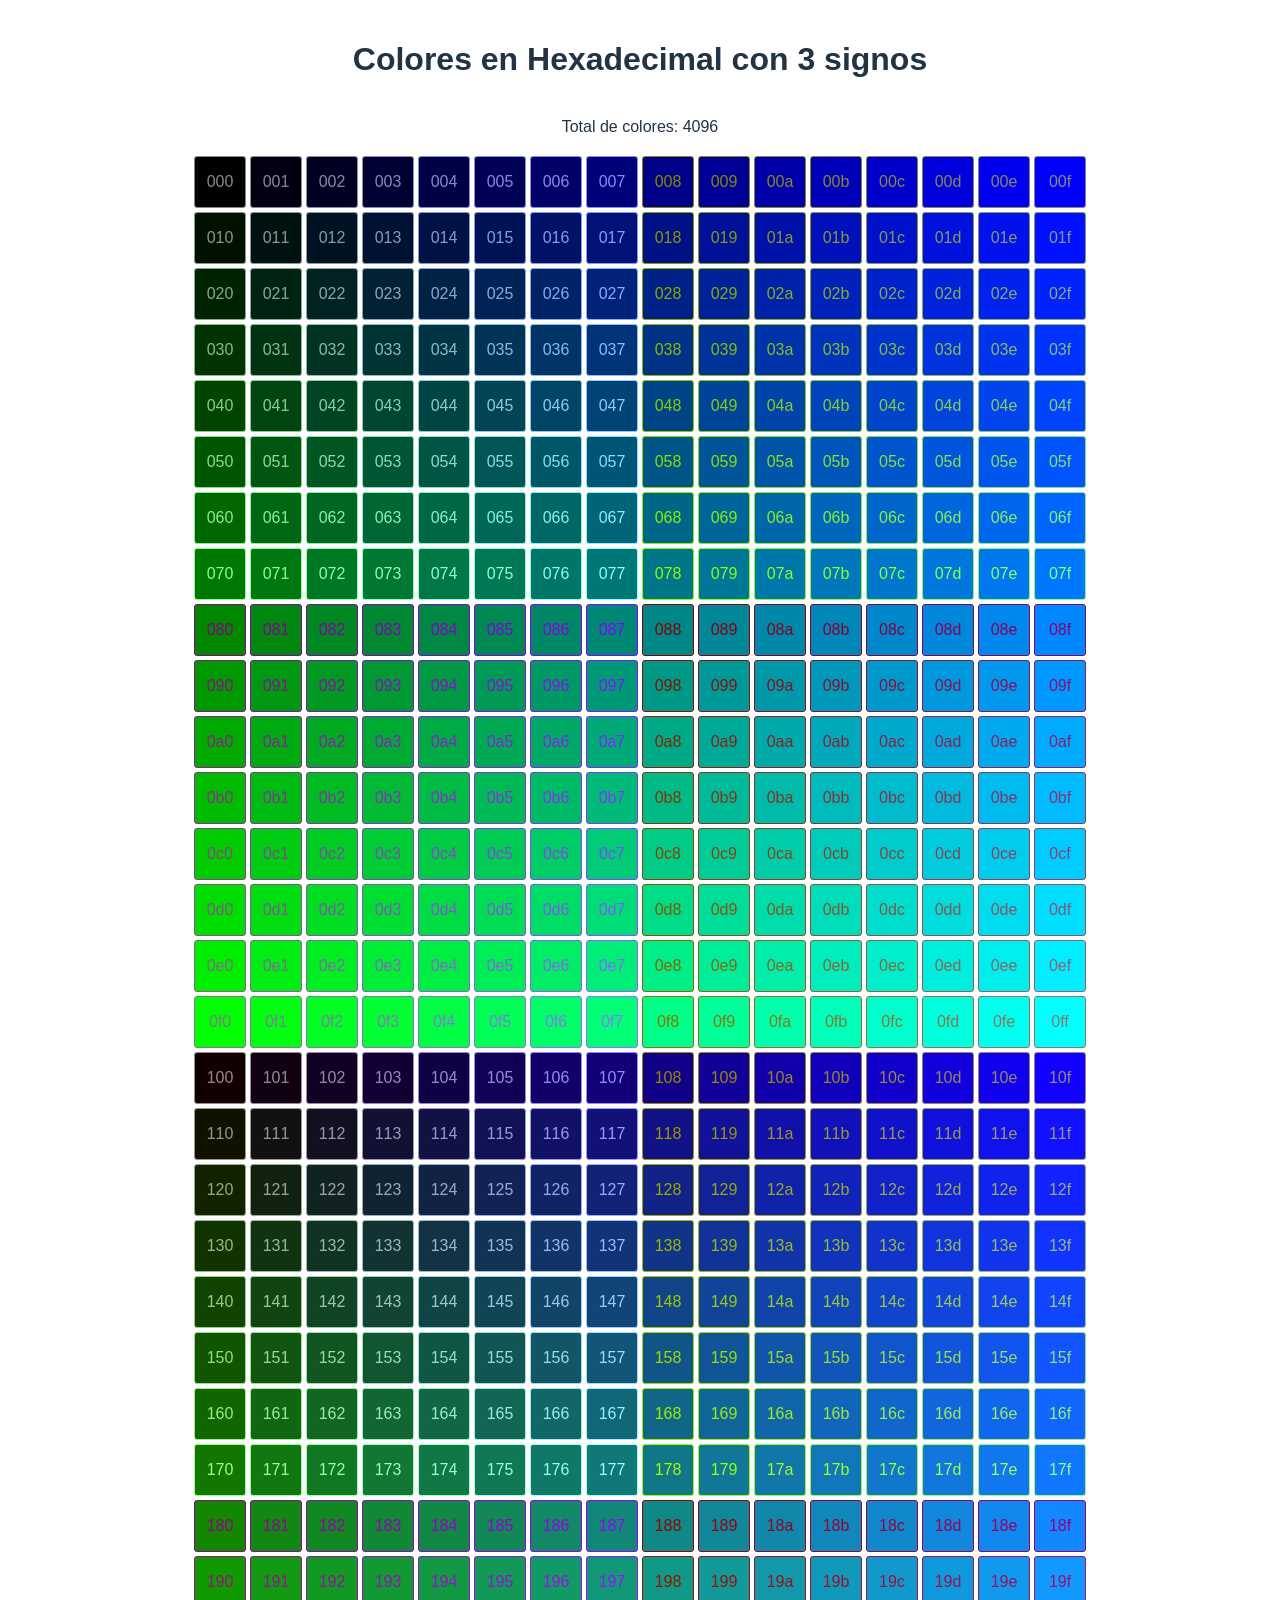
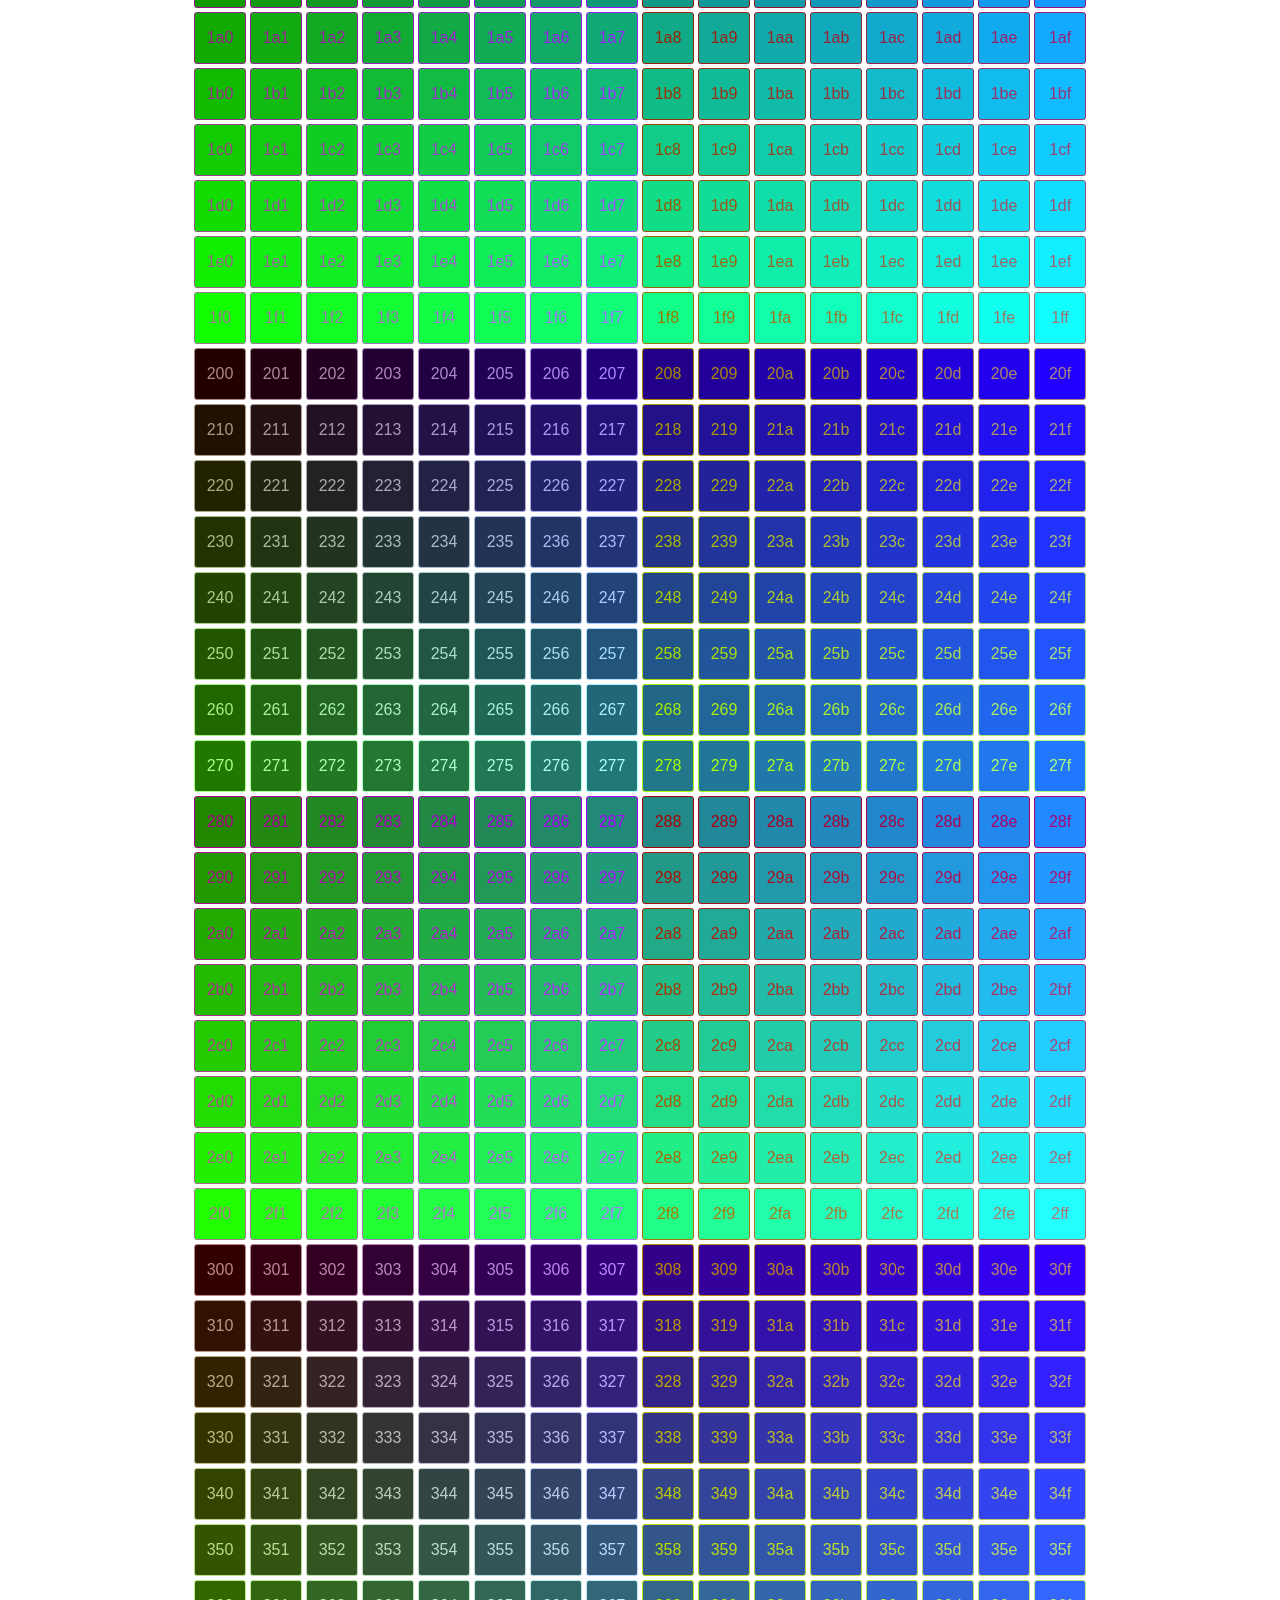
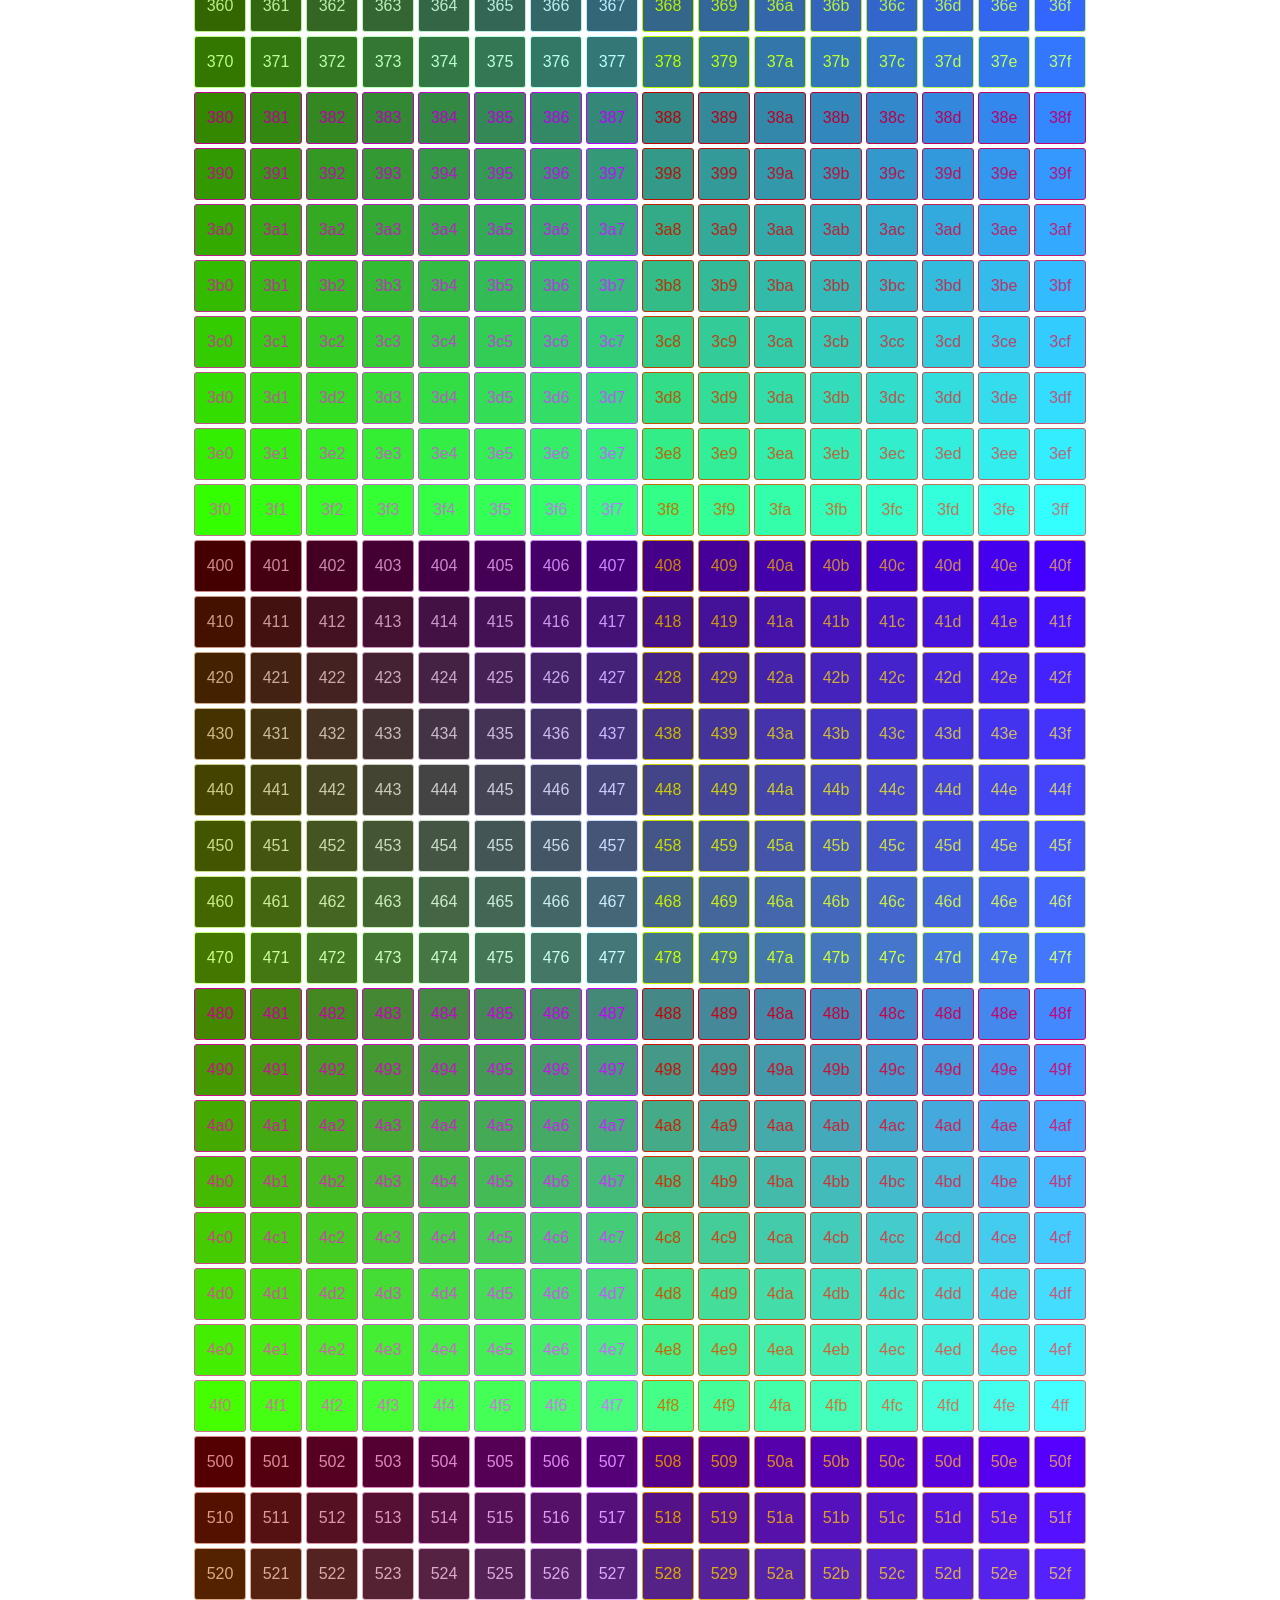
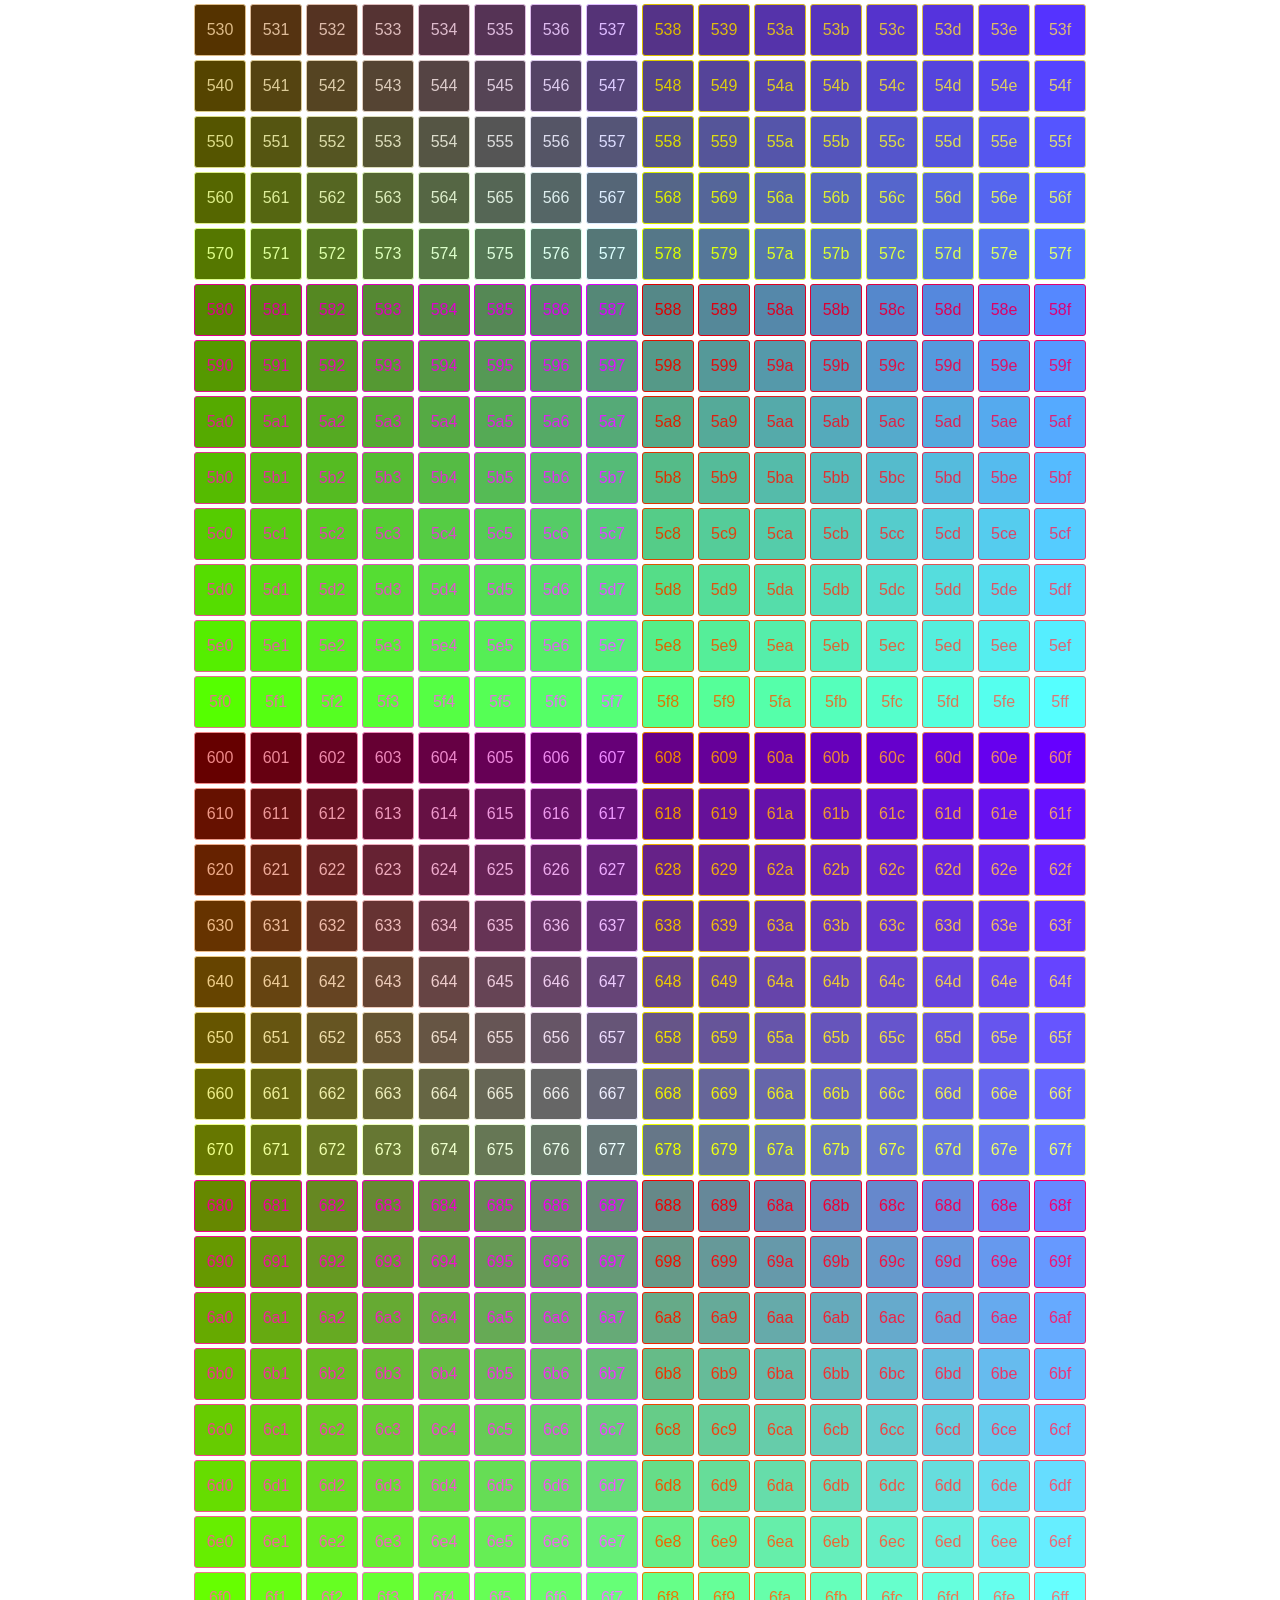
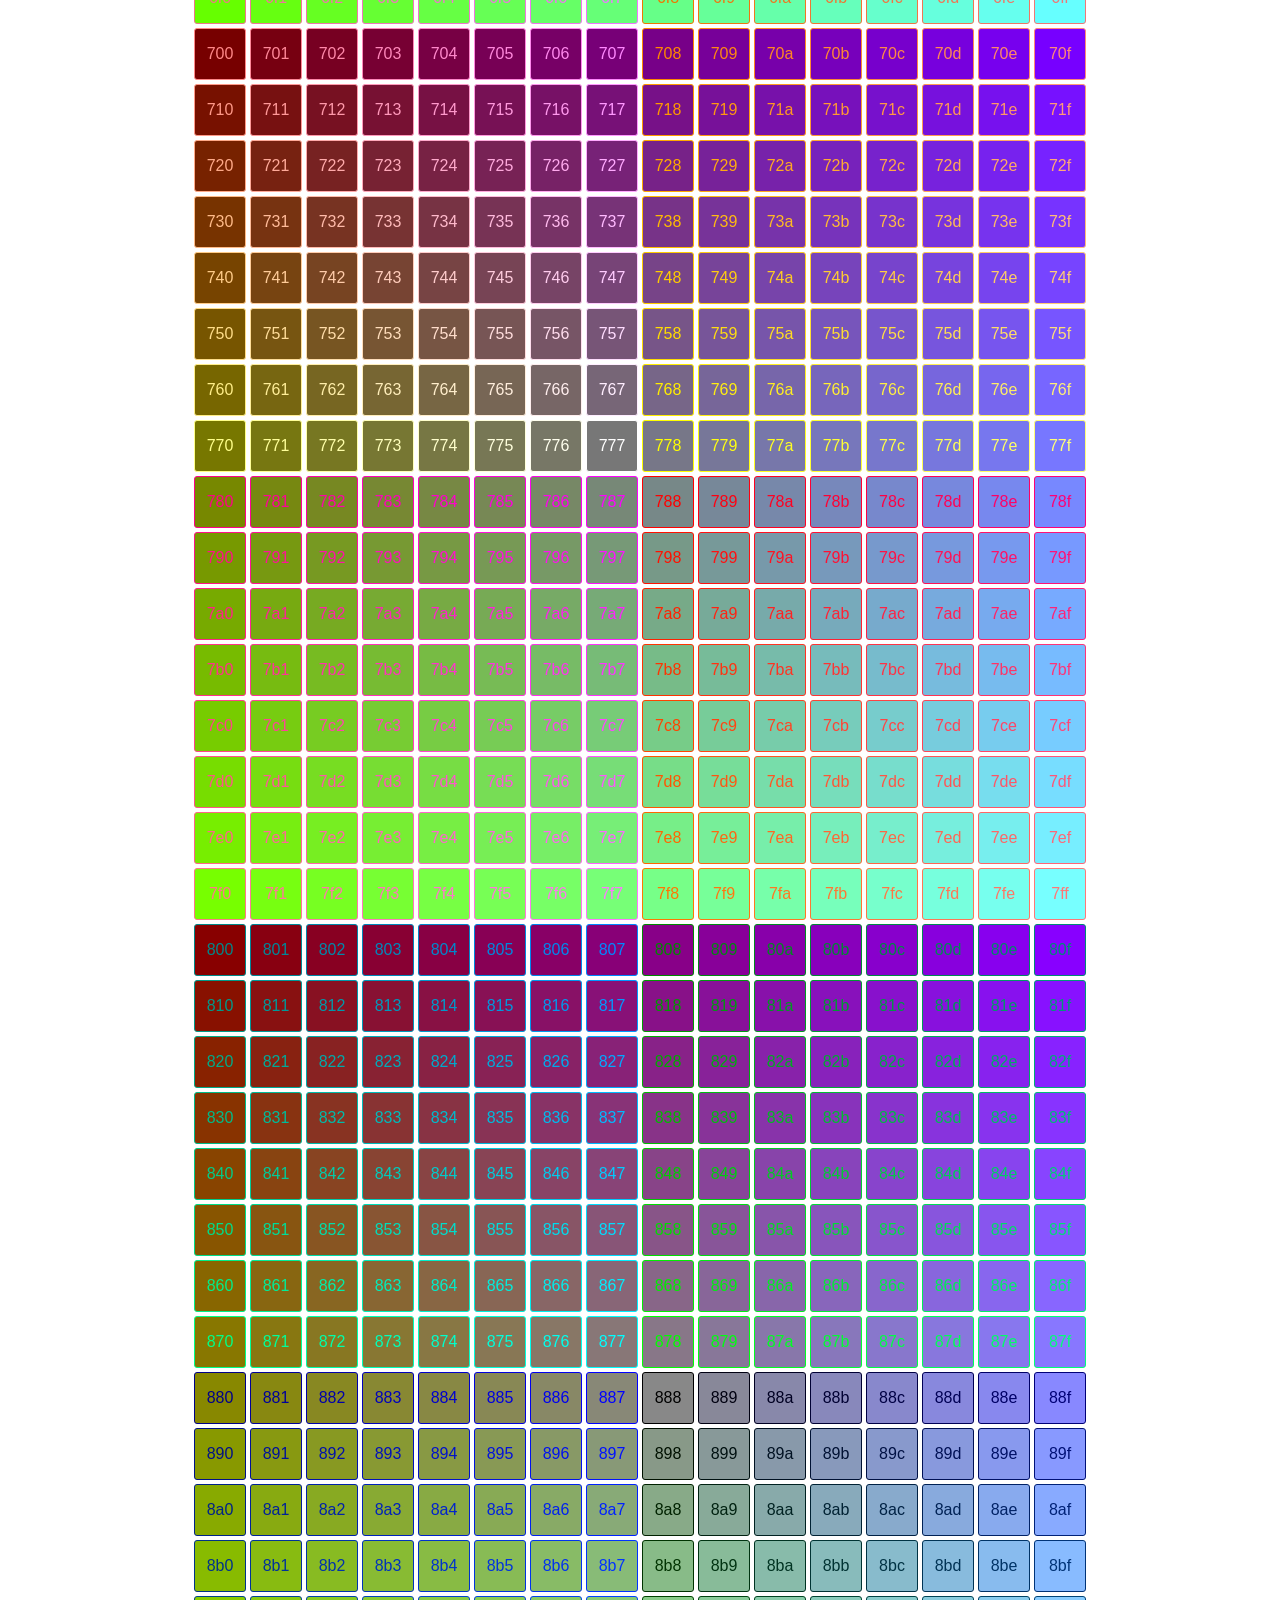
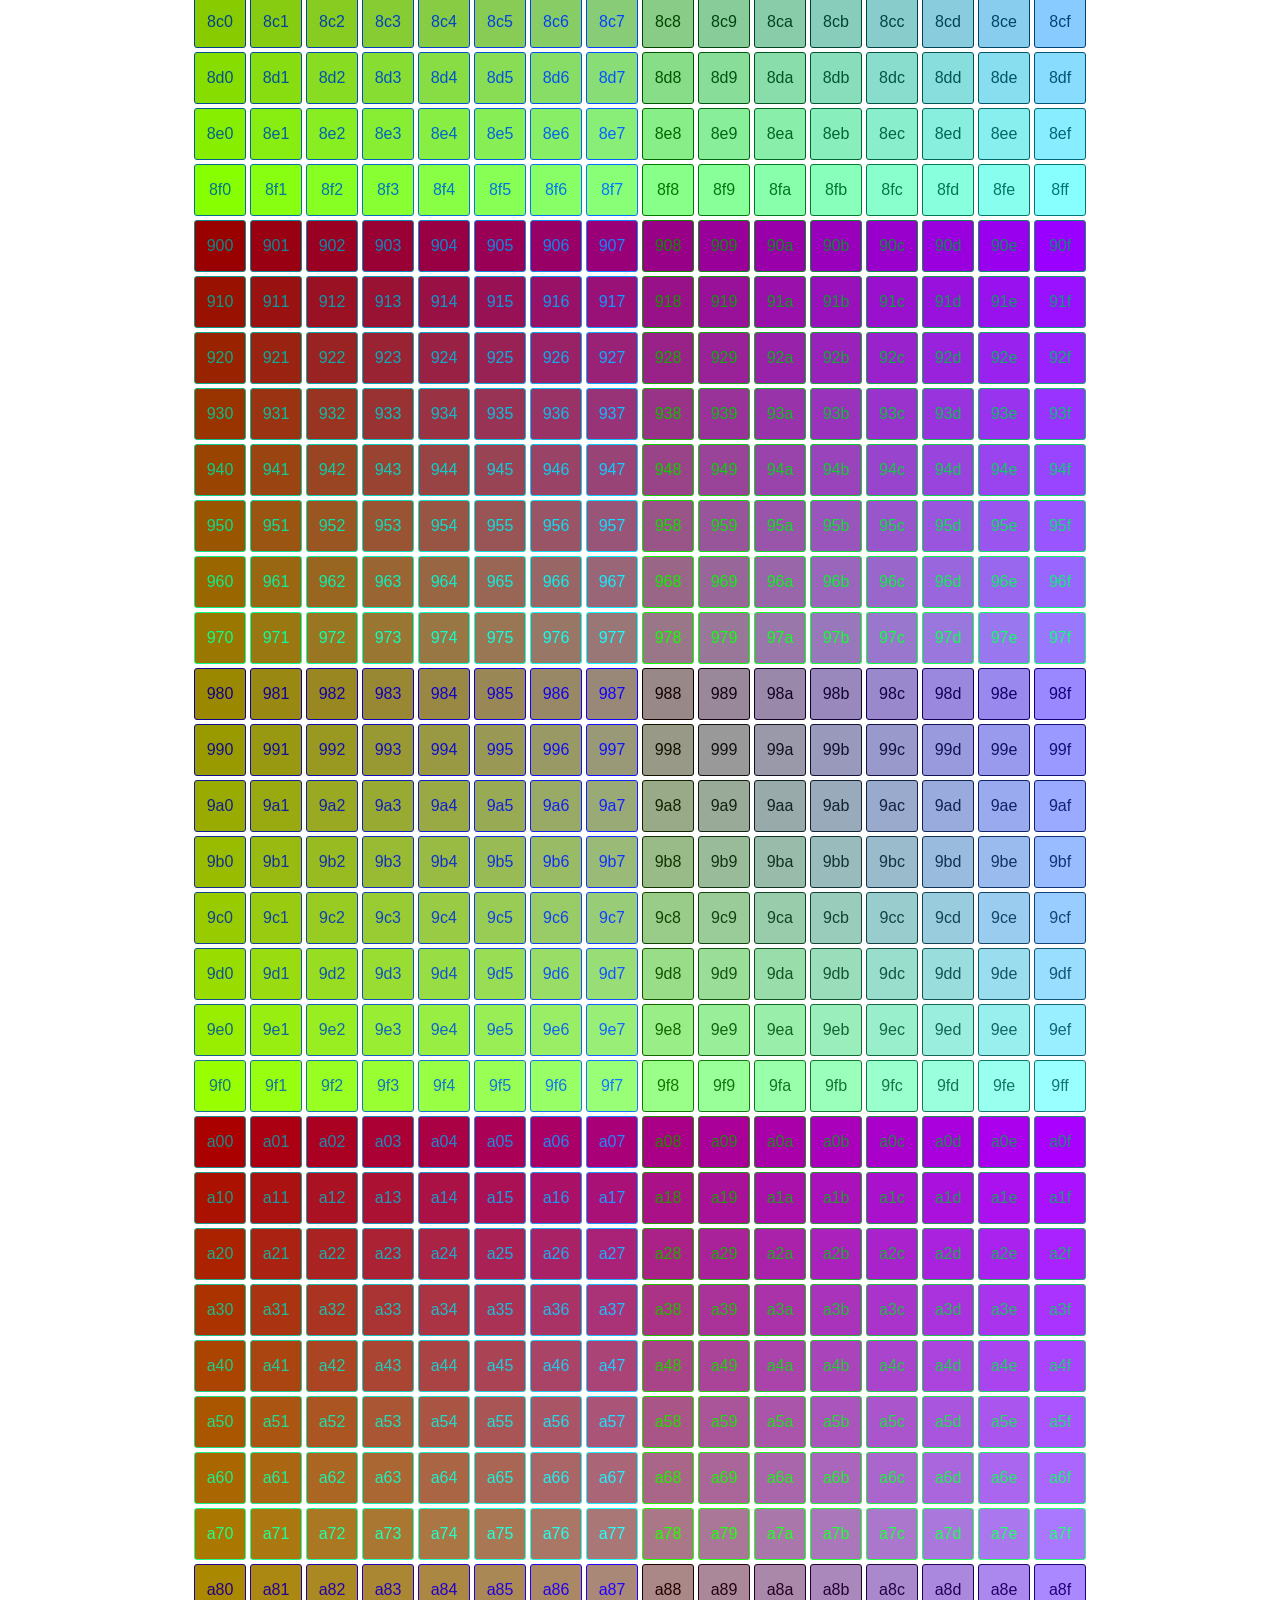
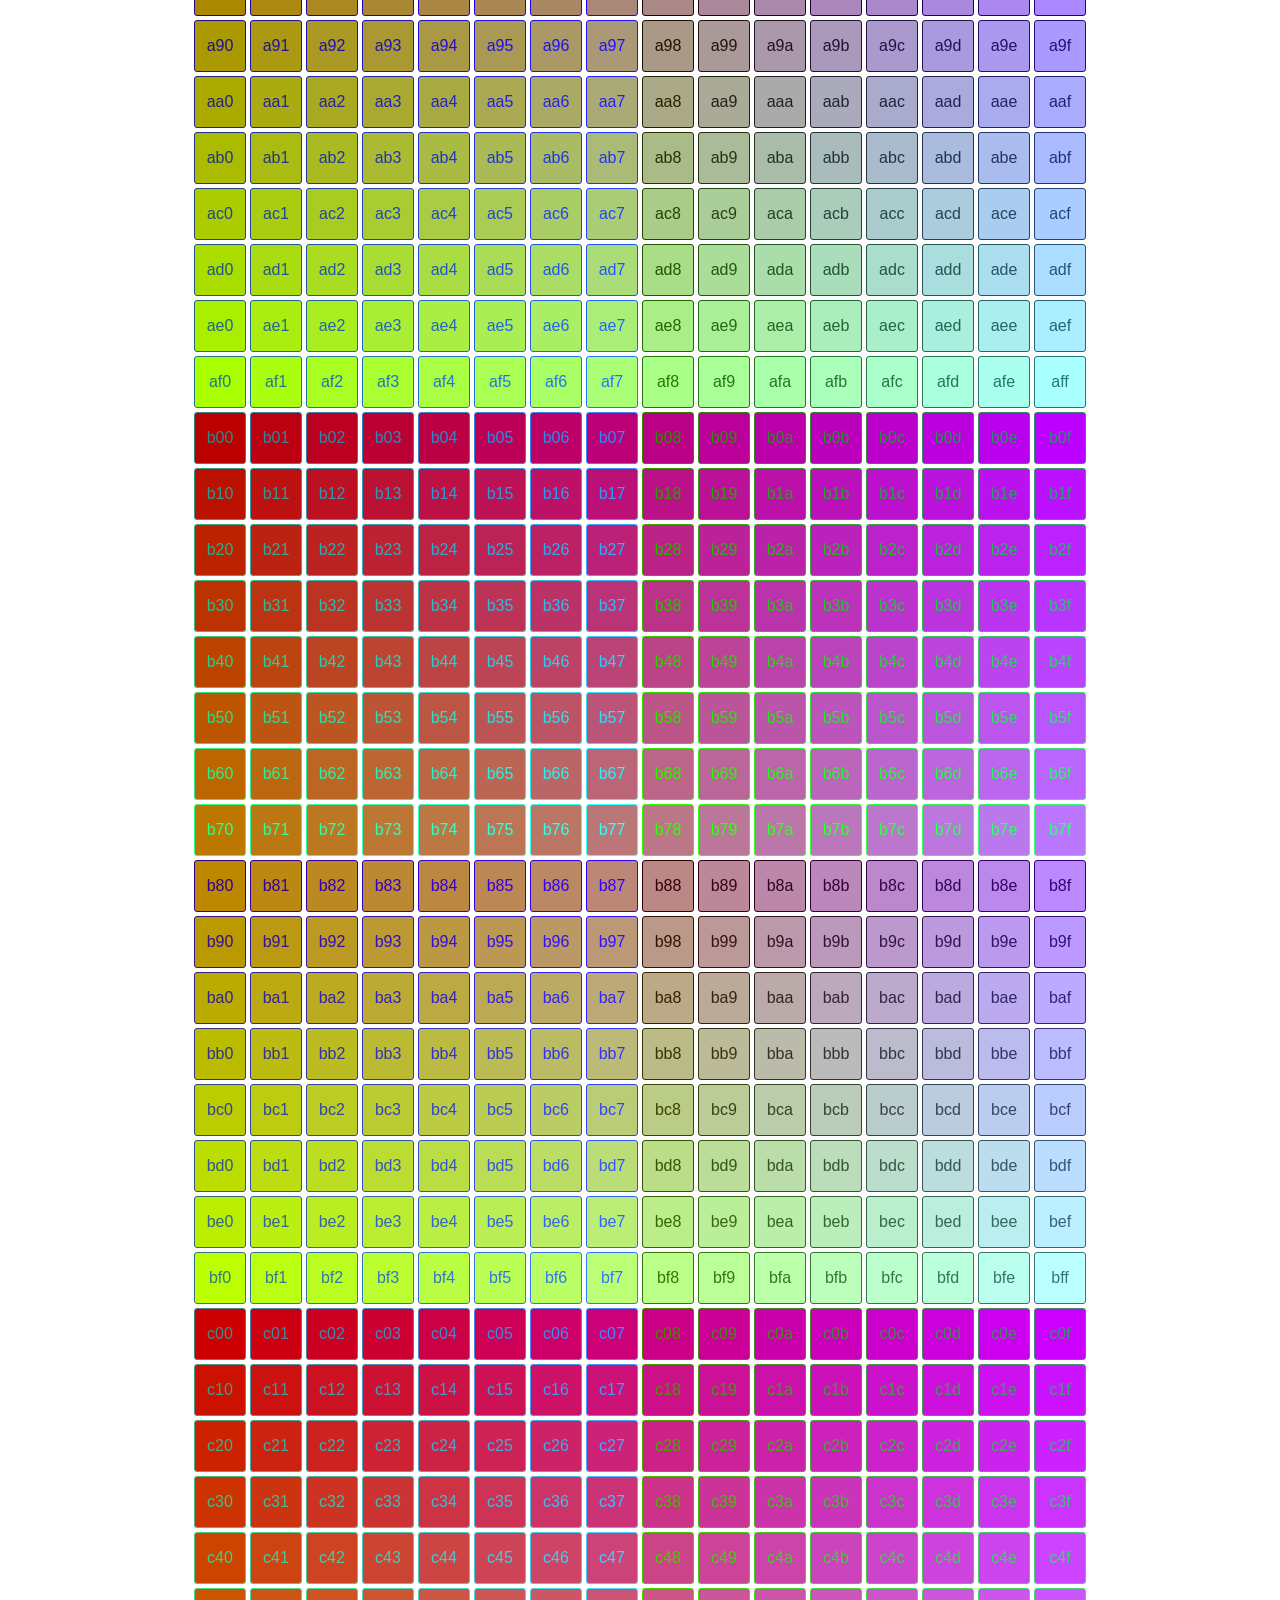
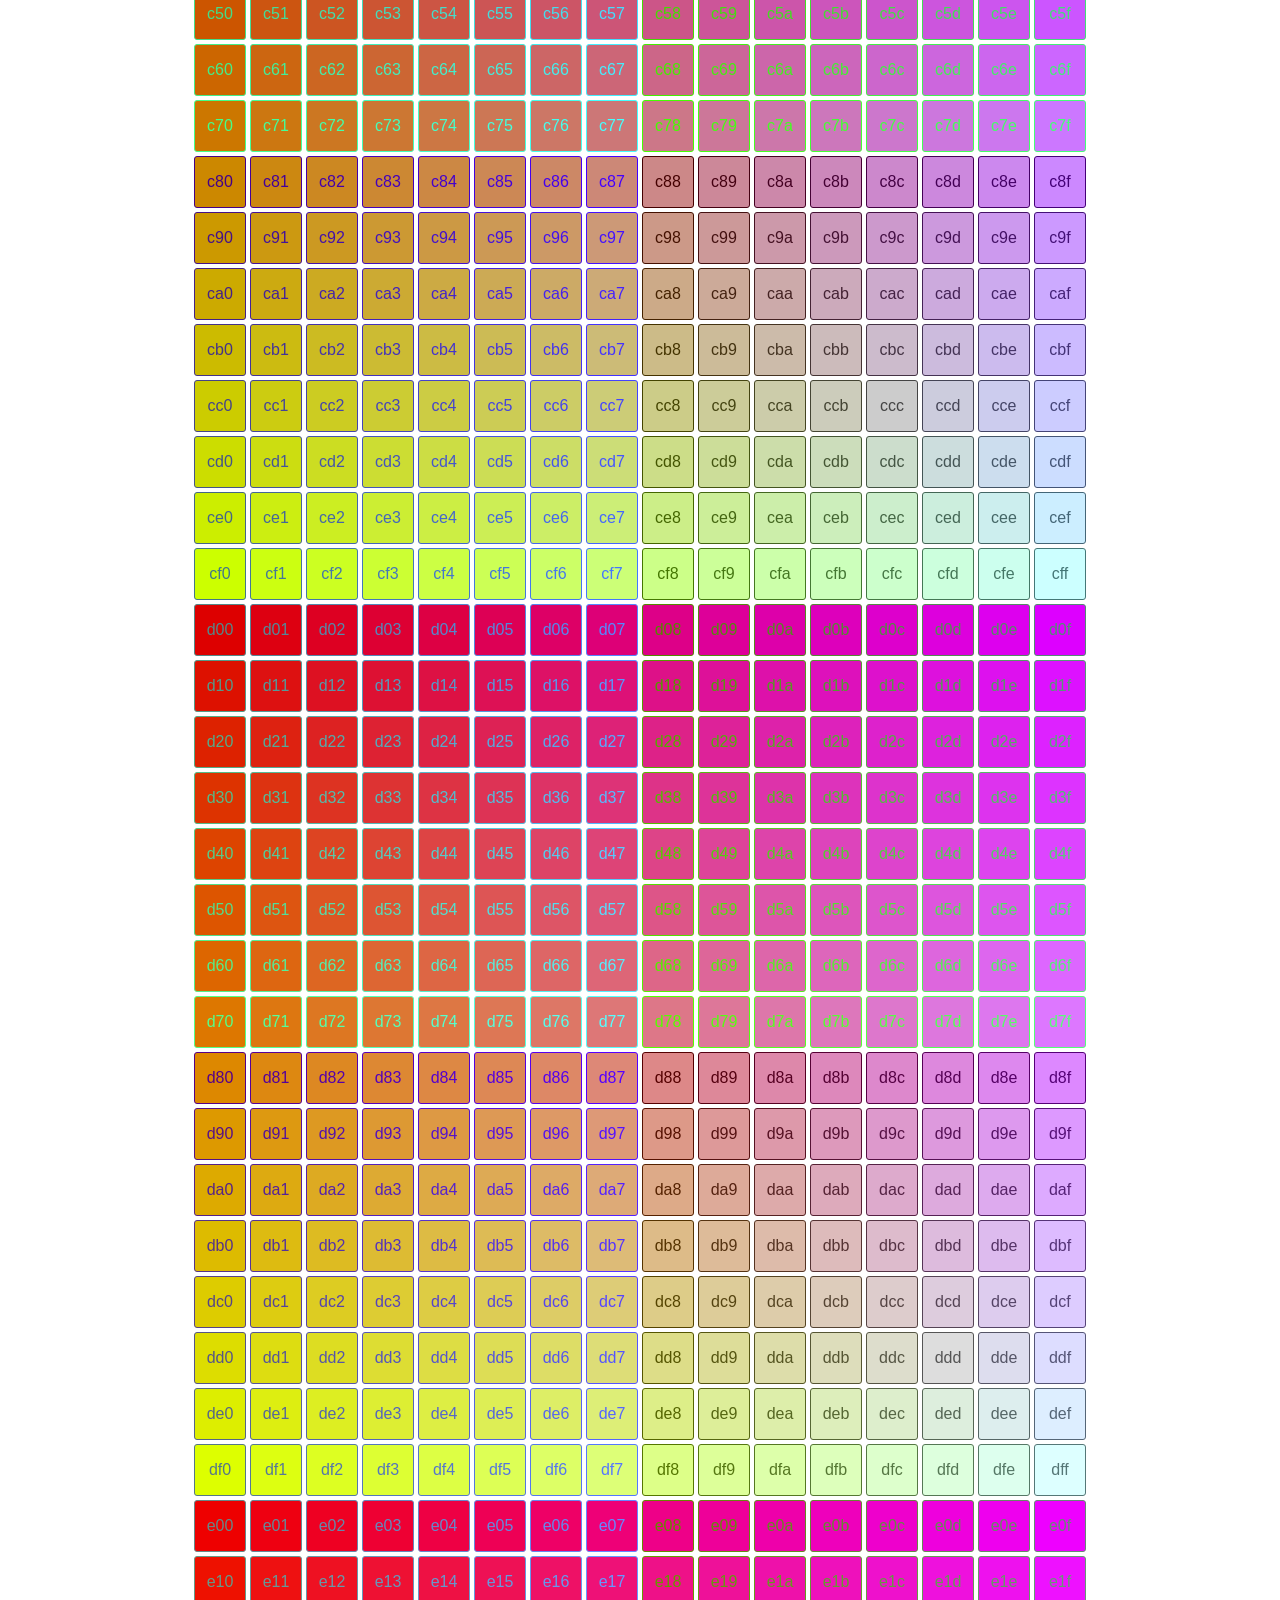
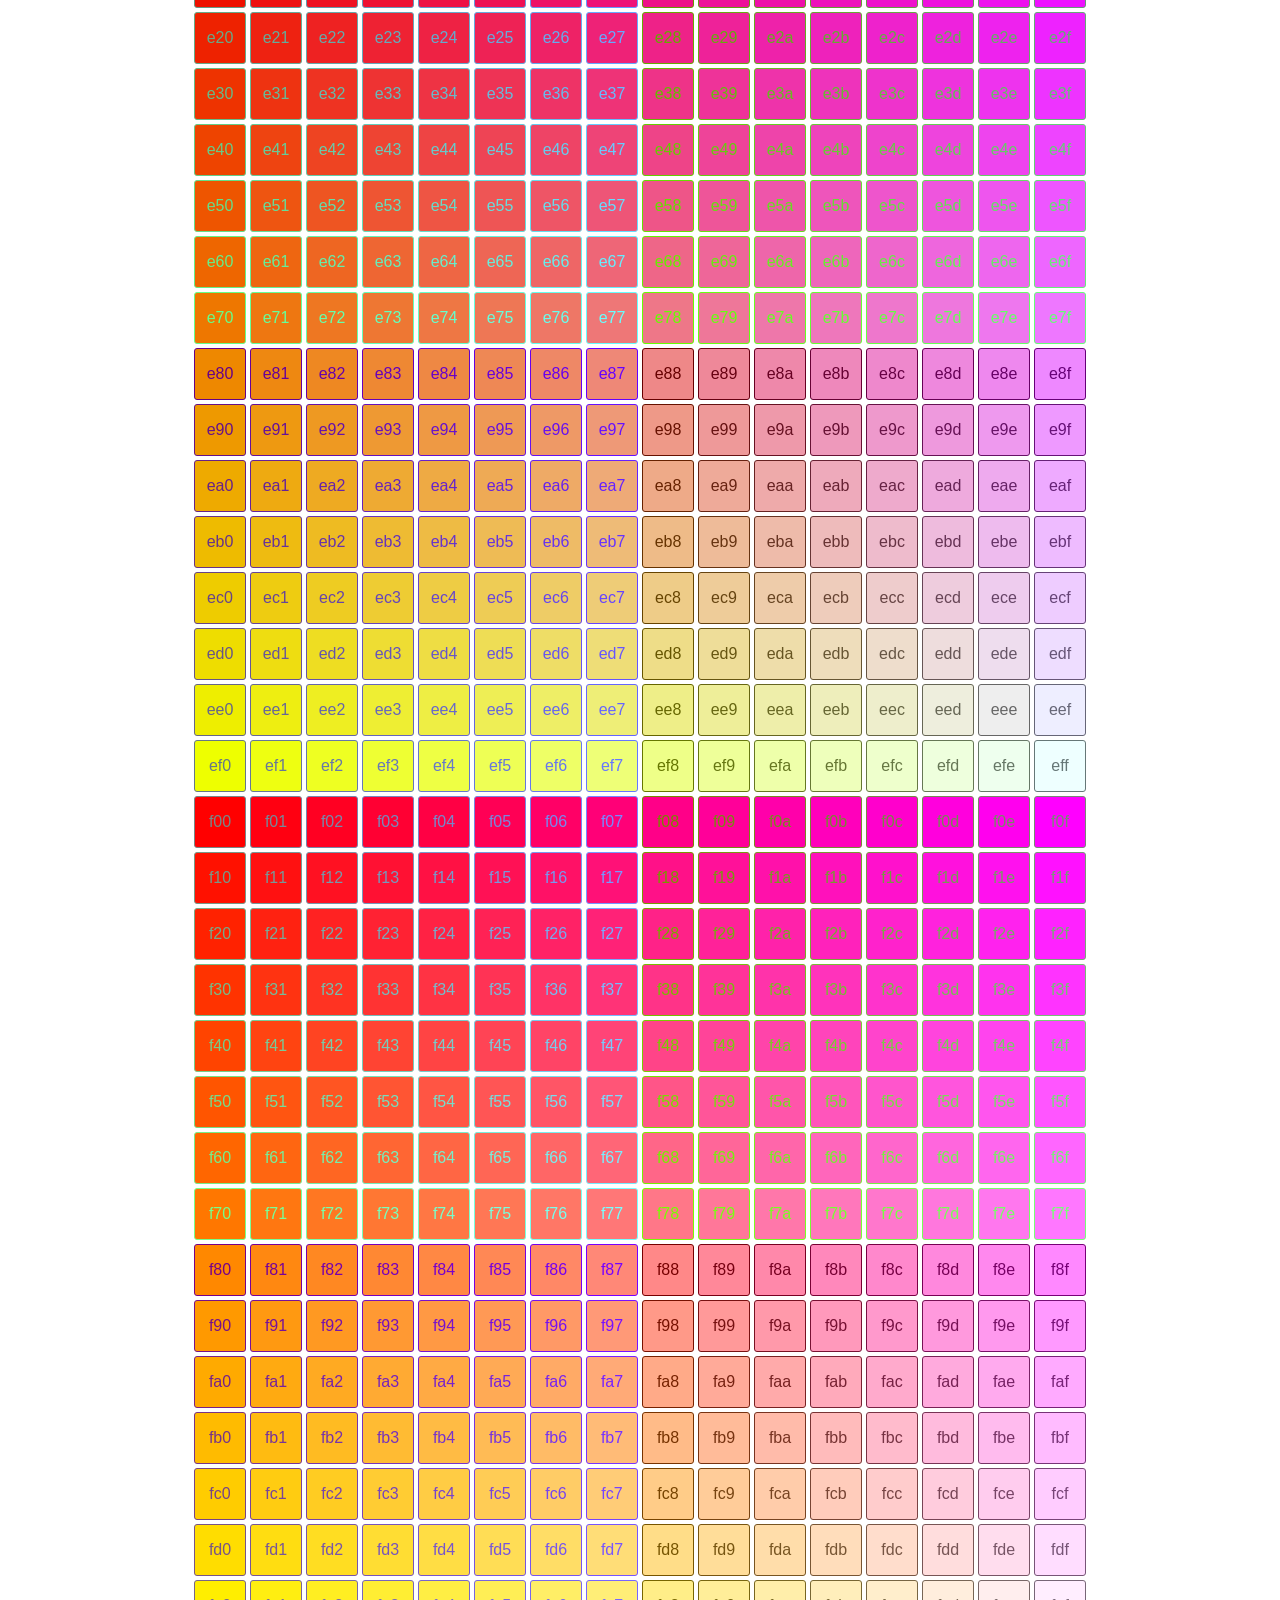
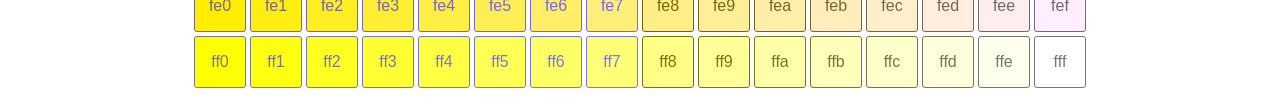
==== index.html @ e2422cce "Movido el contenido de "docs" a la raiz" ====
<!DOCTYPE html>
<html lang="es">
<head>
	<meta charset="utf-8">
	<meta http-equiv="X-UA-Compatible" content="IE=edge"/>
    <meta name="viewport" content="width=device-width, initial-scale=1.0, maximum-scale=1.0, user-scalable=no"/>
    <meta name="HandheldFriendly" content="True"/>
    <meta http-equiv="cleartype" content="on"/>

    <title>Colores en Hexadecimal con 3 signos</title>

    <link rel="alternate icon" type="image/png" href="./img/favicon.png">
    <link rel="icon" type="image/svg+xml" href="./img/favicon.svg">

	<link rel="stylesheet" type="text/css" href="./css/estilo.css">
</head>
<body>

	<header>
		<h1 id="tit"></h1>
	</header>
	<section>
		<div id="tot">Generando colores ...</div>
		<br>
		<ul id="cnt"></ul>
	</section>

	<script type="text/javascript" src="./js/jquery-3.6.0.min.js"></script>
	<script type="text/javascript" src="./js/underscore-min.js"></script>
	<script type="text/javascript" src="./js/app.js"></script>
</body>
</html>
---- css/estilo.css ----
* {
	font-family:'Asap', sans-serif;
	color:#234;
}
body {
	padding:20px;
	margin:0;
	text-align:center;
}


ul#cnt {
	padding:0;
	margin:0 auto;
	display:block;
	max-width:950px;
}

ul li {
	list-style:none;
	display:inline-block;
	width:30px;
	height:30px;
	padding:10px;
	border-radius:3px;
	margin:2px;
	border-width:1px;
	border-style:solid;
	line-height:30px;
}


header {
	margin-bottom:40px;
}
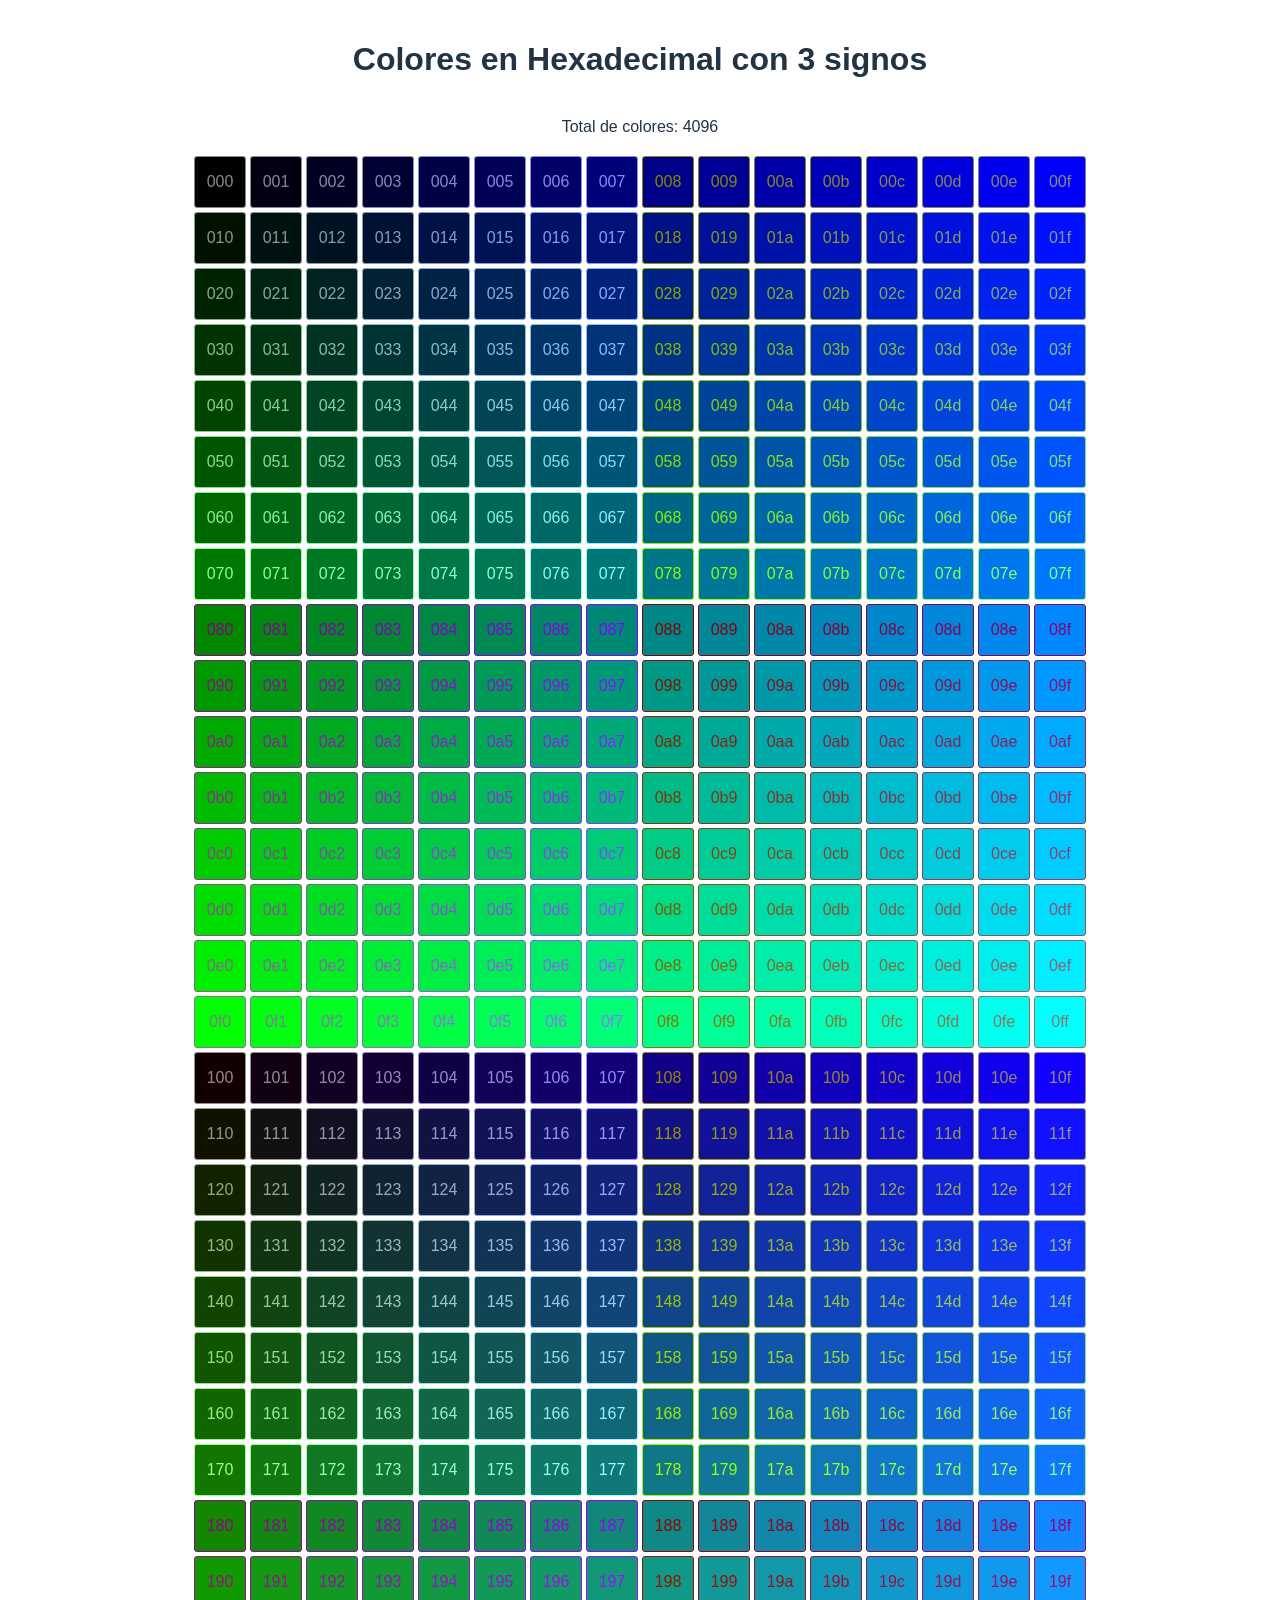
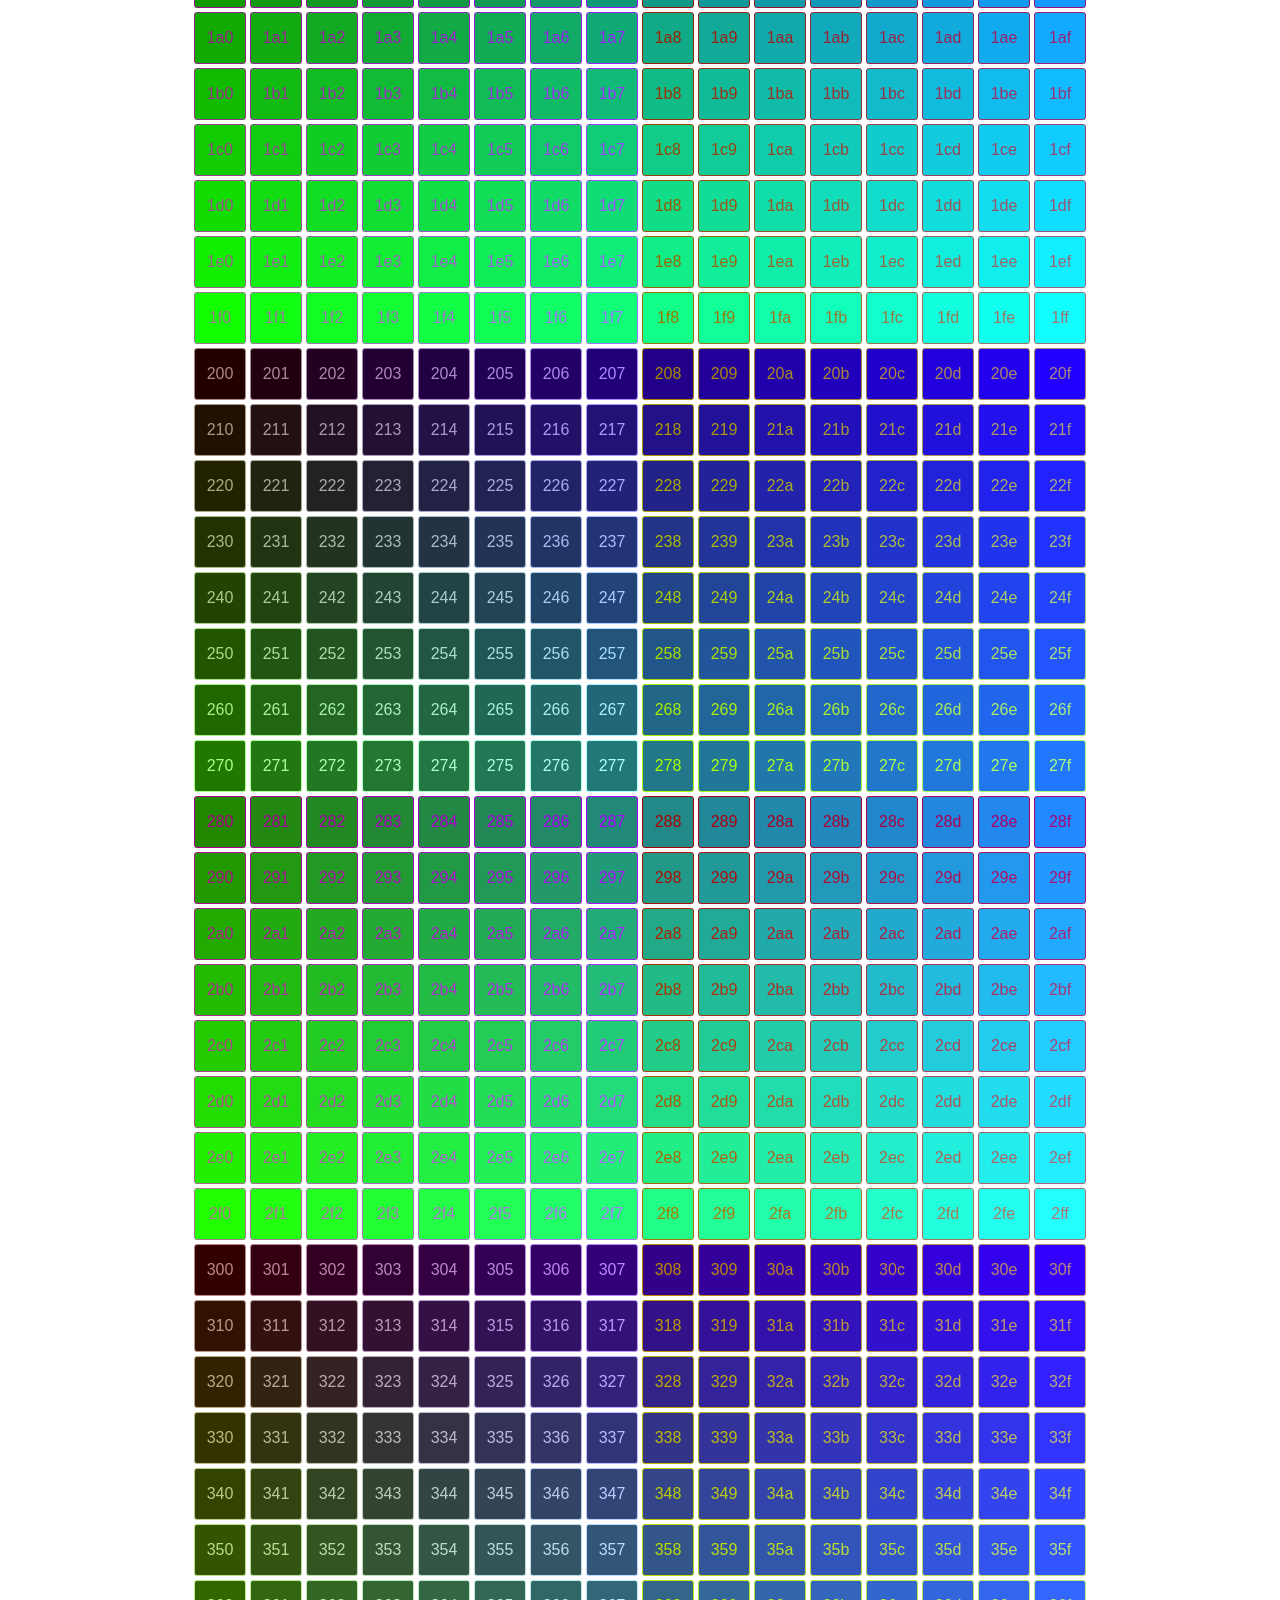
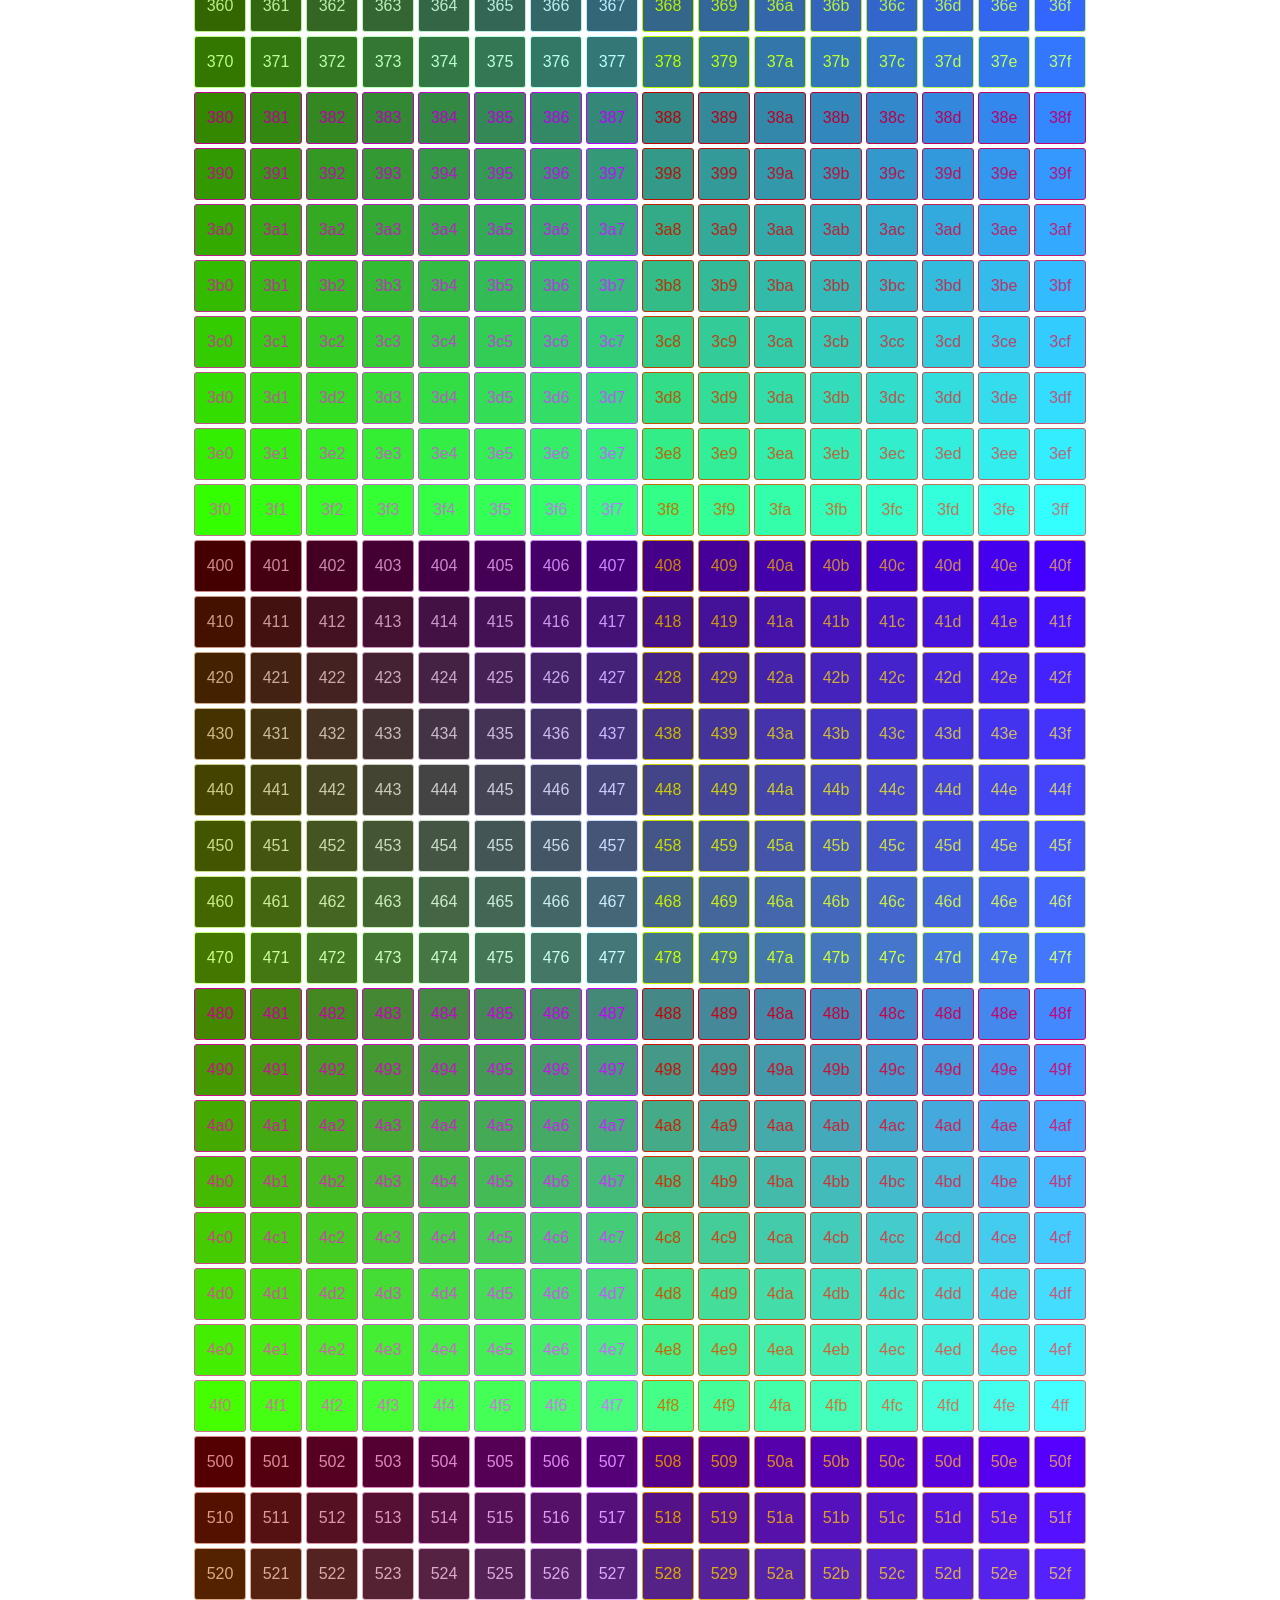
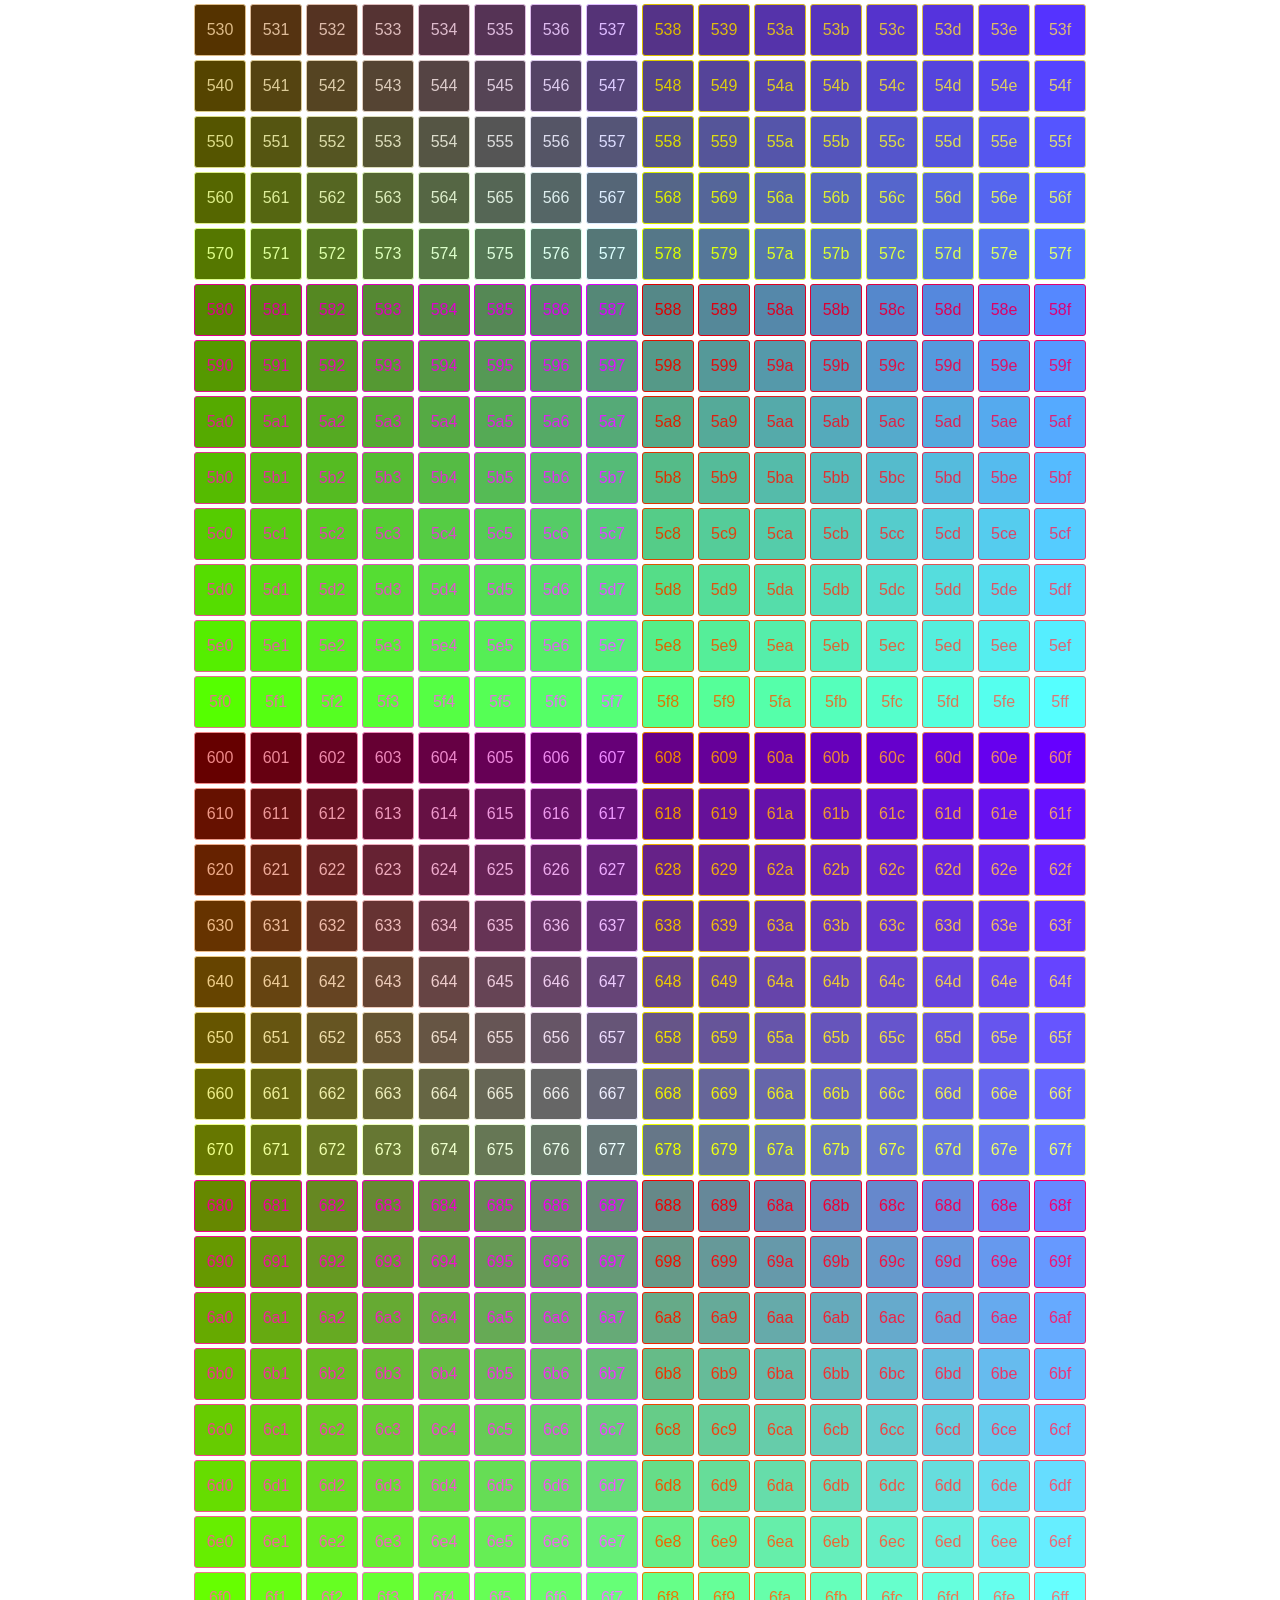
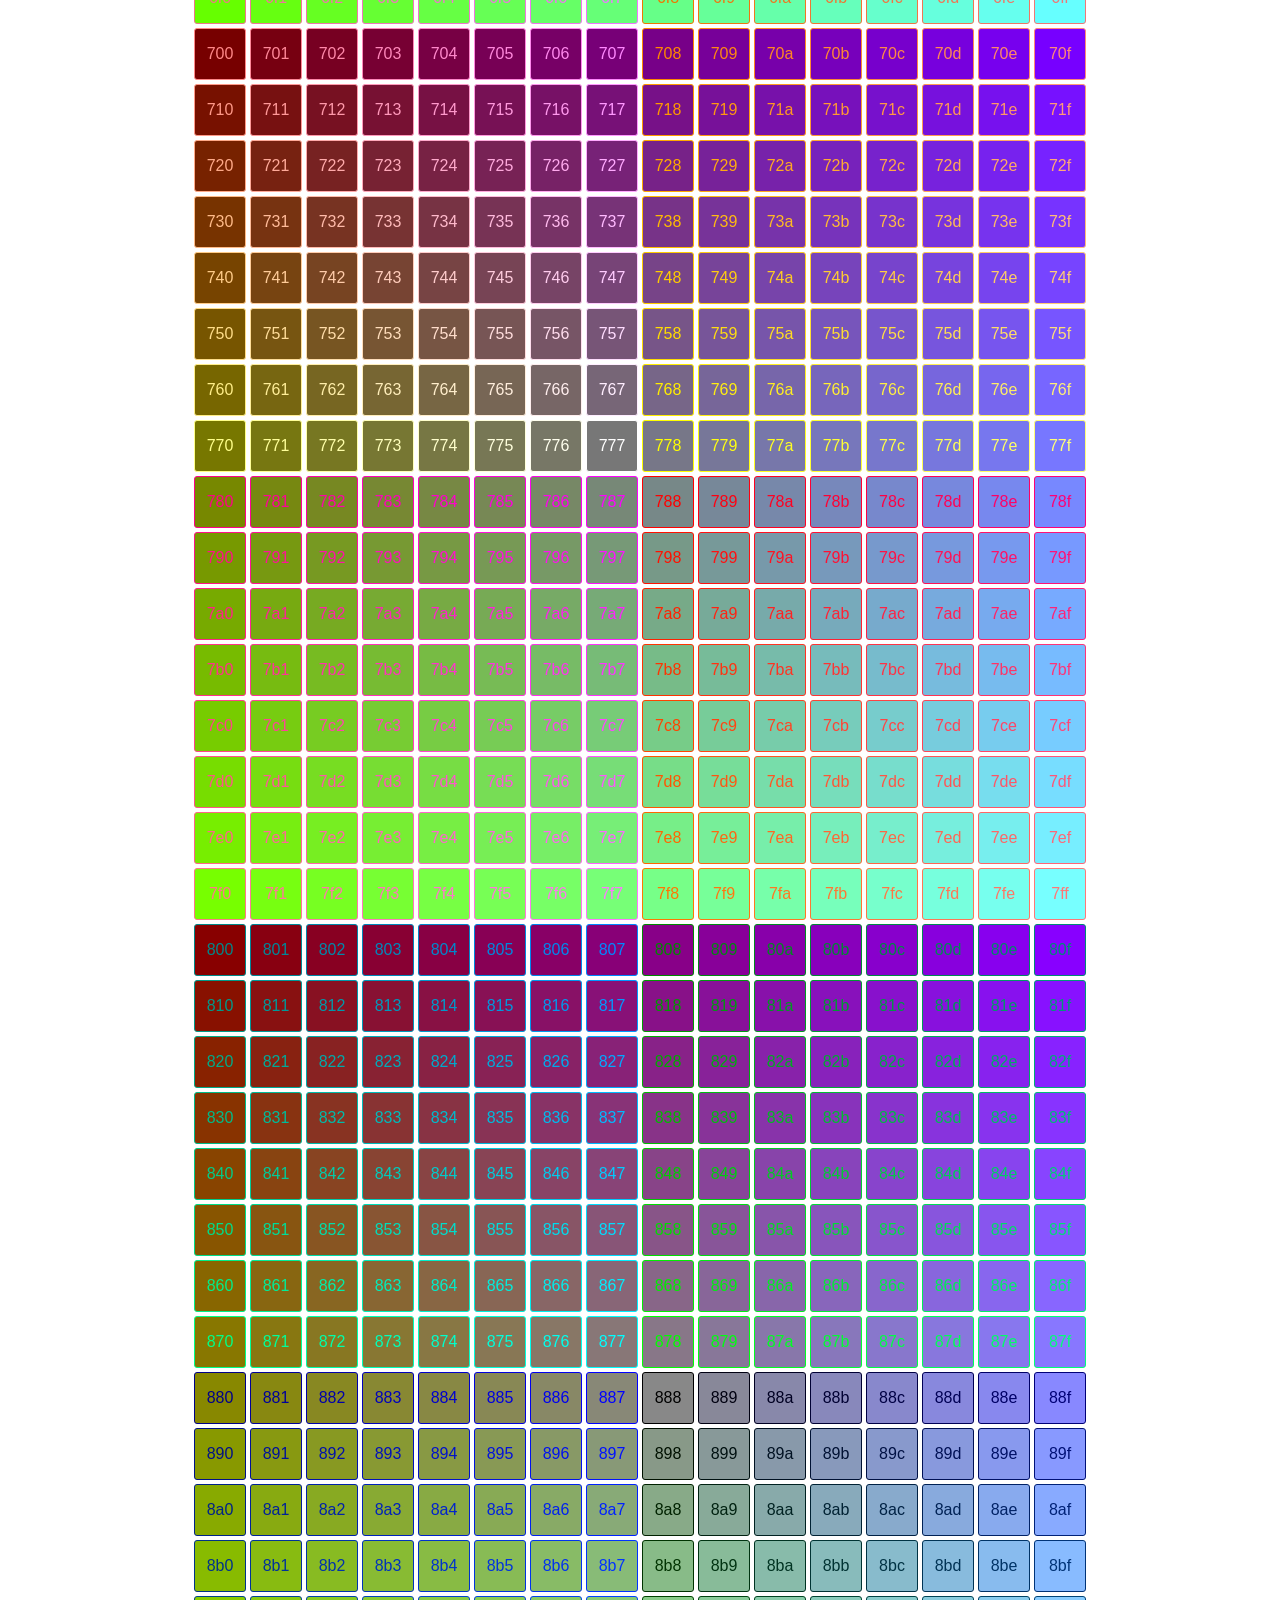
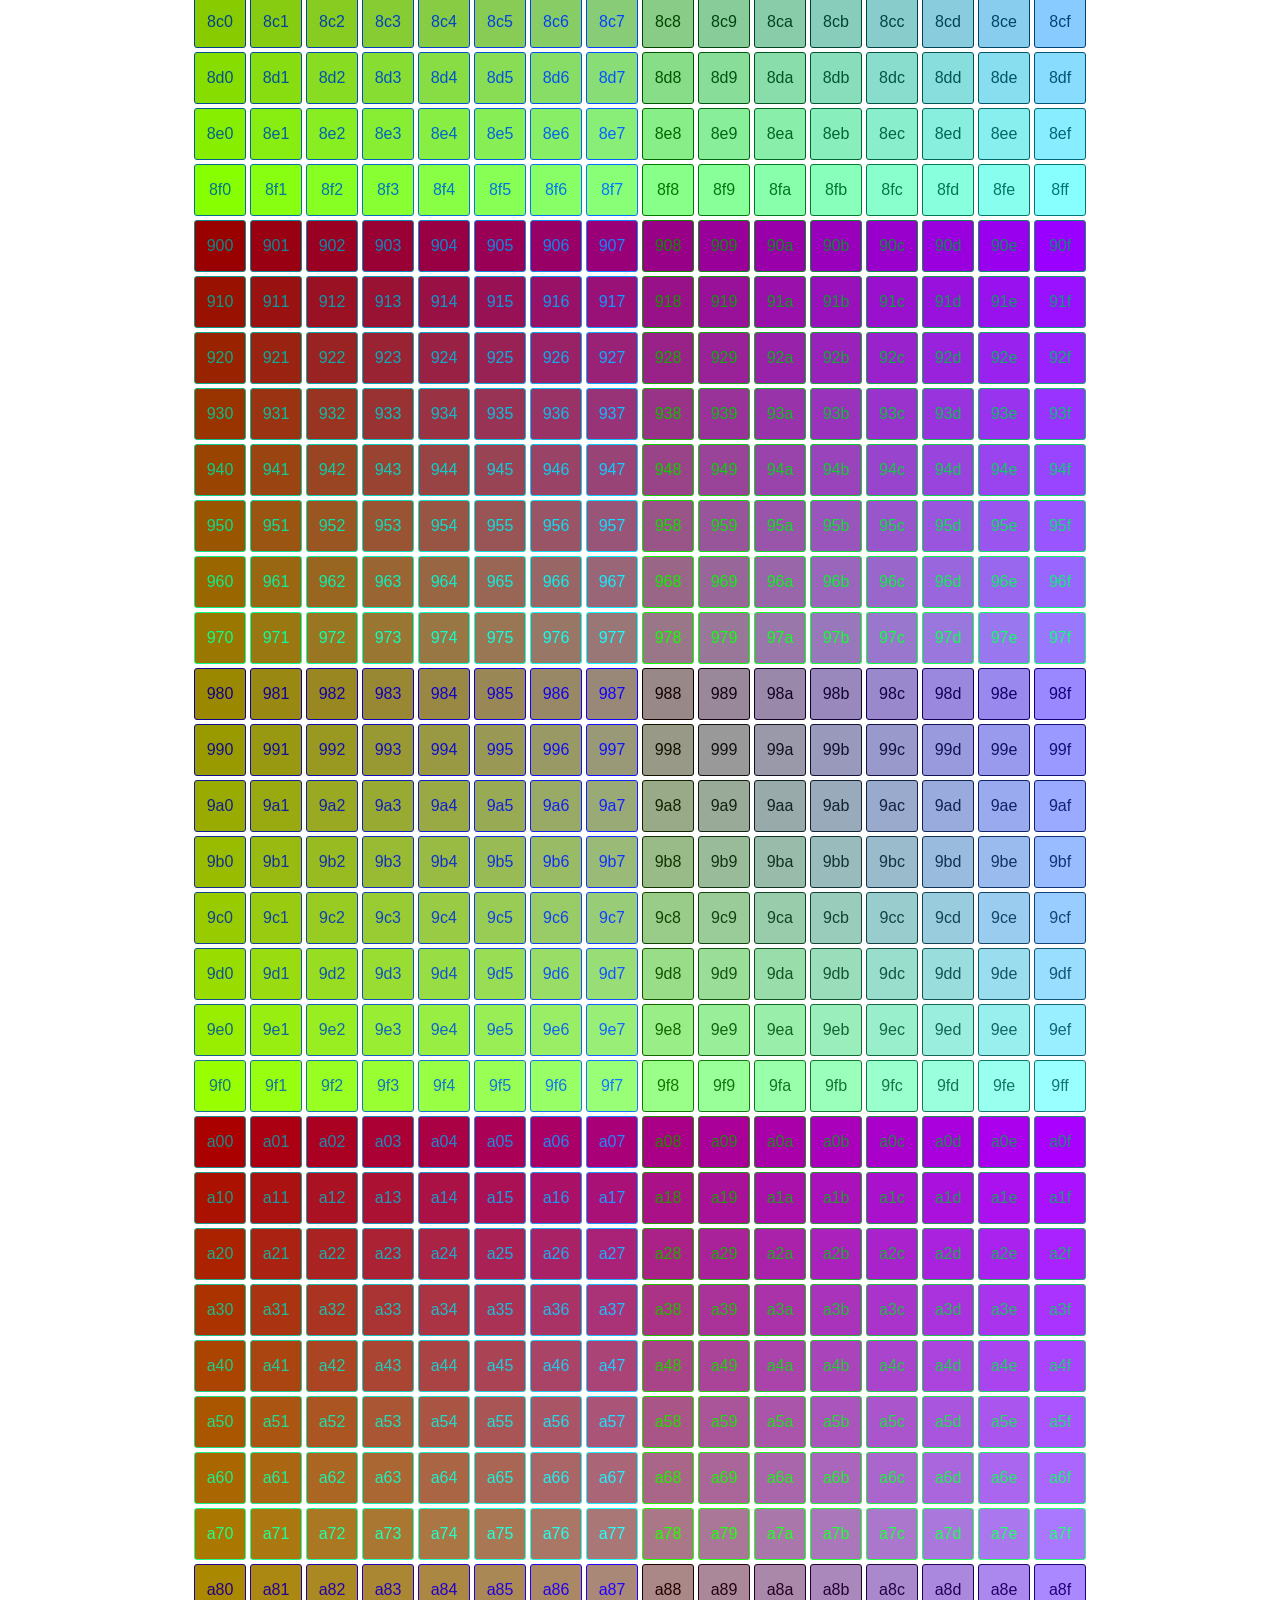
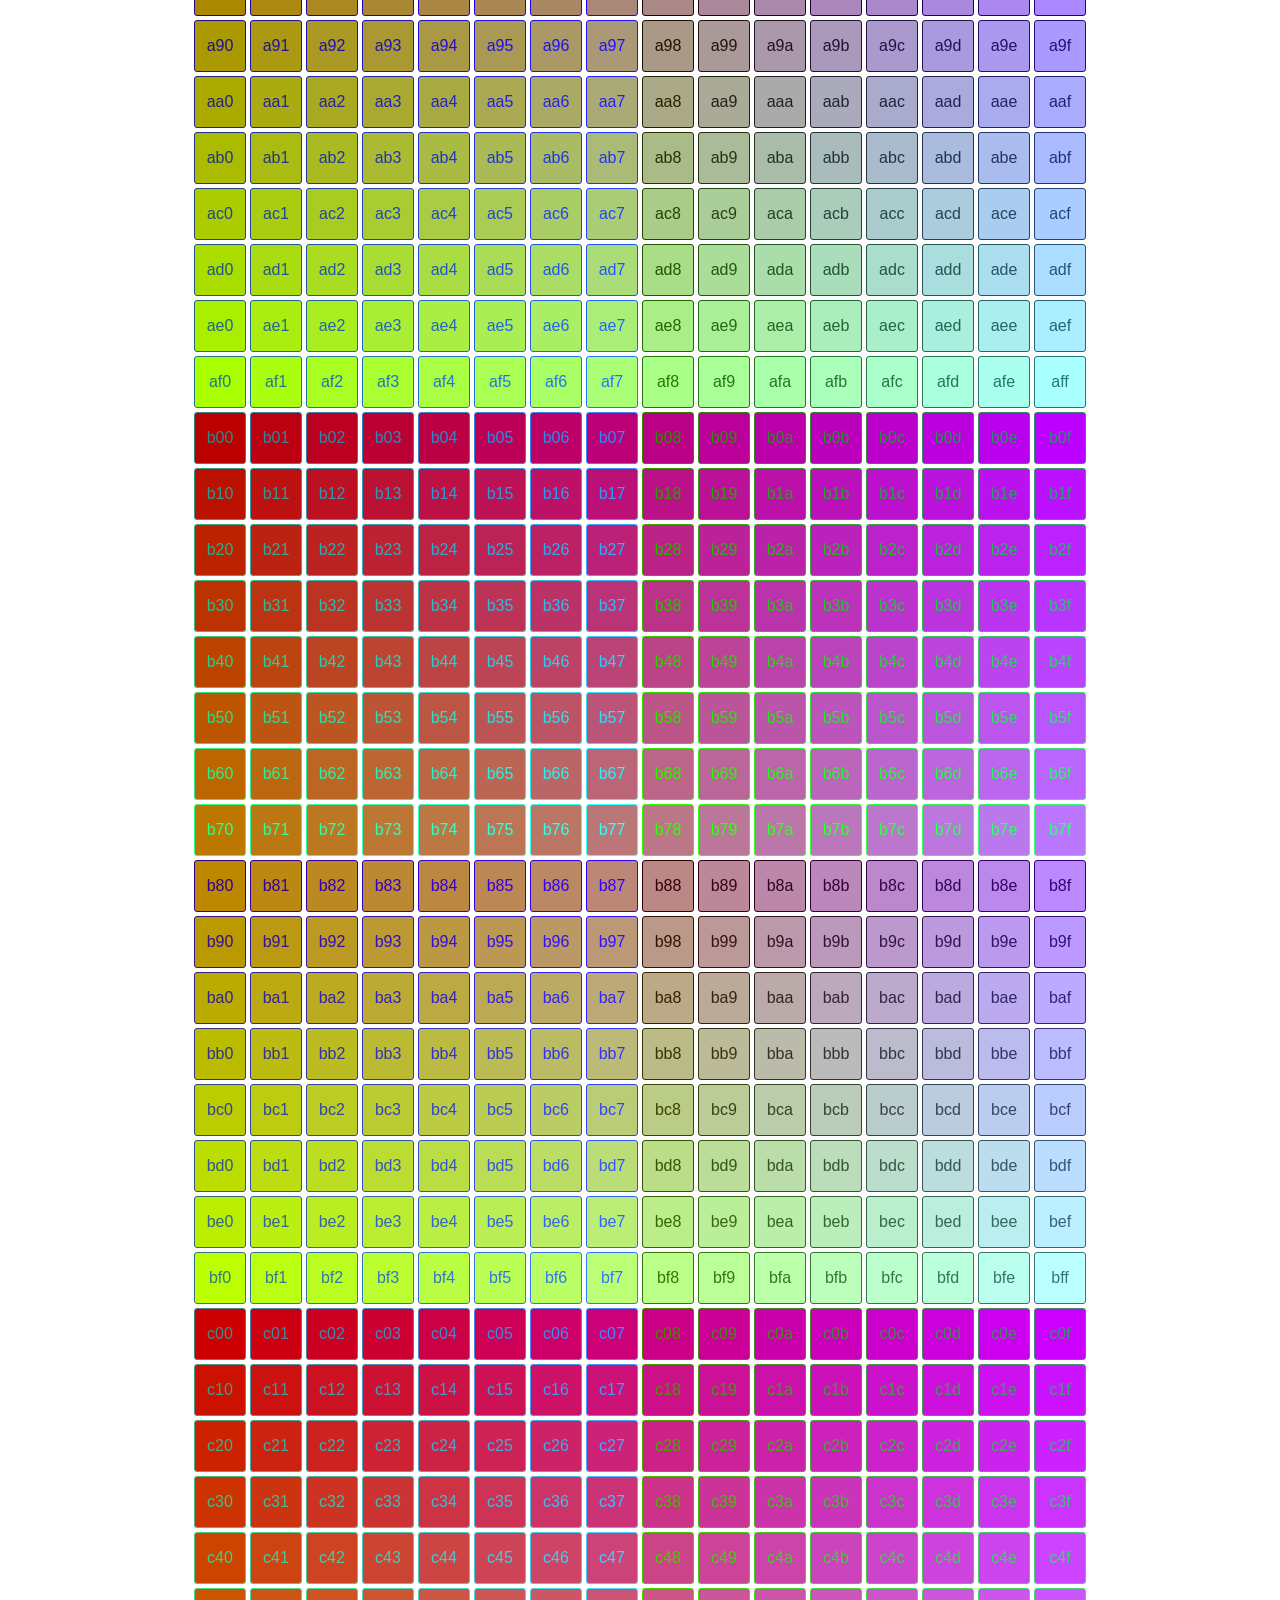
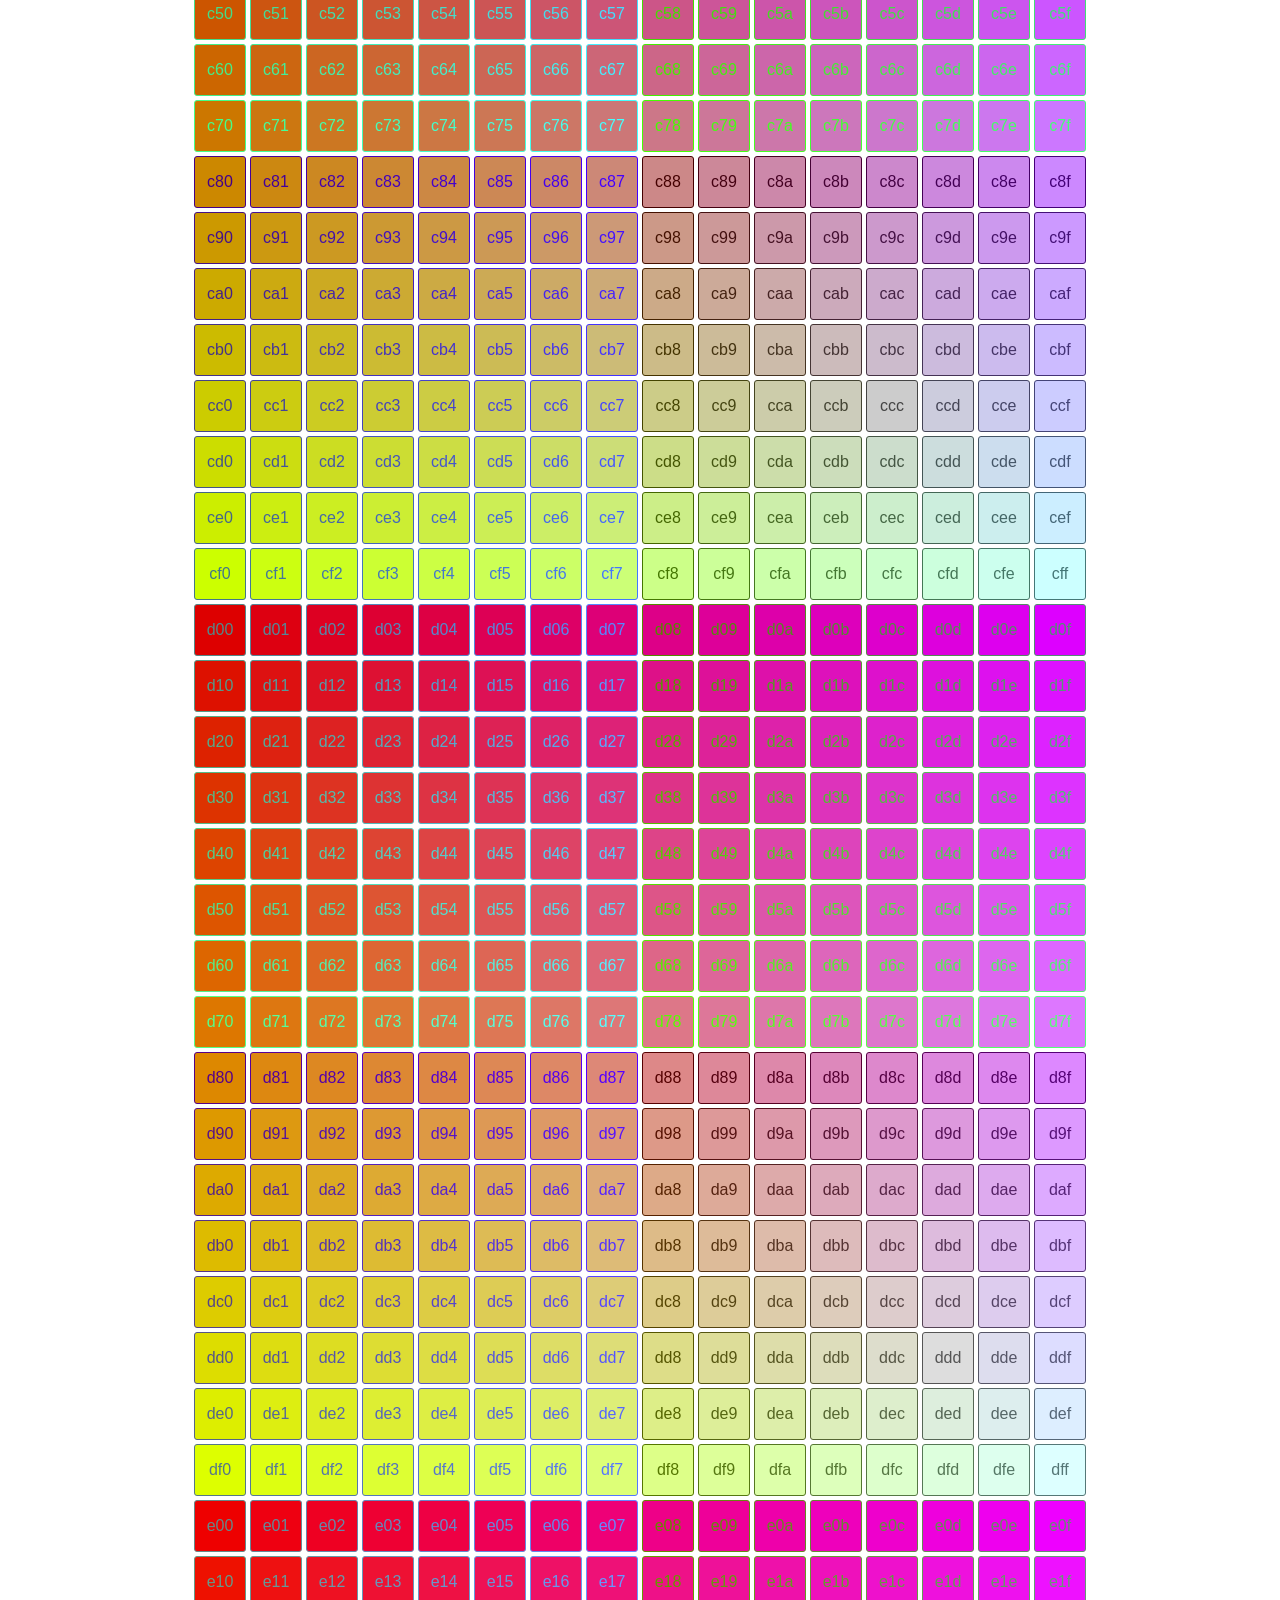
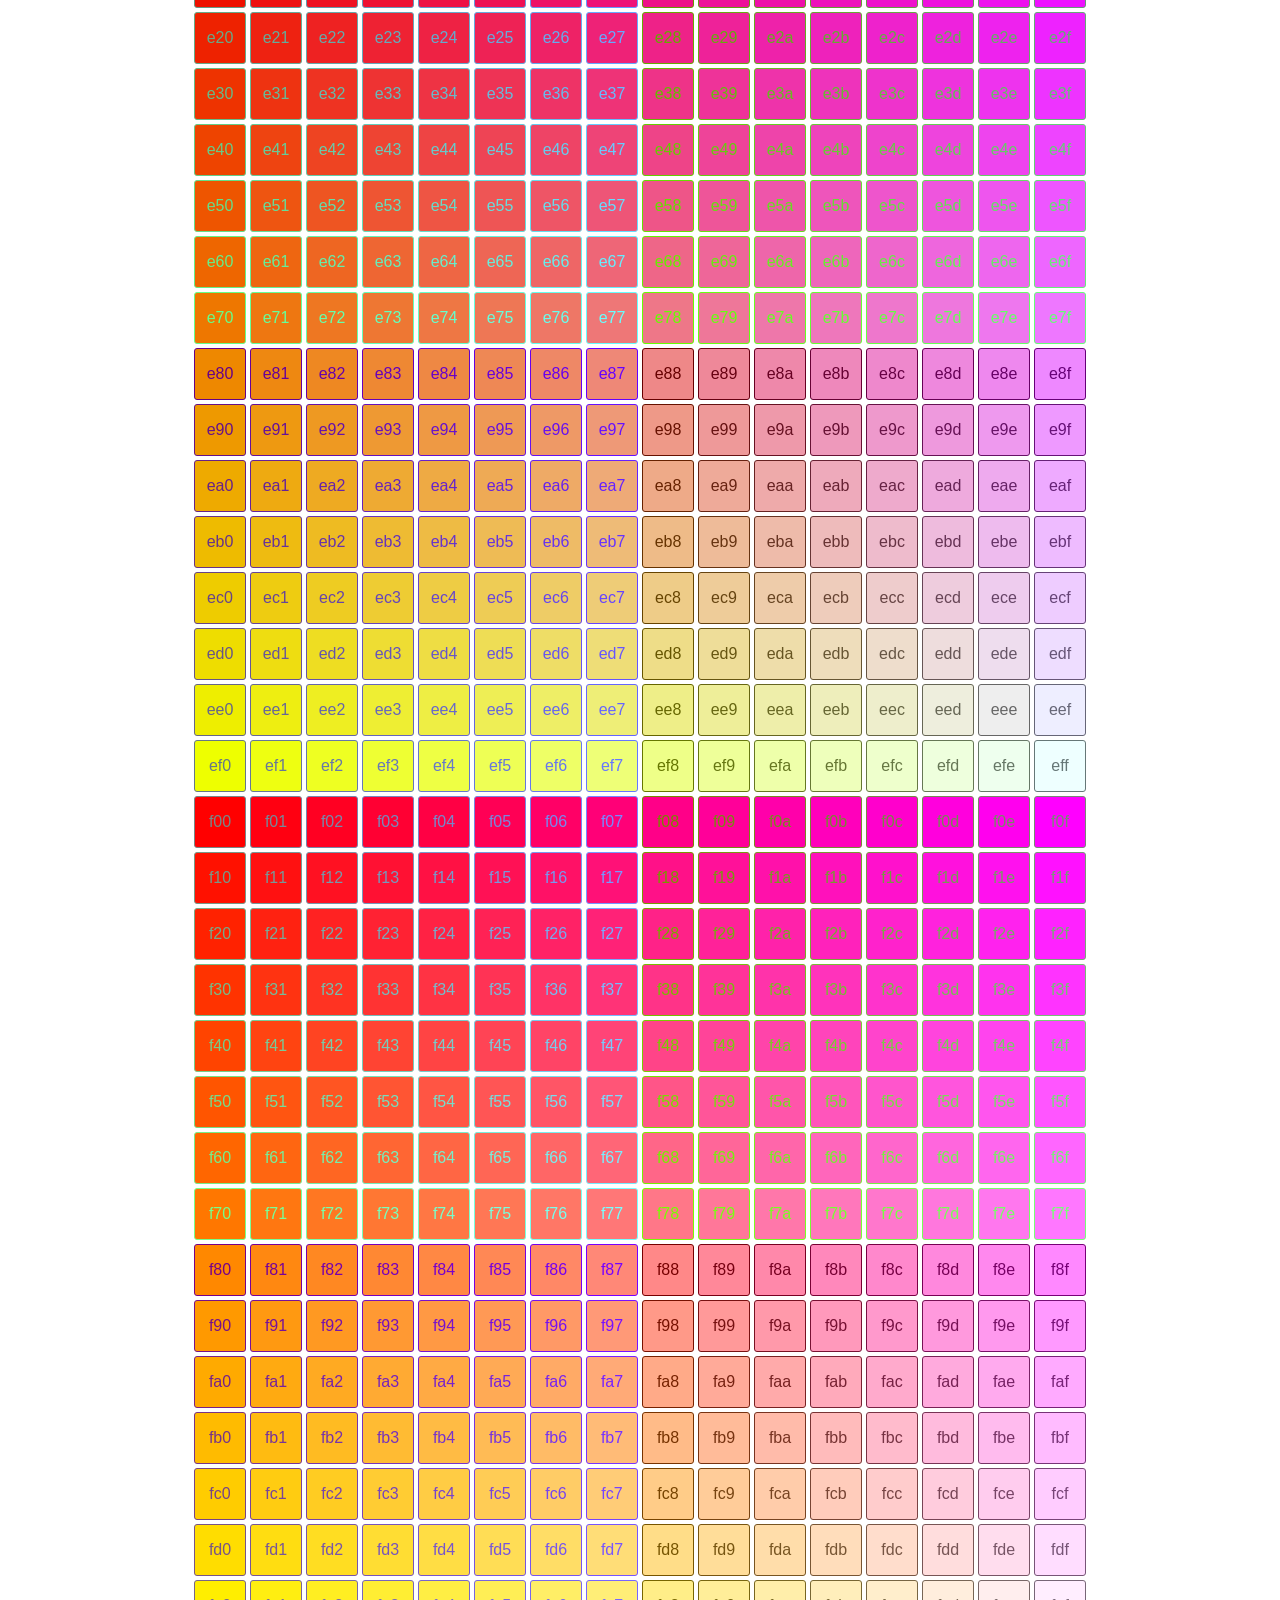
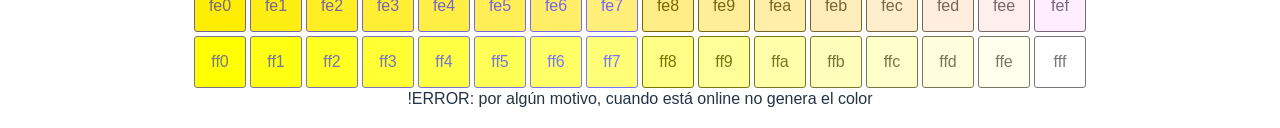
==== commit 682aef3f: "Ajuste en css" ====
--- a/index.html
+++ b/index.html
@@ -6,16 +6,13 @@
     <meta name="viewport" content="width=device-width, initial-scale=1.0, maximum-scale=1.0, user-scalable=no"/>
     <meta name="HandheldFriendly" content="True"/>
     <meta http-equiv="cleartype" content="on"/>
+    <link rel="alternate icon" type="image/png" href="./img/favicon.png">
+    <link rel="icon" type="image/svg+xml" href="./img/favicon.svg">
+	<link rel="stylesheet" type="text/css" href="./css/estilo.css">
 
     <title>Colores en Hexadecimal con 3 signos</title>
-
-    <link rel="alternate icon" type="image/png" href="./img/favicon.png">
-    <link rel="icon" type="image/svg+xml" href="./img/favicon.svg">
-
-	<link rel="stylesheet" type="text/css" href="./css/estilo.css">
 </head>
 <body>
-
 	<header>
 		<h1 id="tit"></h1>
 	</header>
@@ -25,6 +22,9 @@
 		<ul id="cnt"></ul>
 	</section>
 
+	<footer>
+		<code>!ERROR: por algún motivo, cuando está online no genera el color </code>
+	</footer>
 	<script type="text/javascript" src="./js/jquery-3.6.0.min.js"></script>
 	<script type="text/javascript" src="./js/underscore-min.js"></script>
 	<script type="text/javascript" src="./js/app.js"></script>
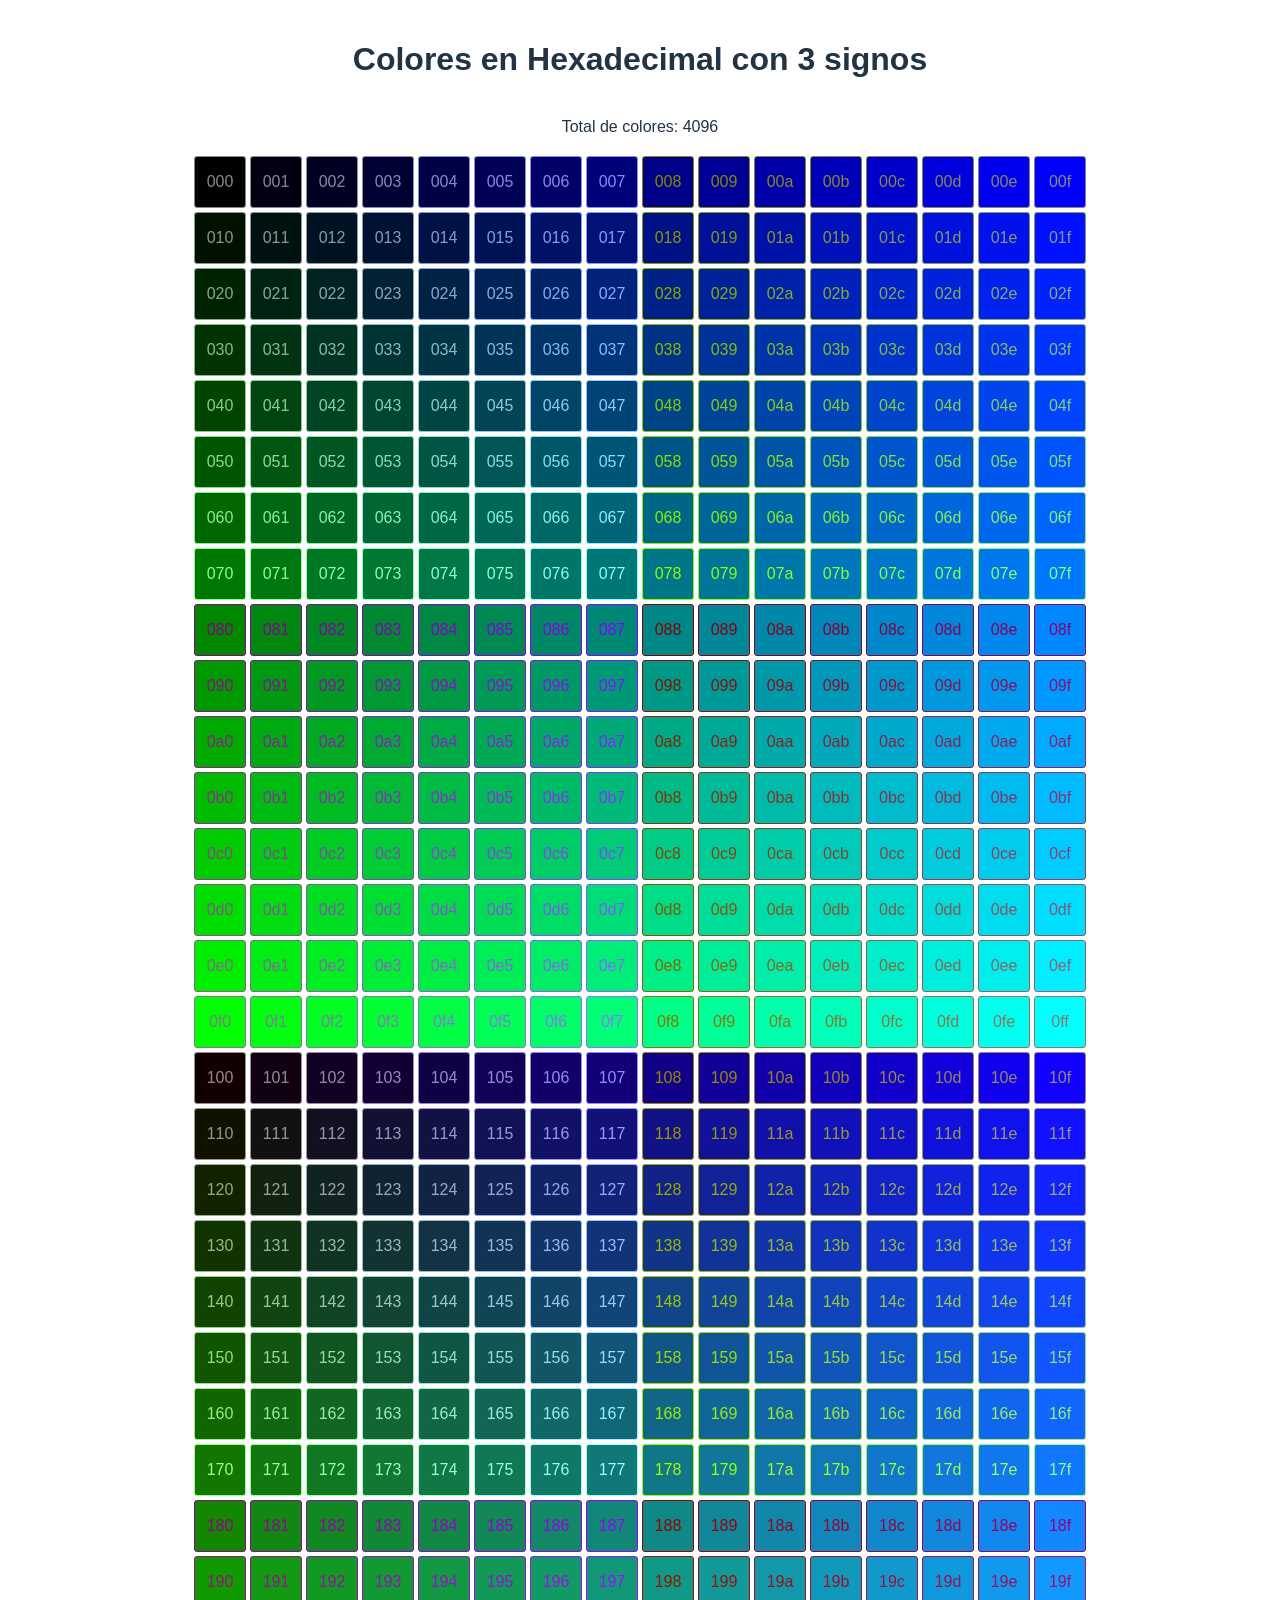
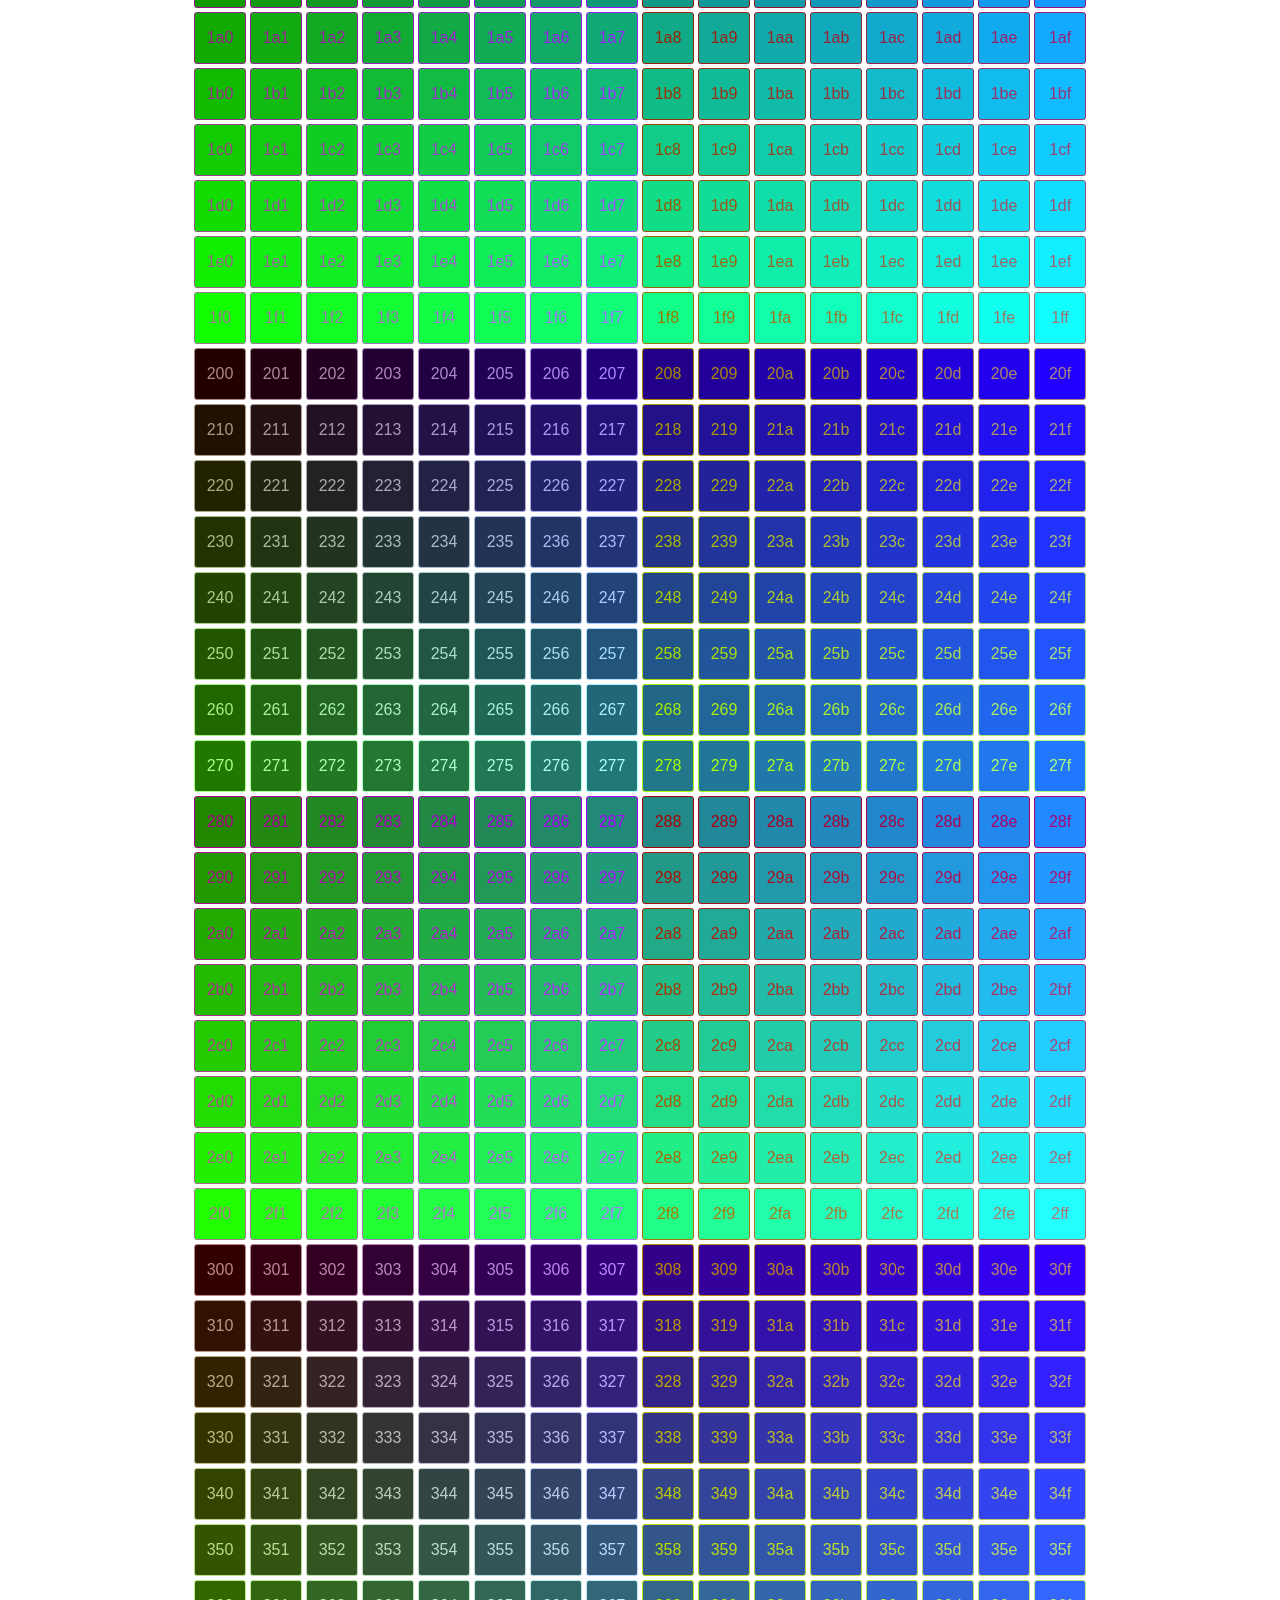
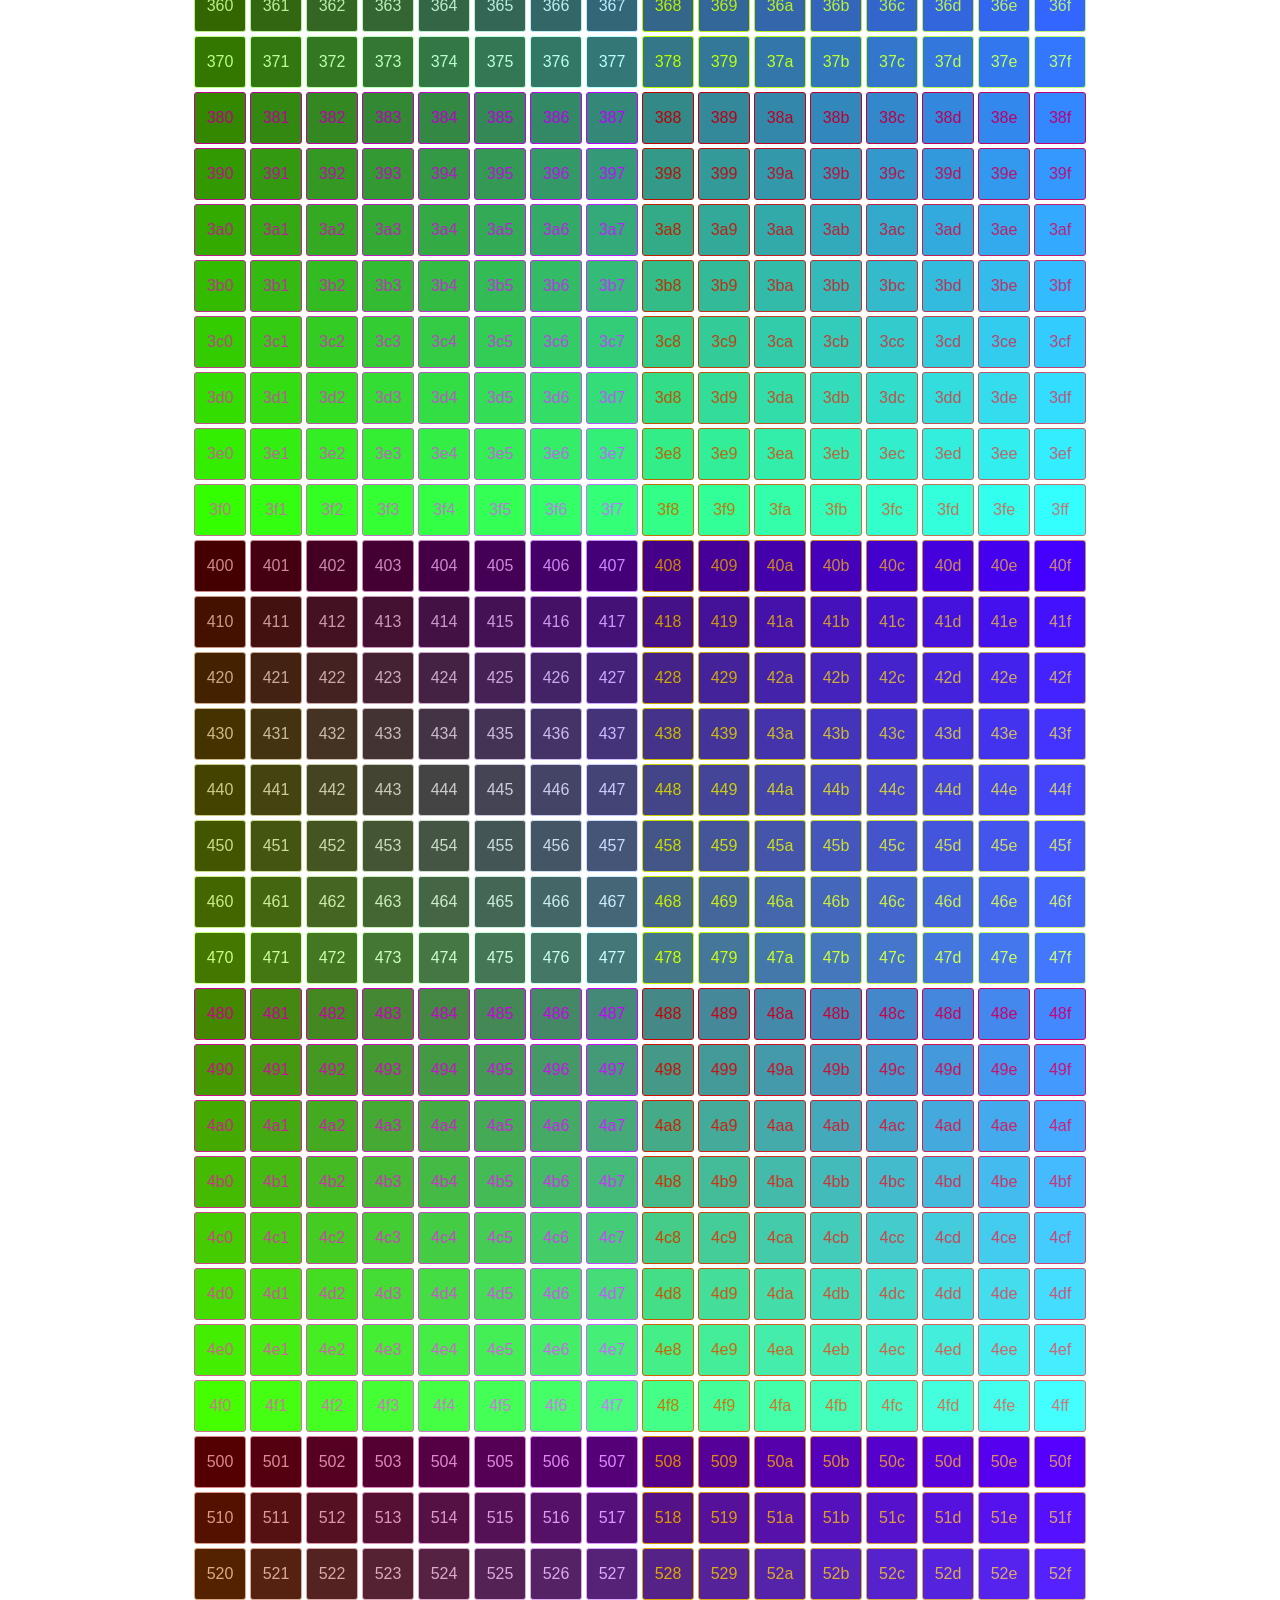
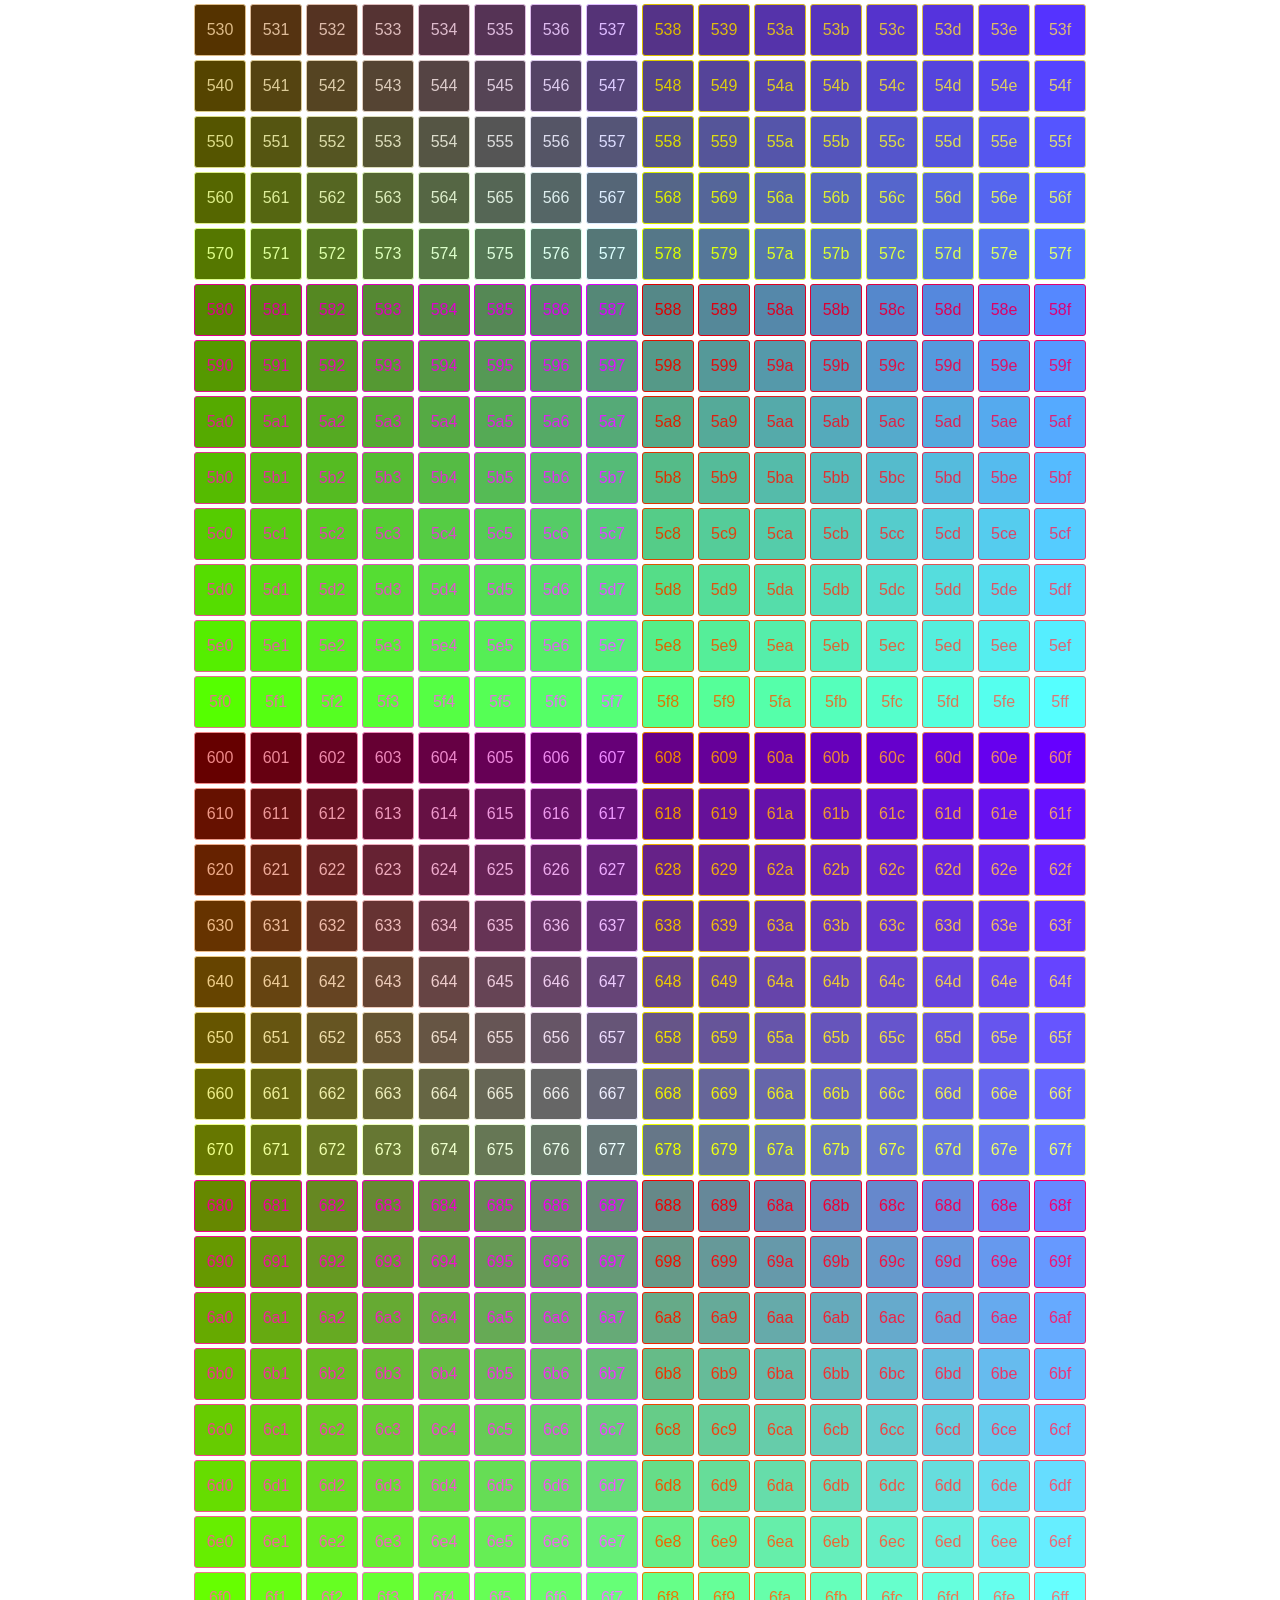
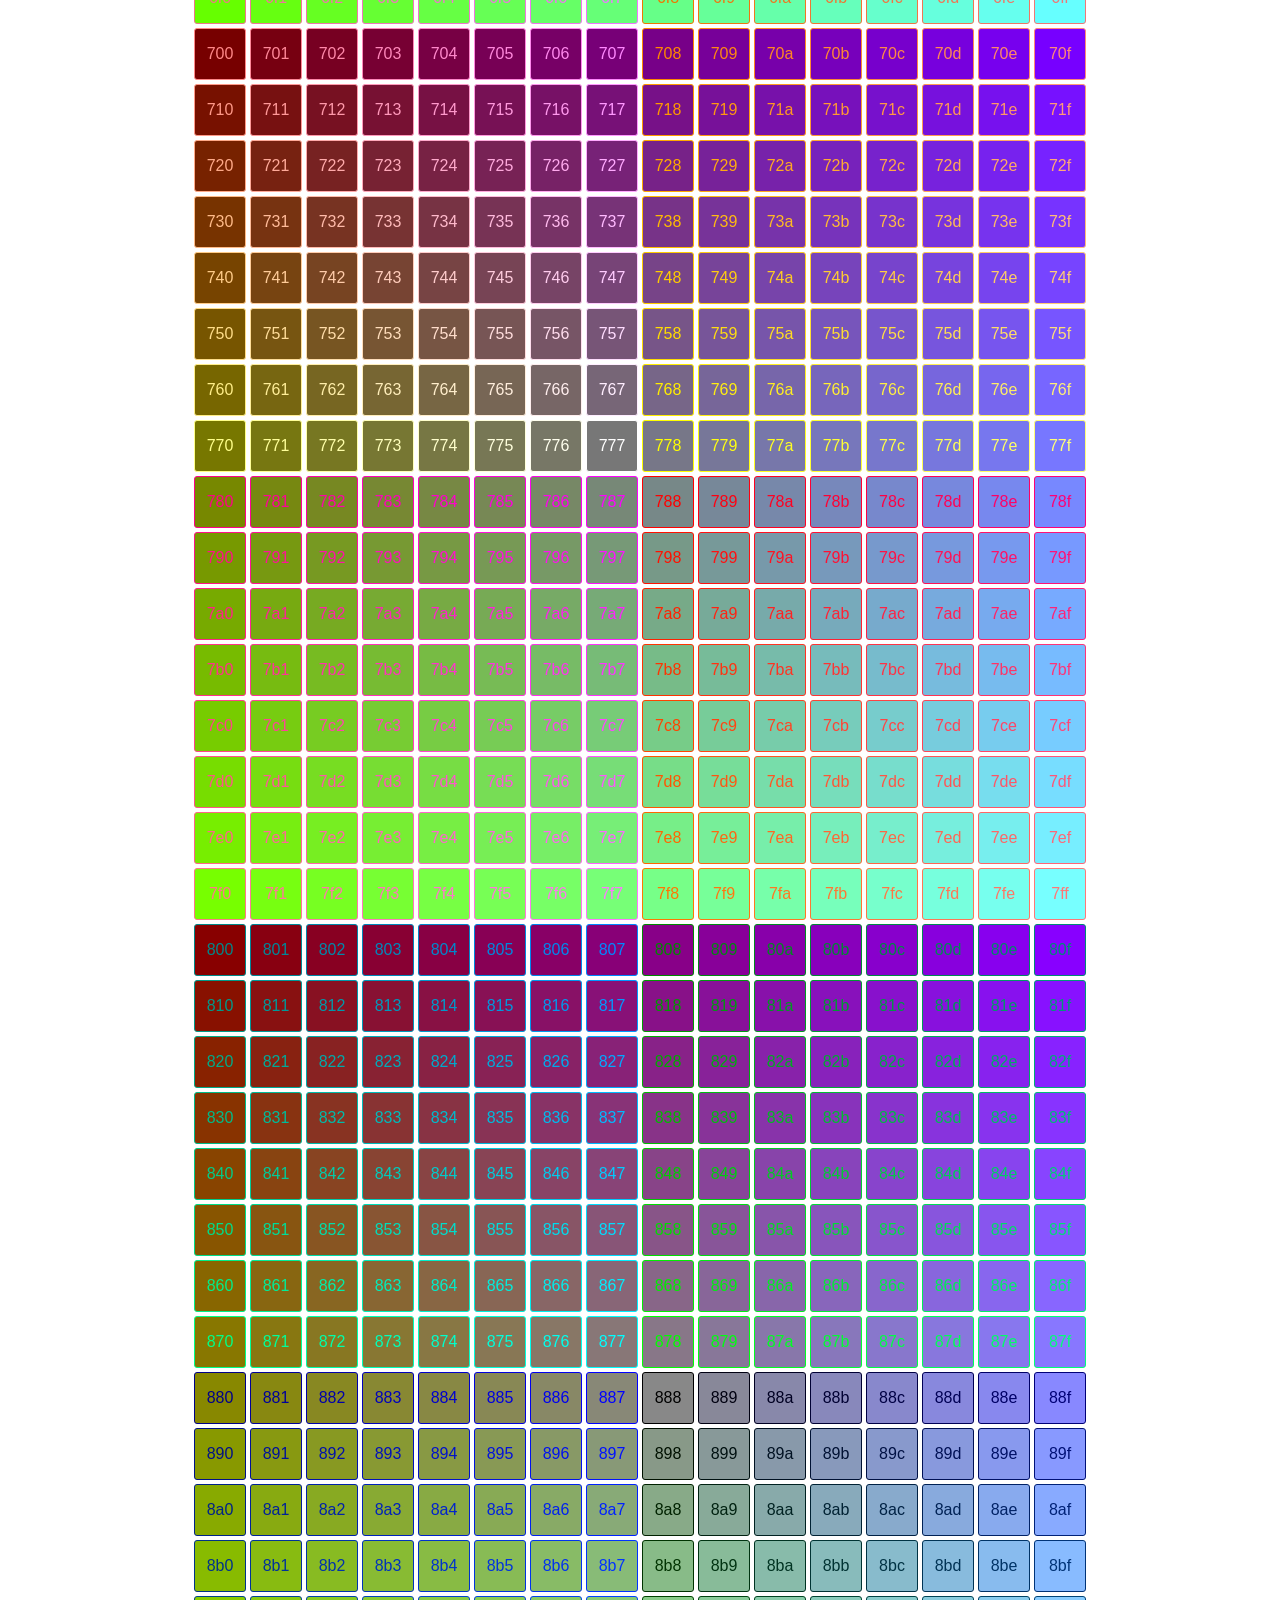
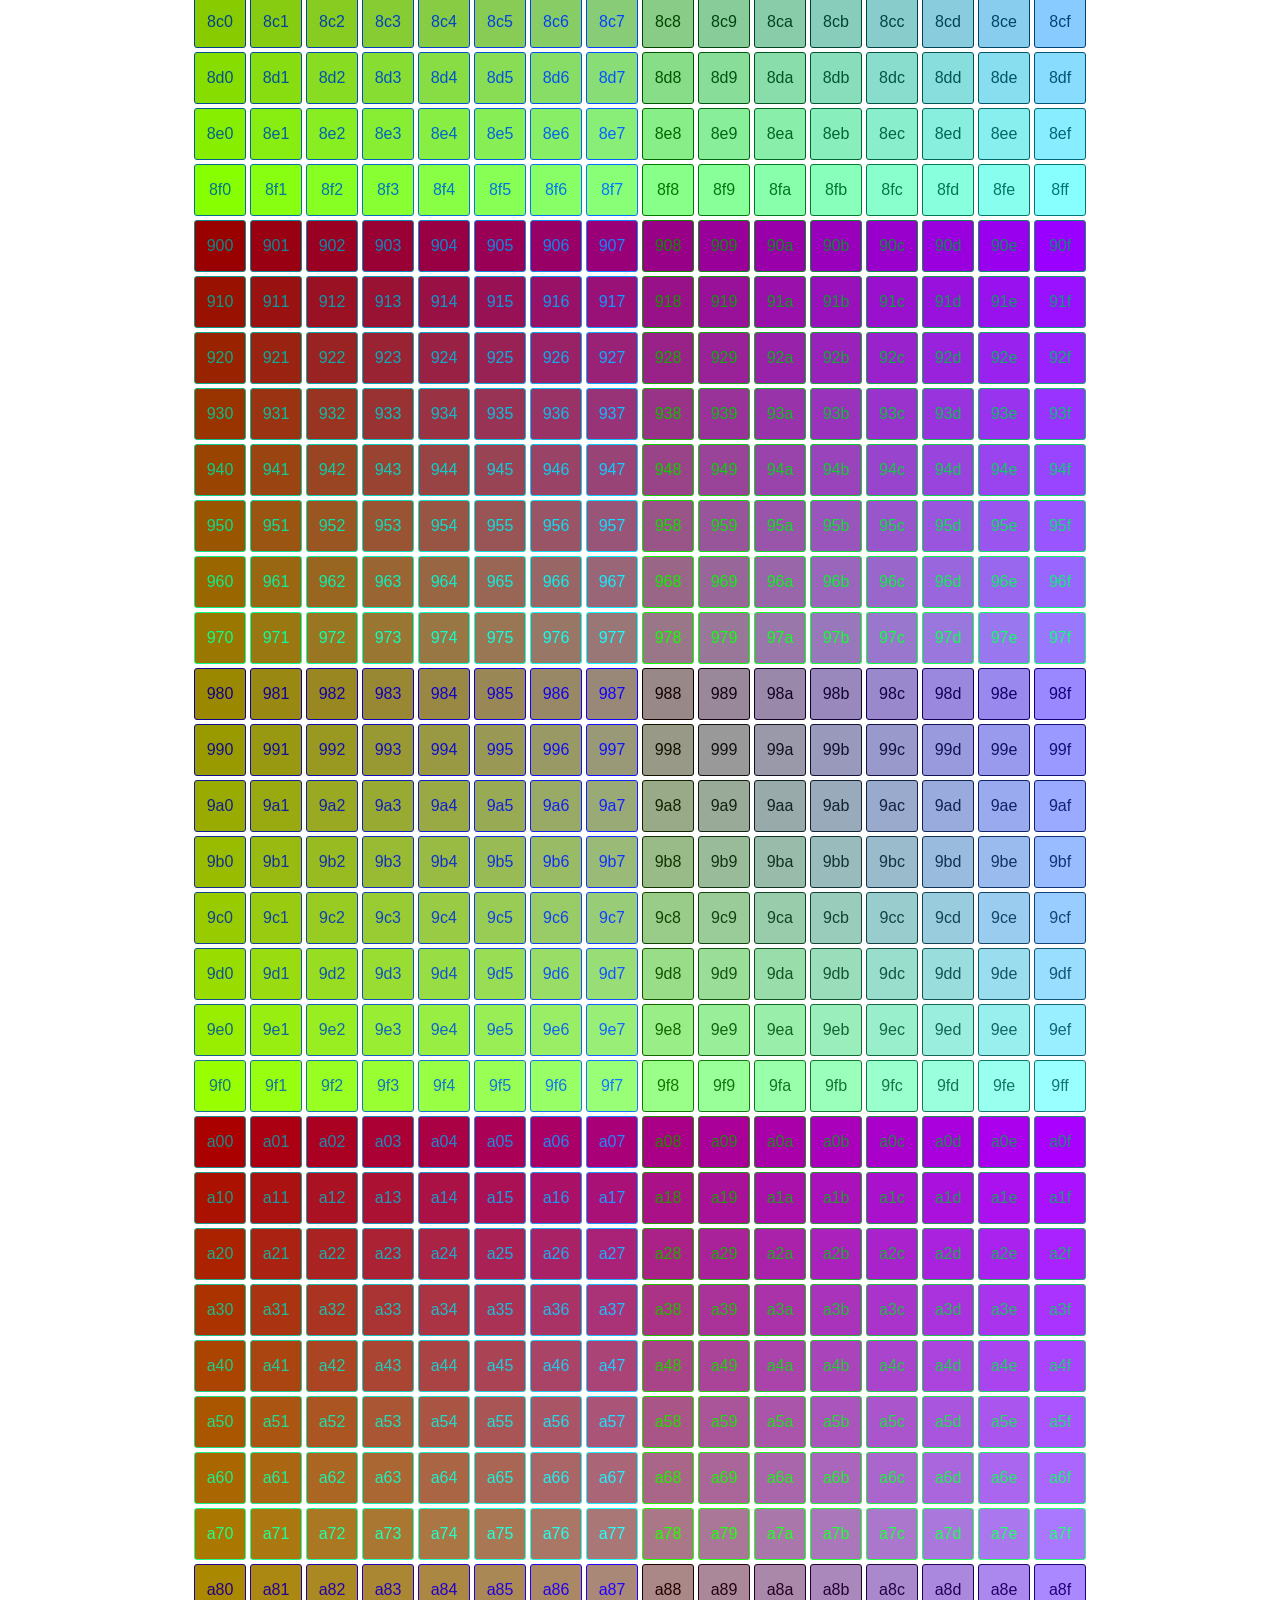
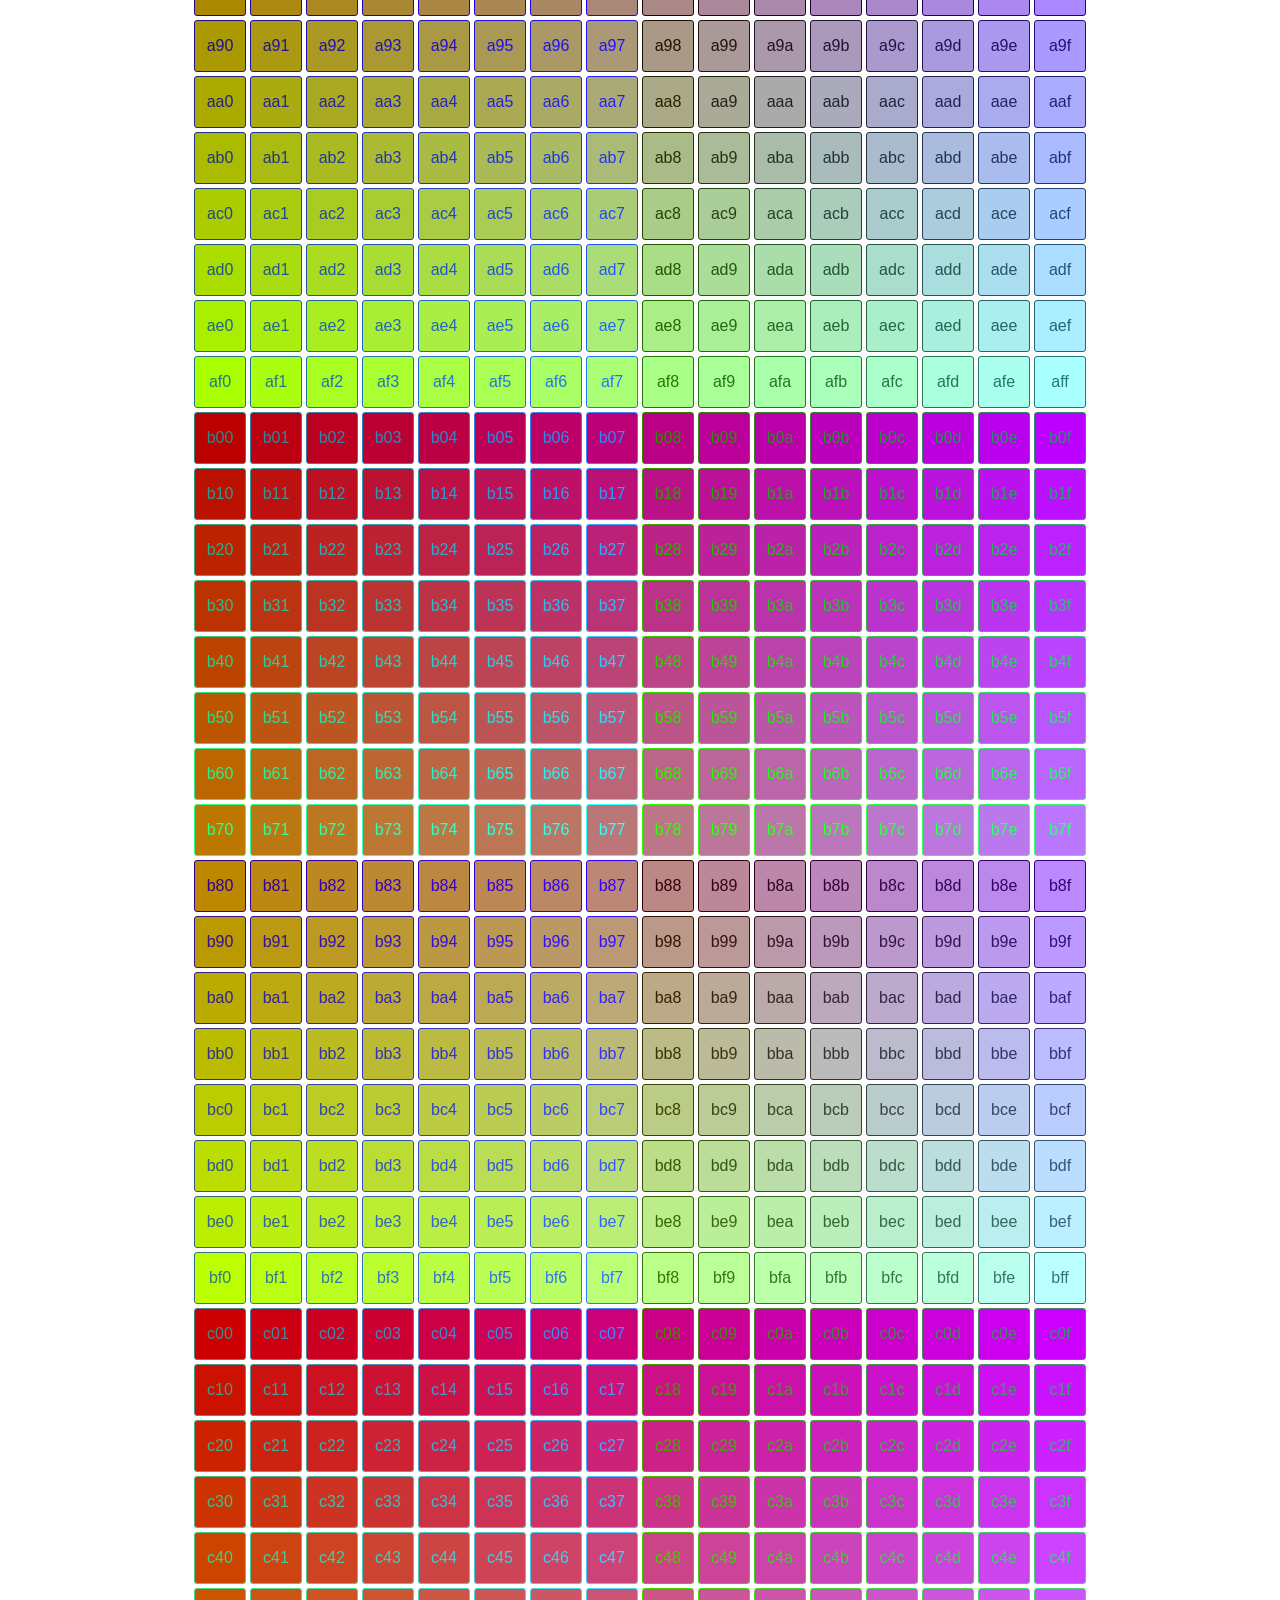
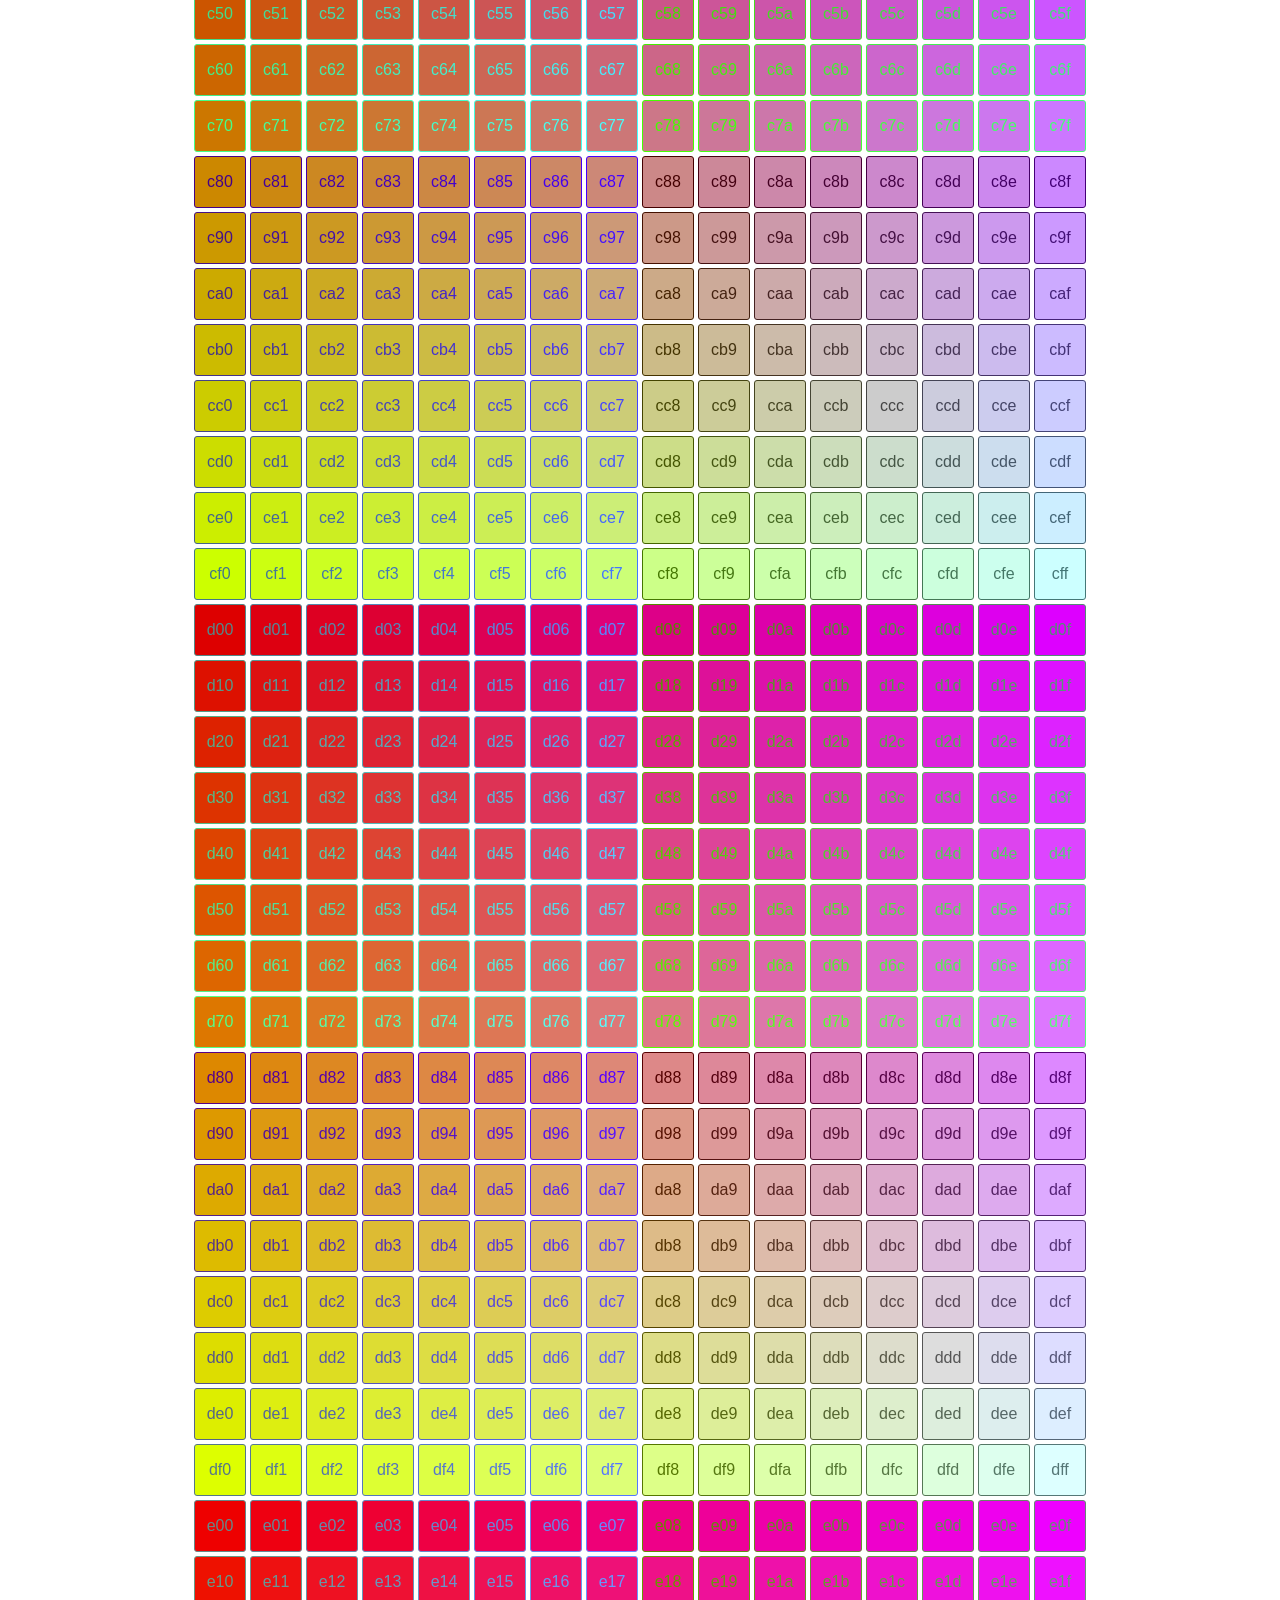
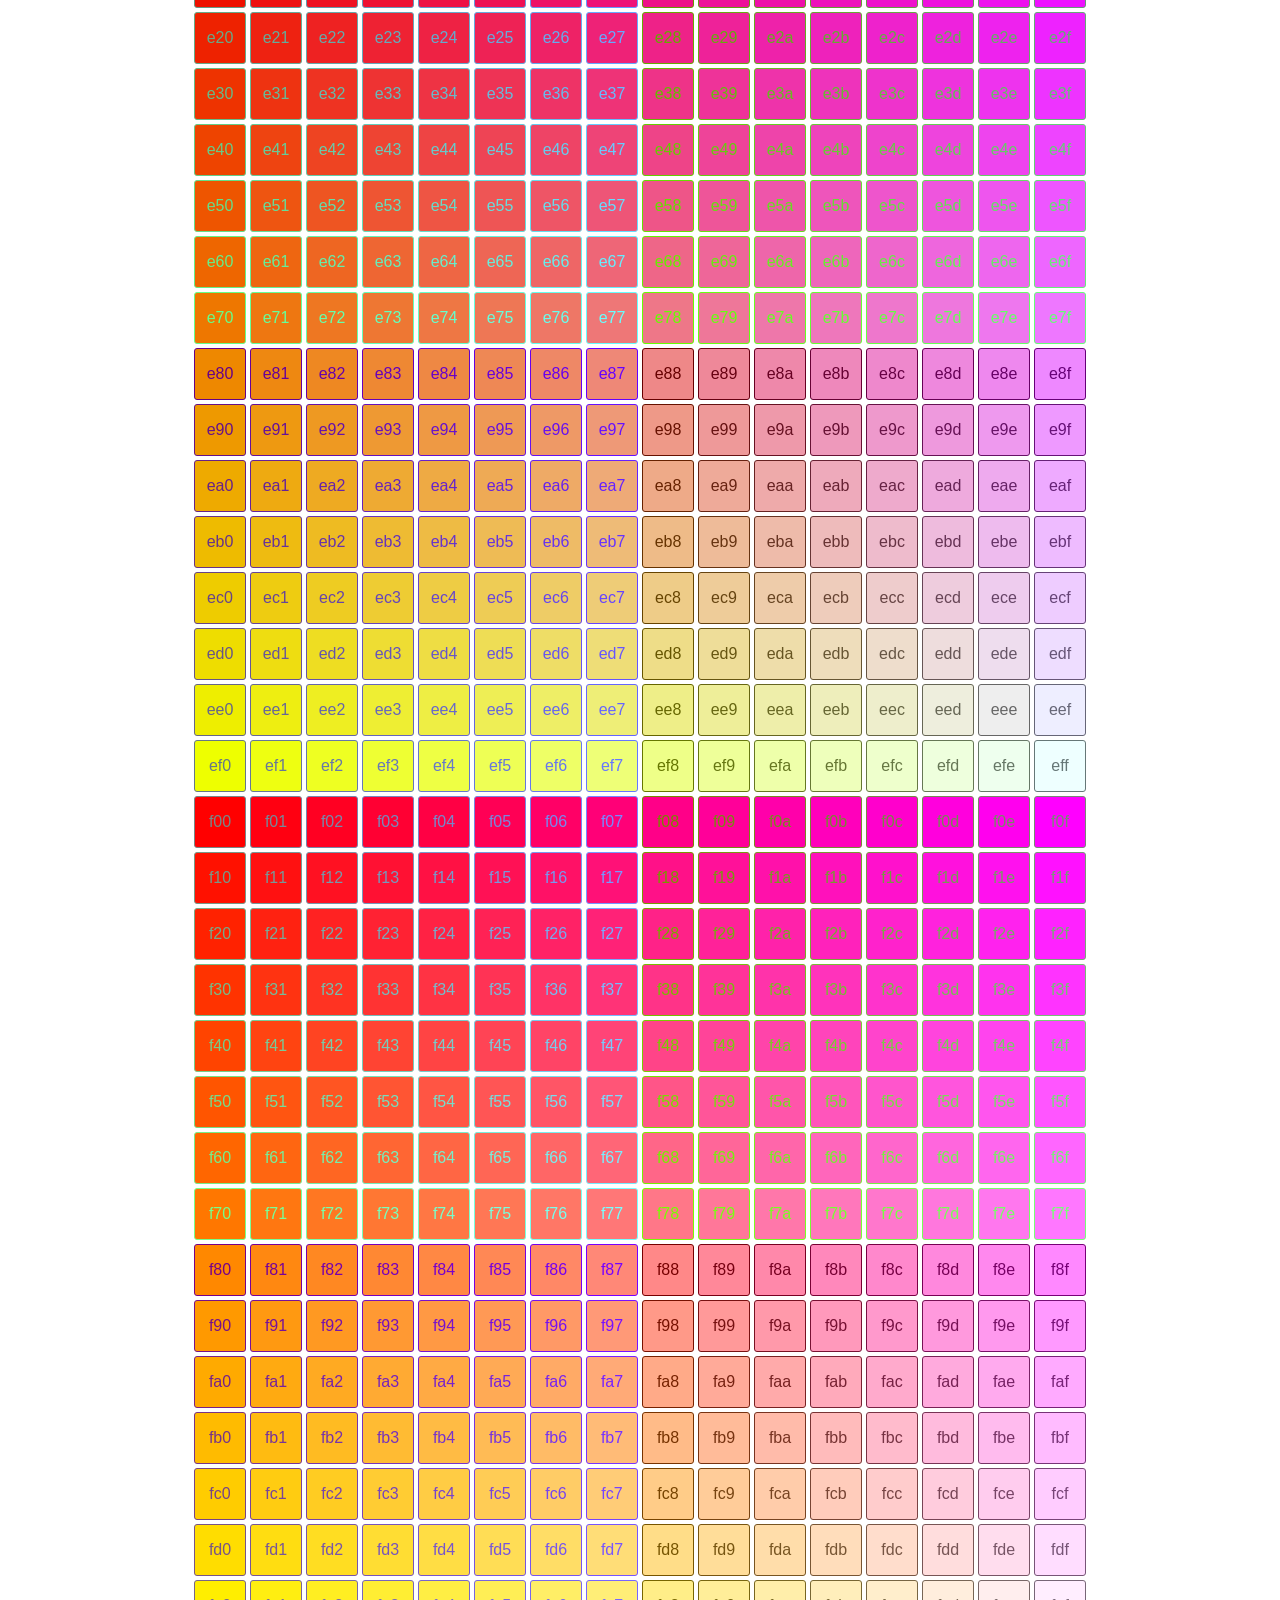
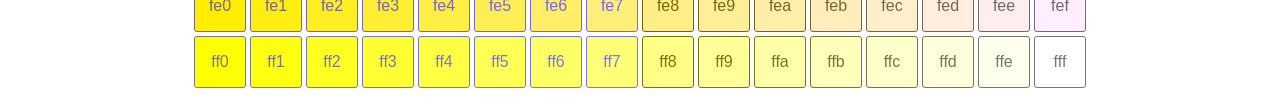
==== commit 647f0b15: "Ajuste en index" ====
--- a/index.html
+++ b/index.html
@@ -22,9 +22,6 @@
 		<ul id="cnt"></ul>
 	</section>
 
-	<footer>
-		<code>!ERROR: por algún motivo, cuando está online no genera el color </code>
-	</footer>
 	<script type="text/javascript" src="./js/jquery-3.6.0.min.js"></script>
 	<script type="text/javascript" src="./js/underscore-min.js"></script>
 	<script type="text/javascript" src="./js/app.js"></script>
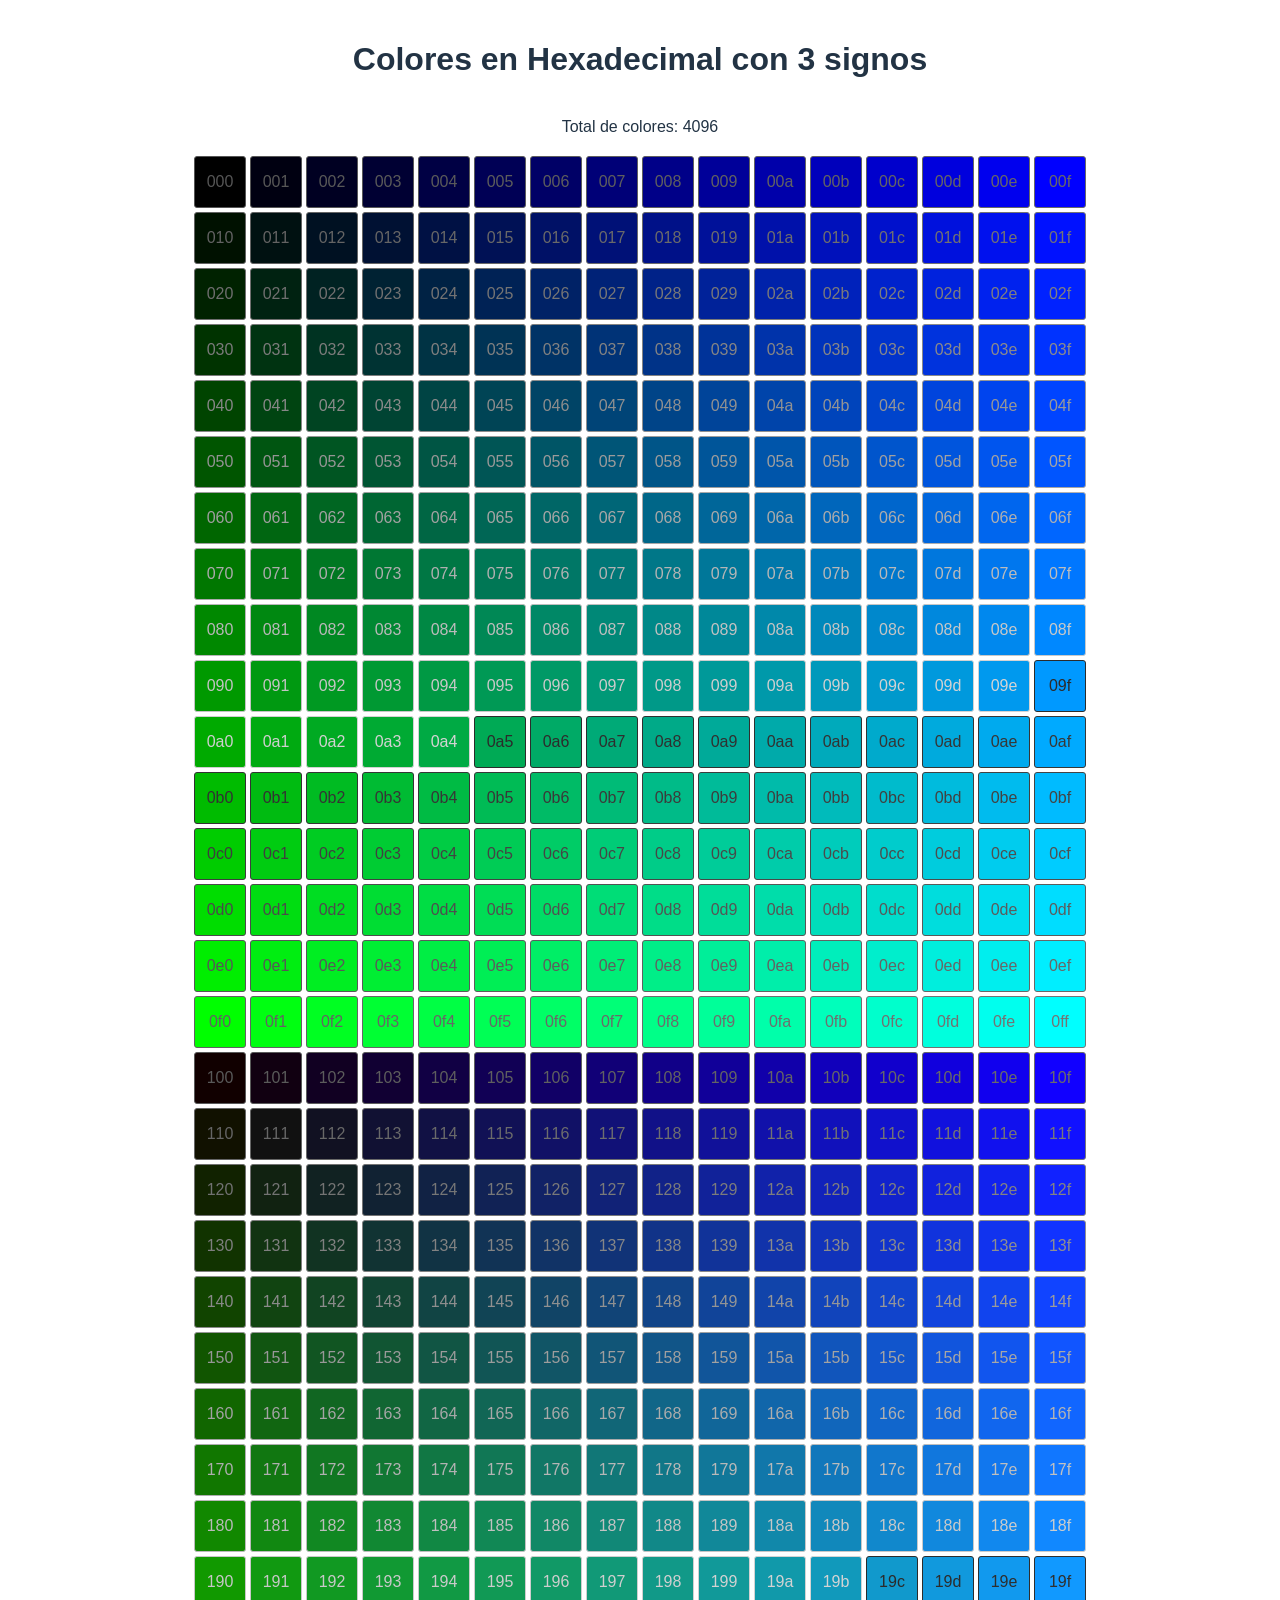
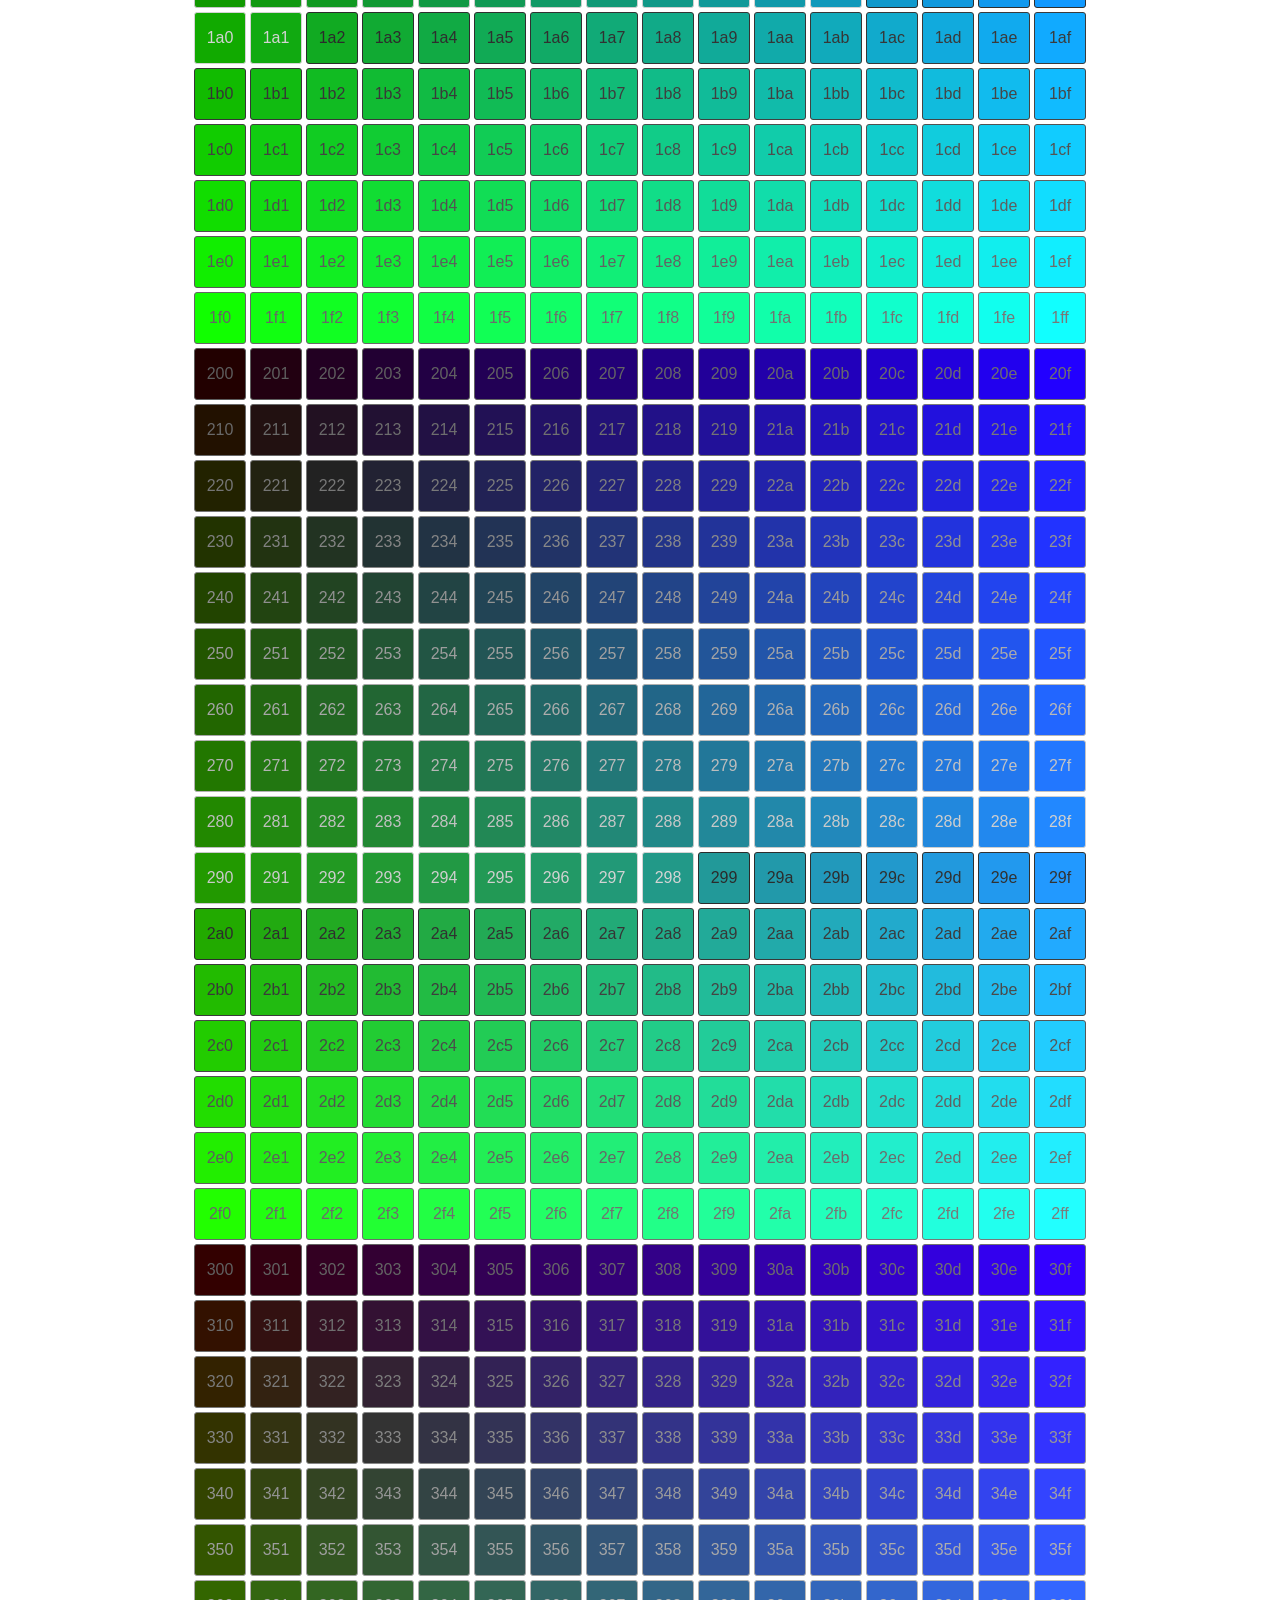
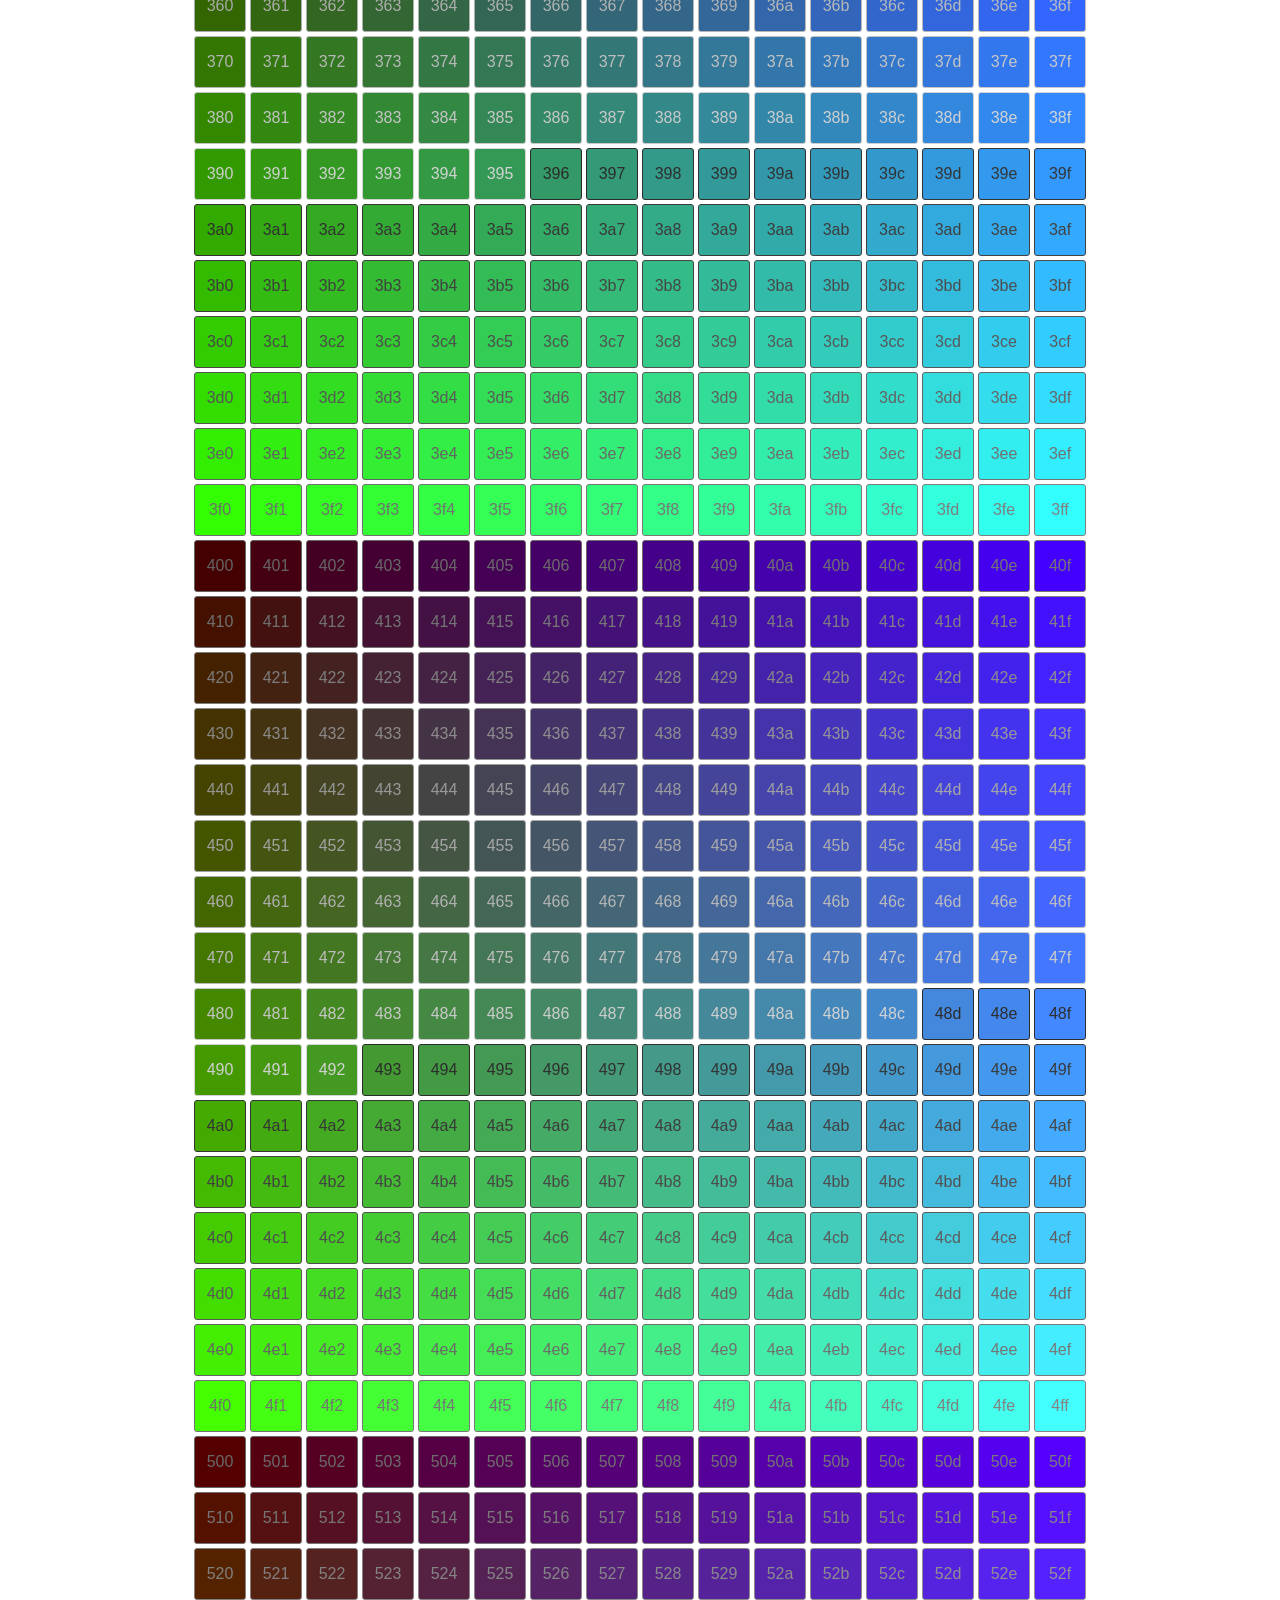
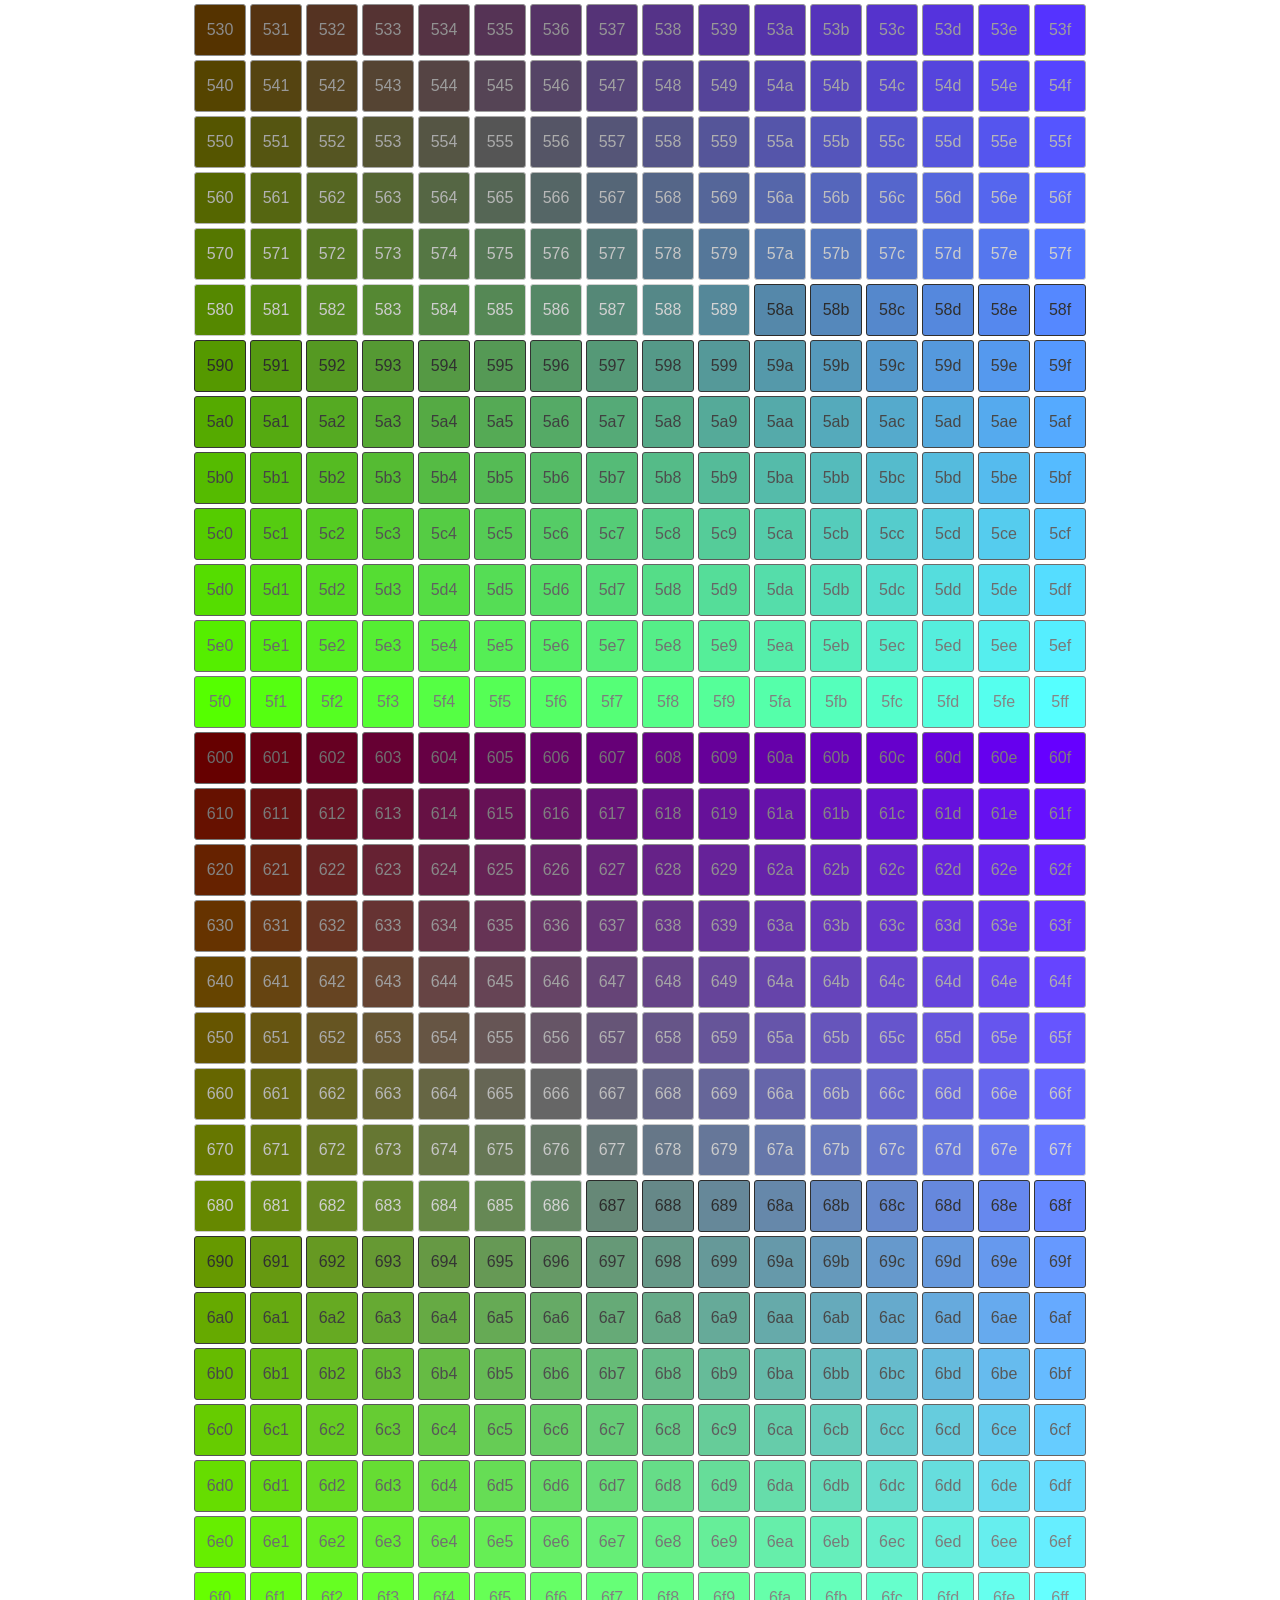
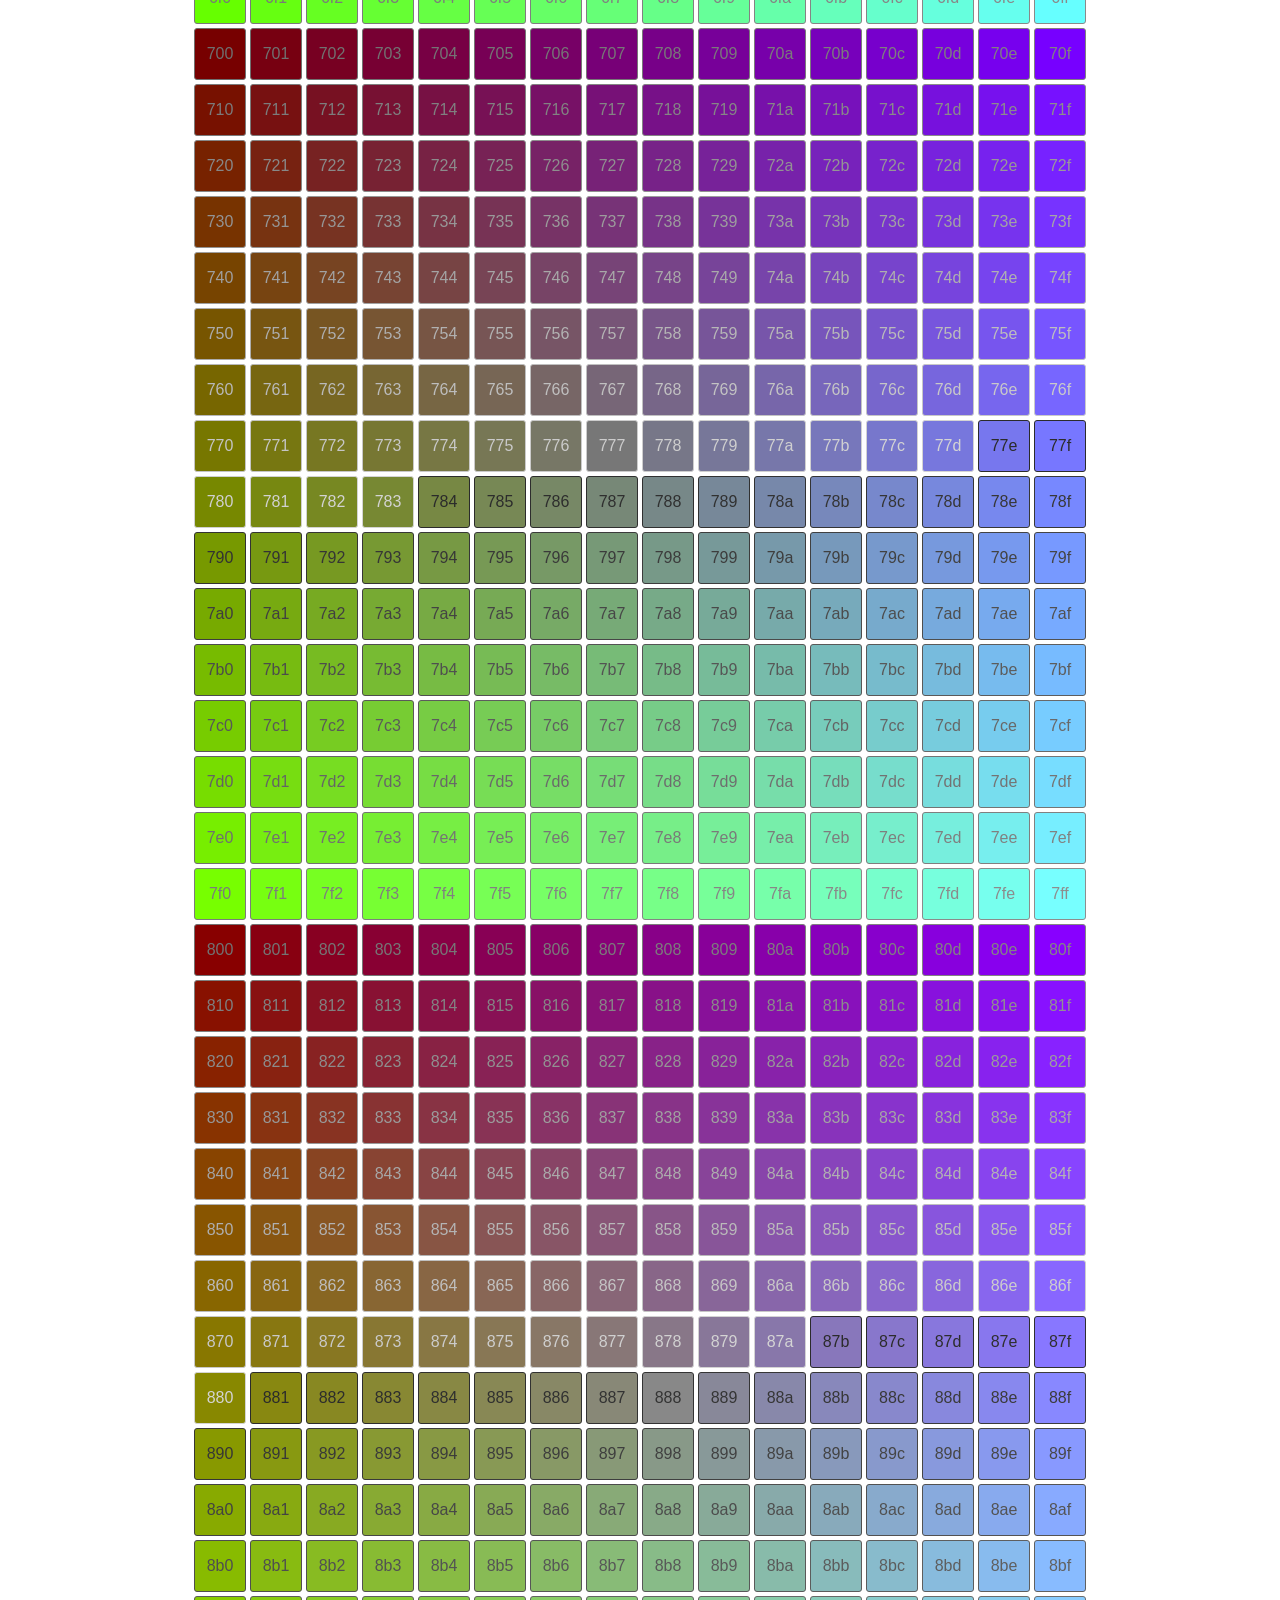
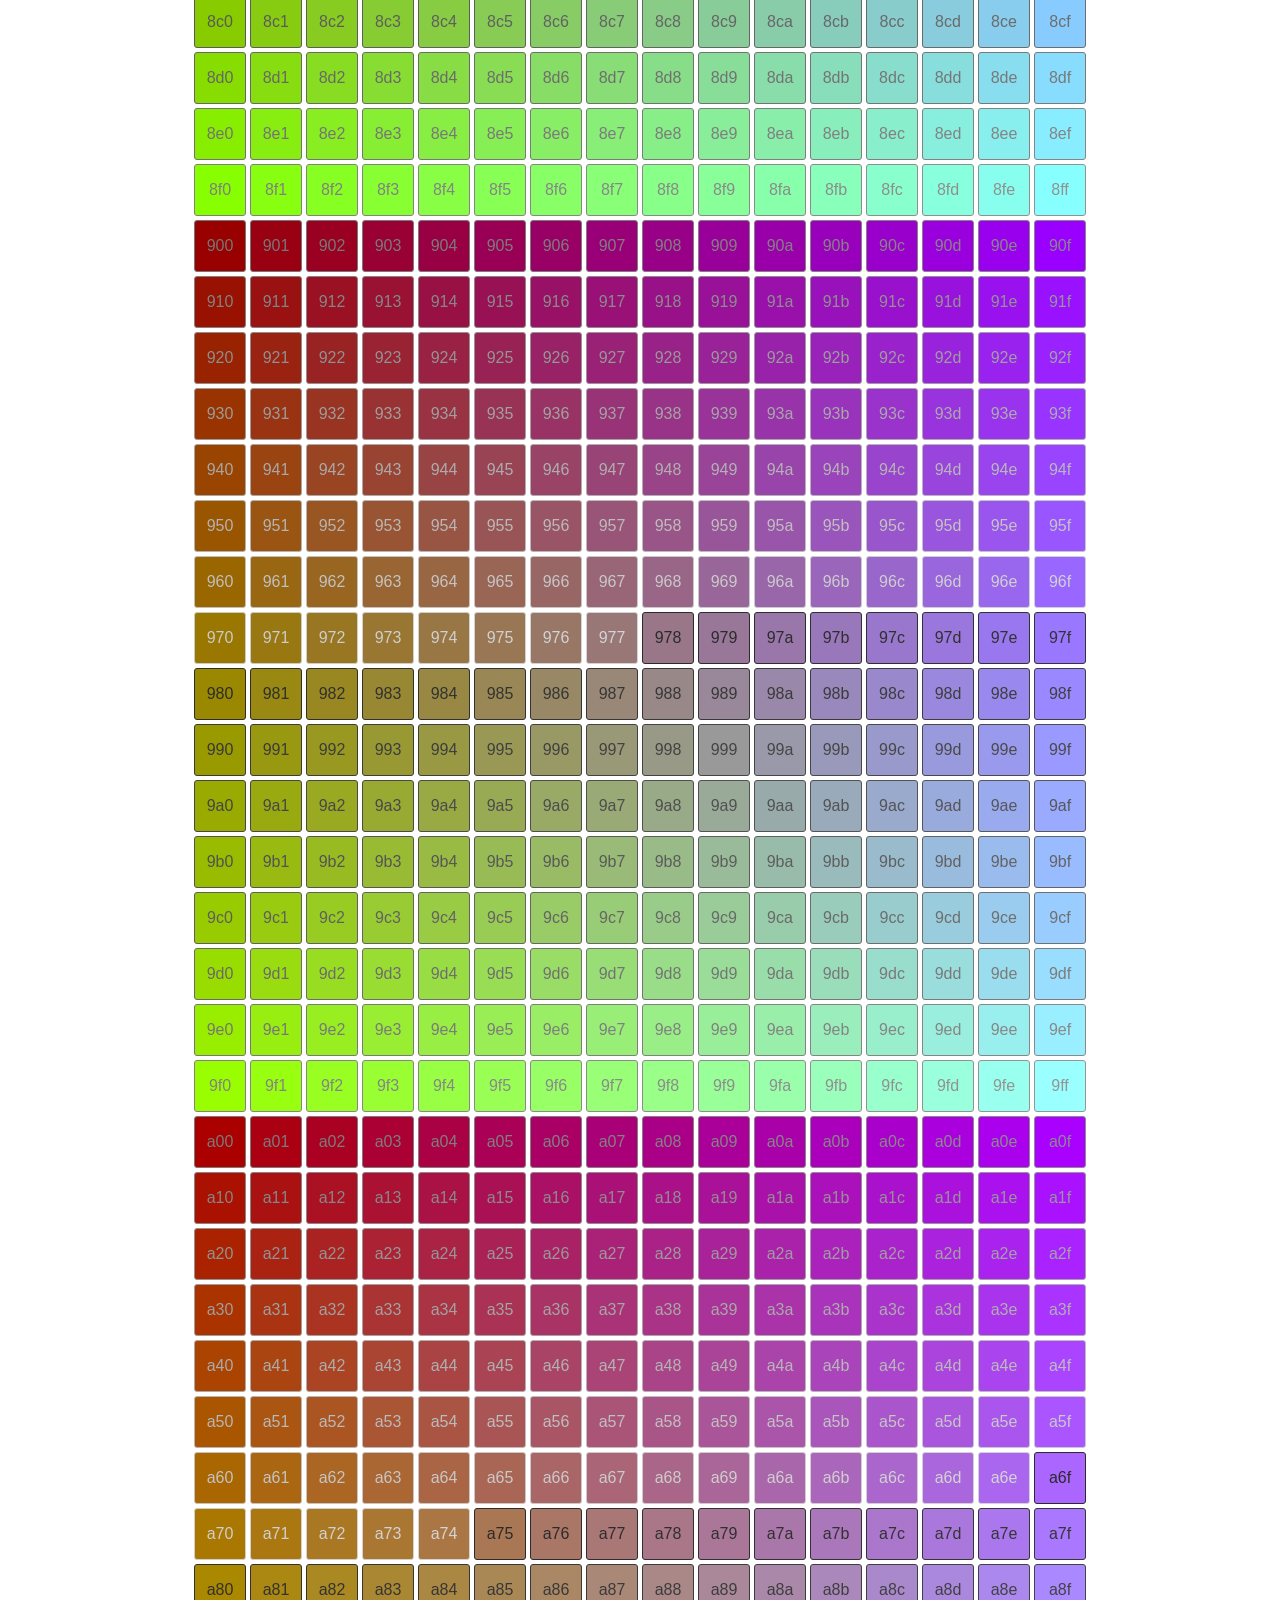
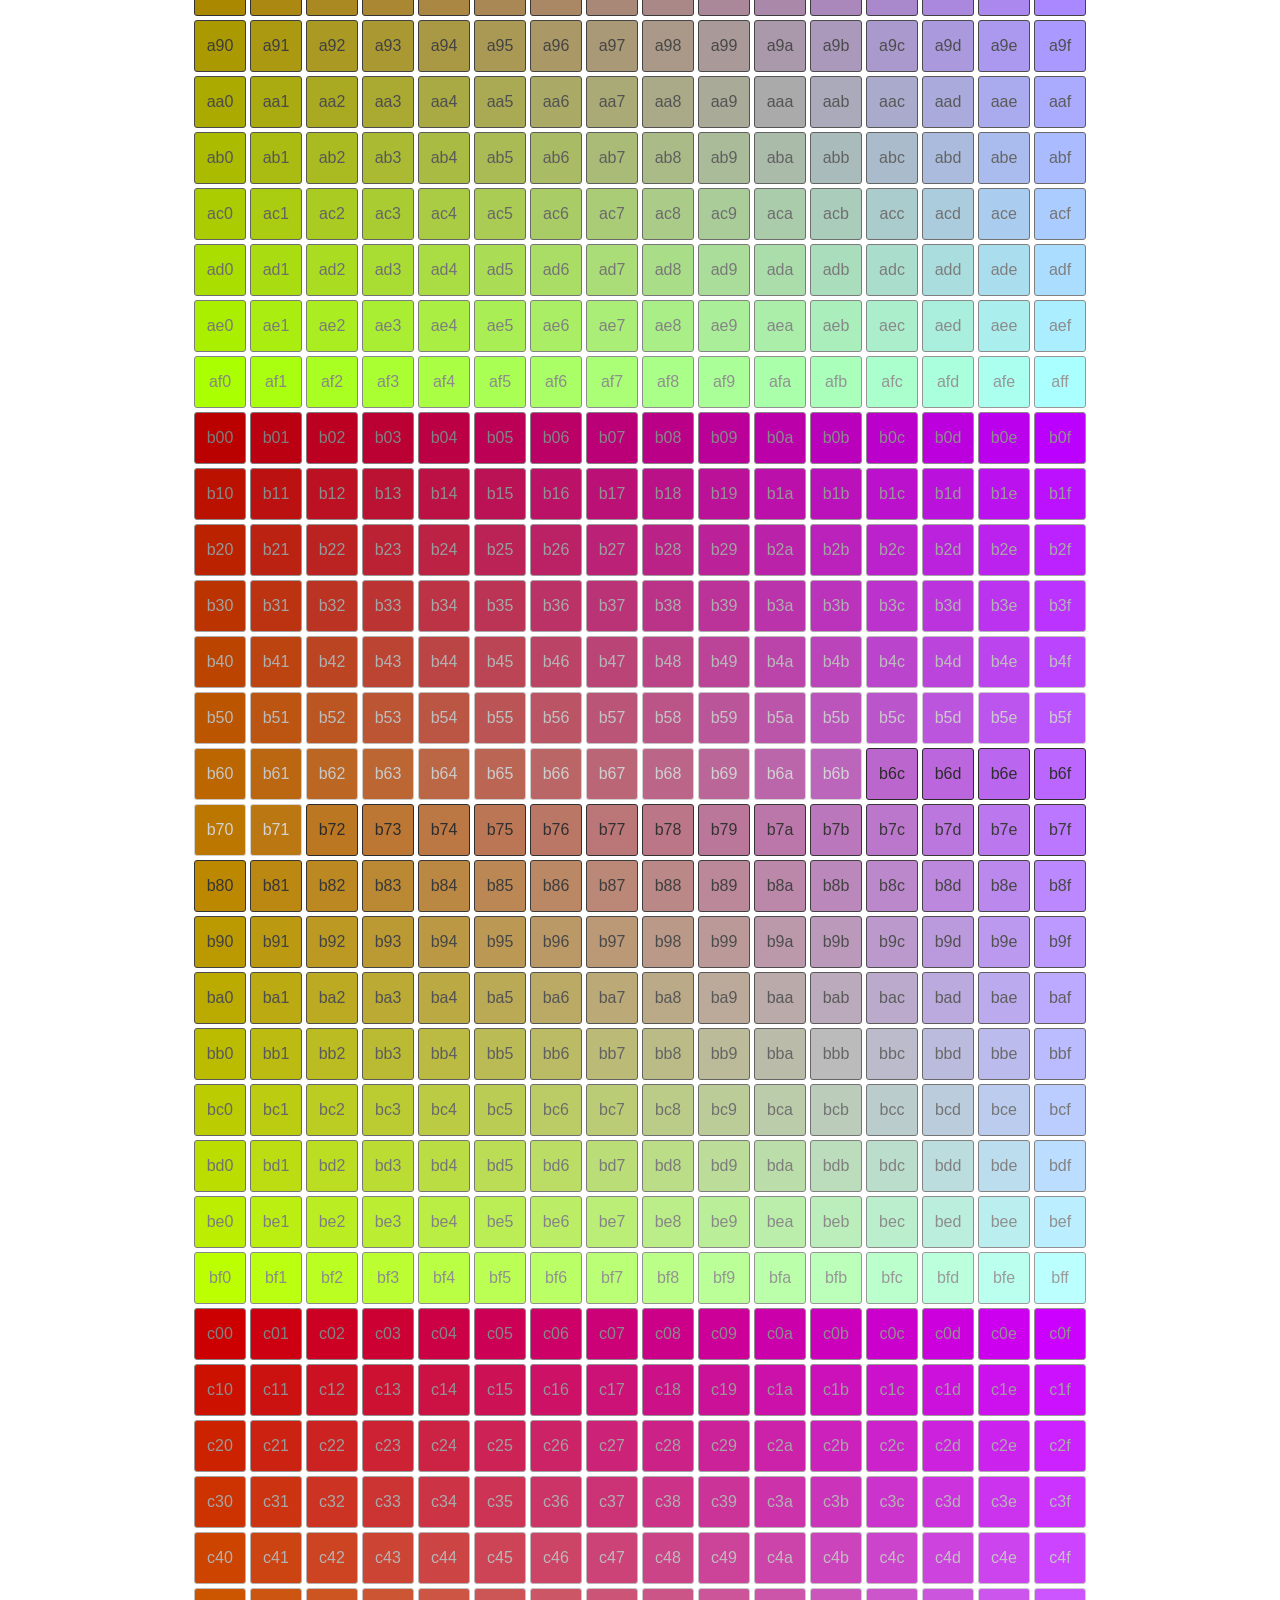
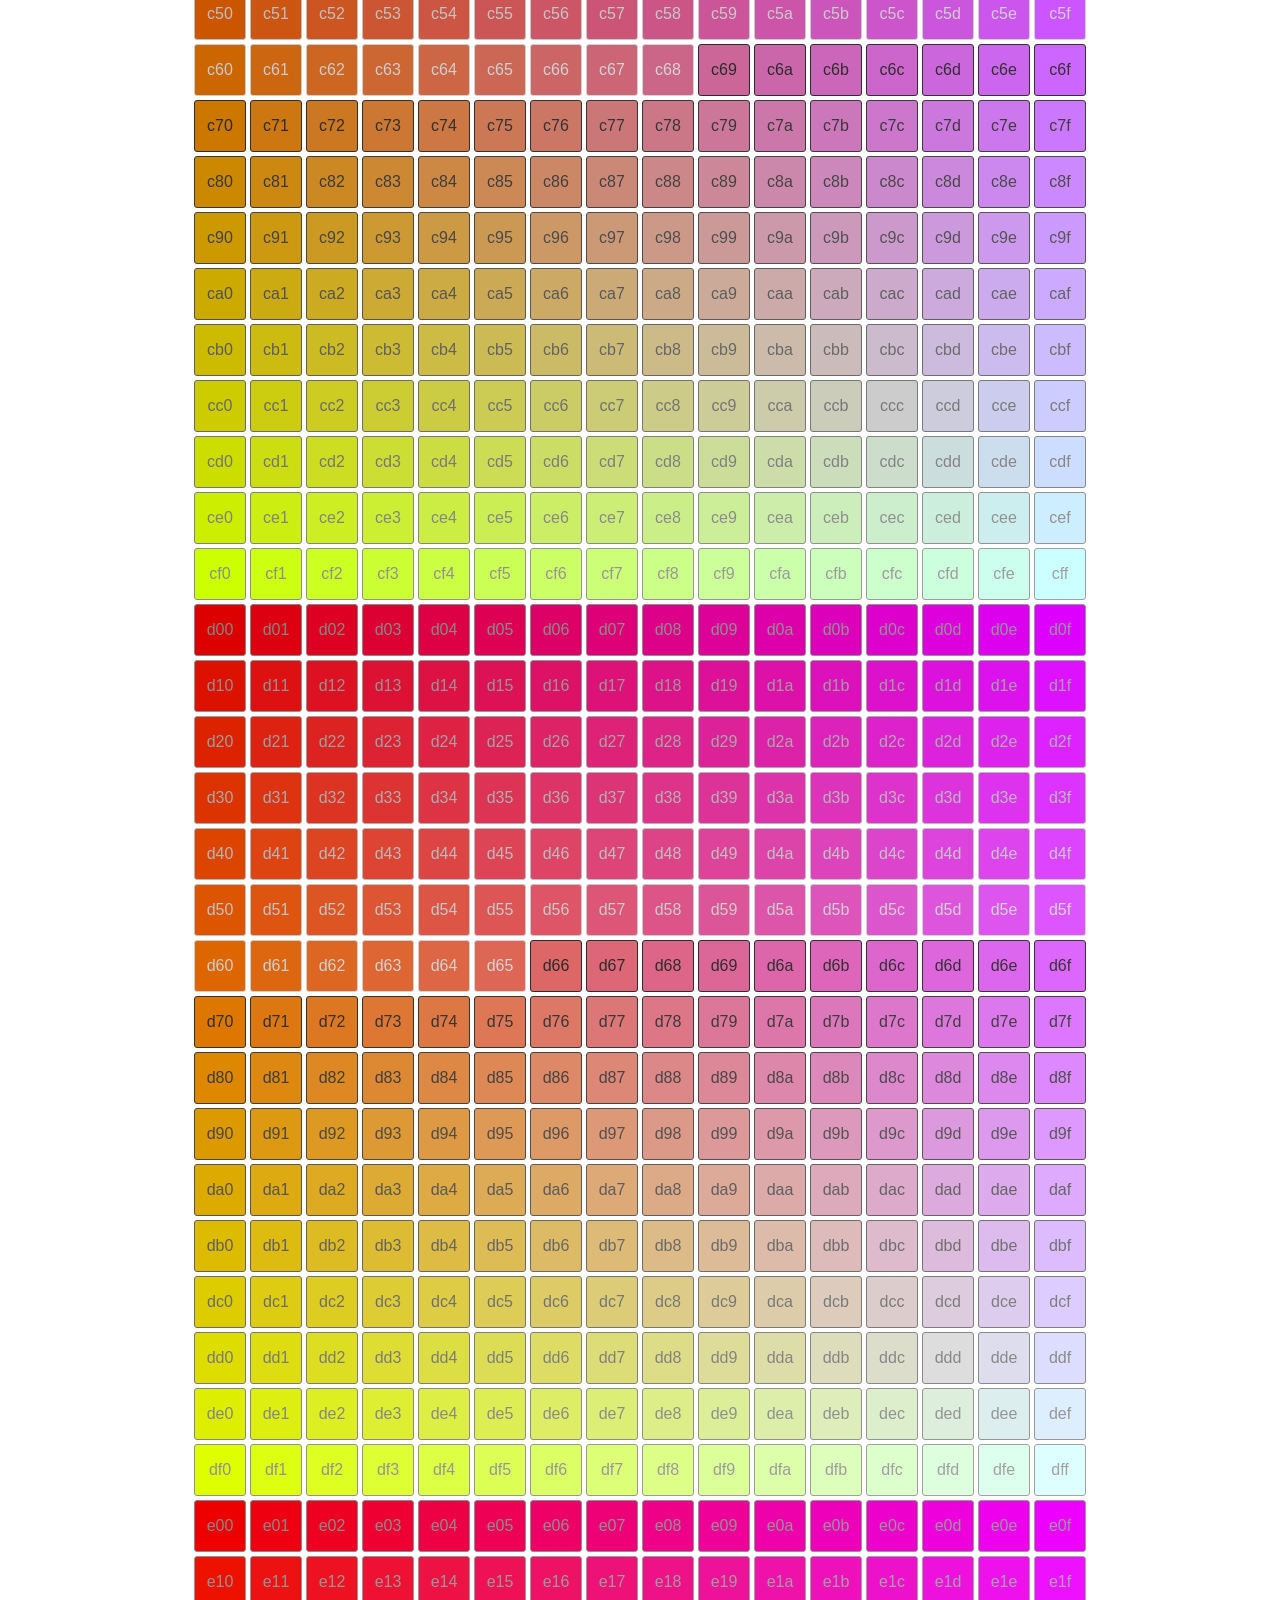
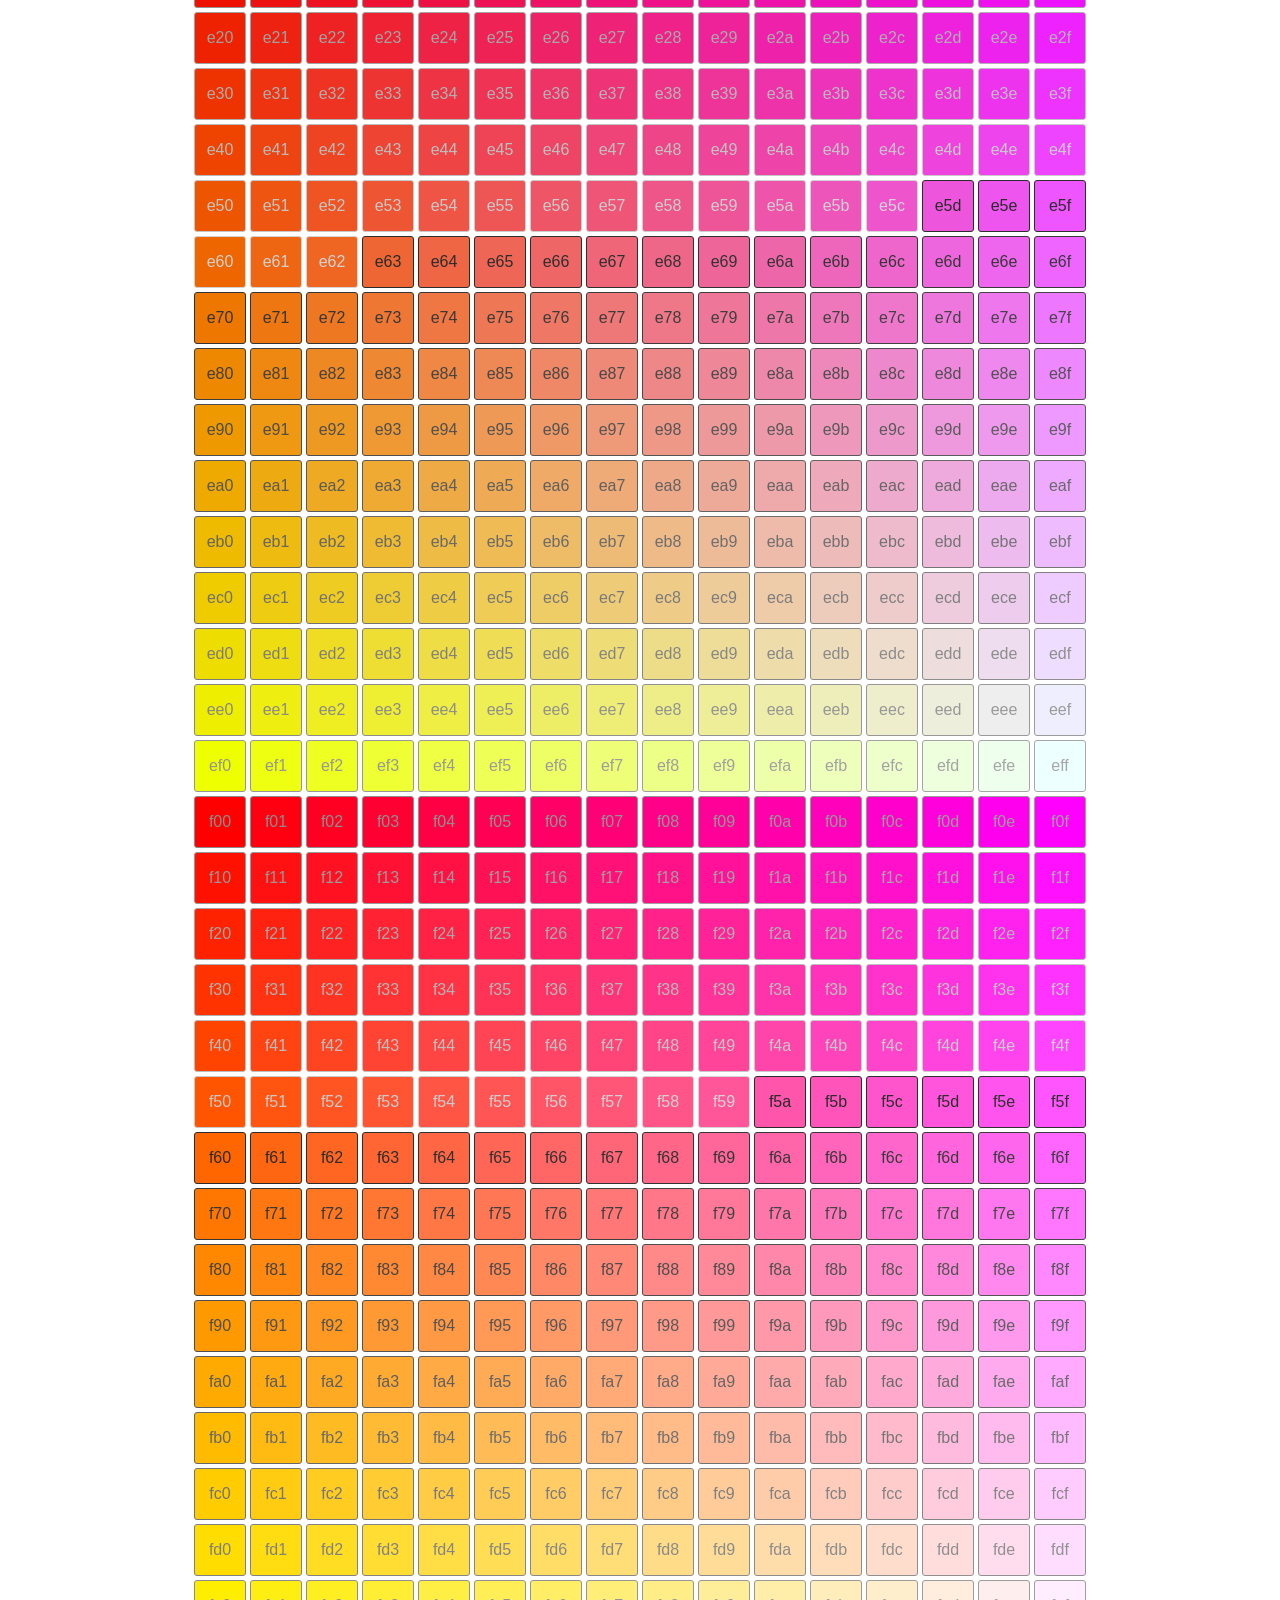
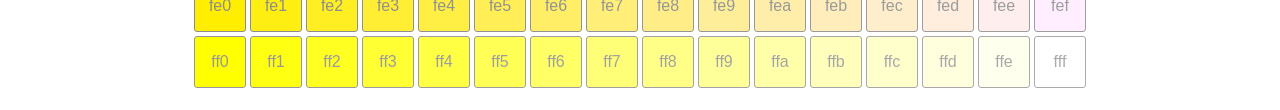
==== commit 077f29c0: "Agregado de opuesto por luminosidad" ====
--- a/index.html
+++ b/index.html
@@ -21,7 +21,7 @@
 		<br>
 		<ul id="cnt"></ul>
 	</section>
-
+	
 	<script type="text/javascript" src="./js/jquery-3.6.0.min.js"></script>
 	<script type="text/javascript" src="./js/underscore-min.js"></script>
 	<script type="text/javascript" src="./js/app.js"></script>
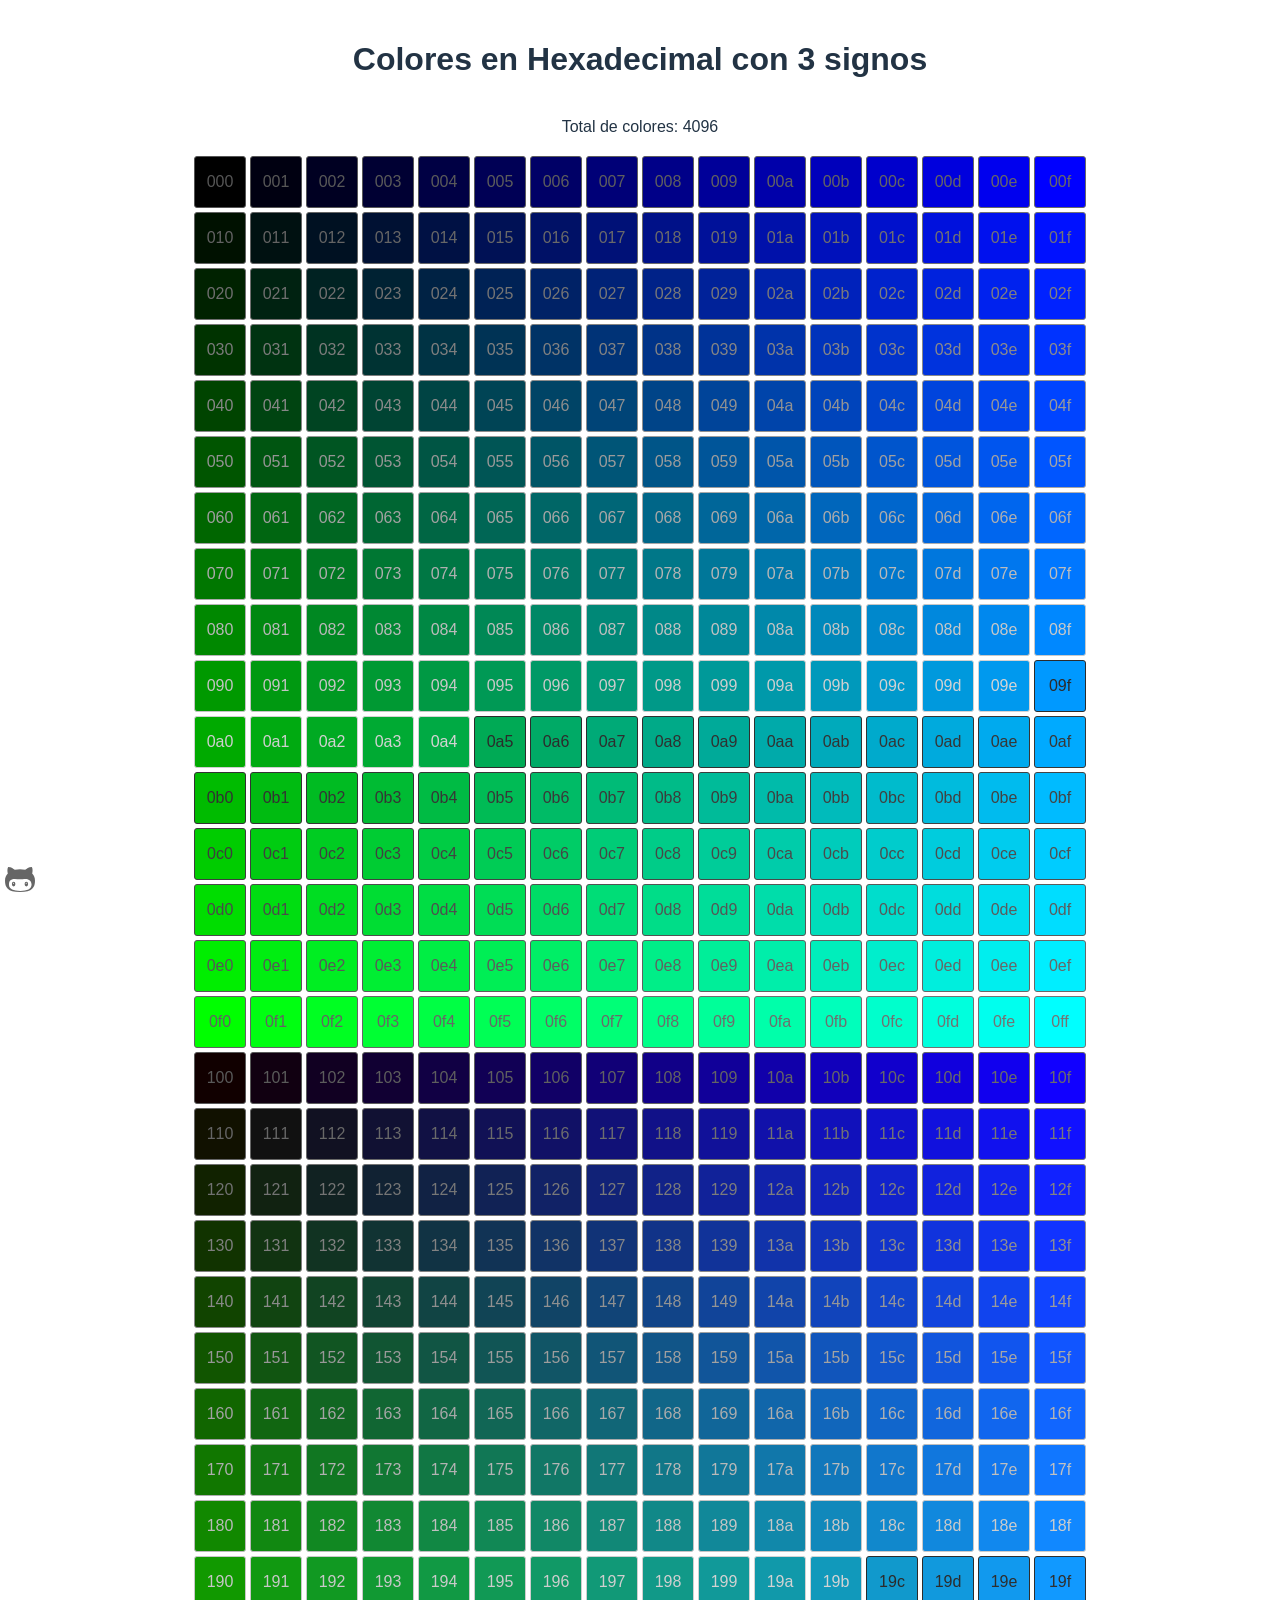
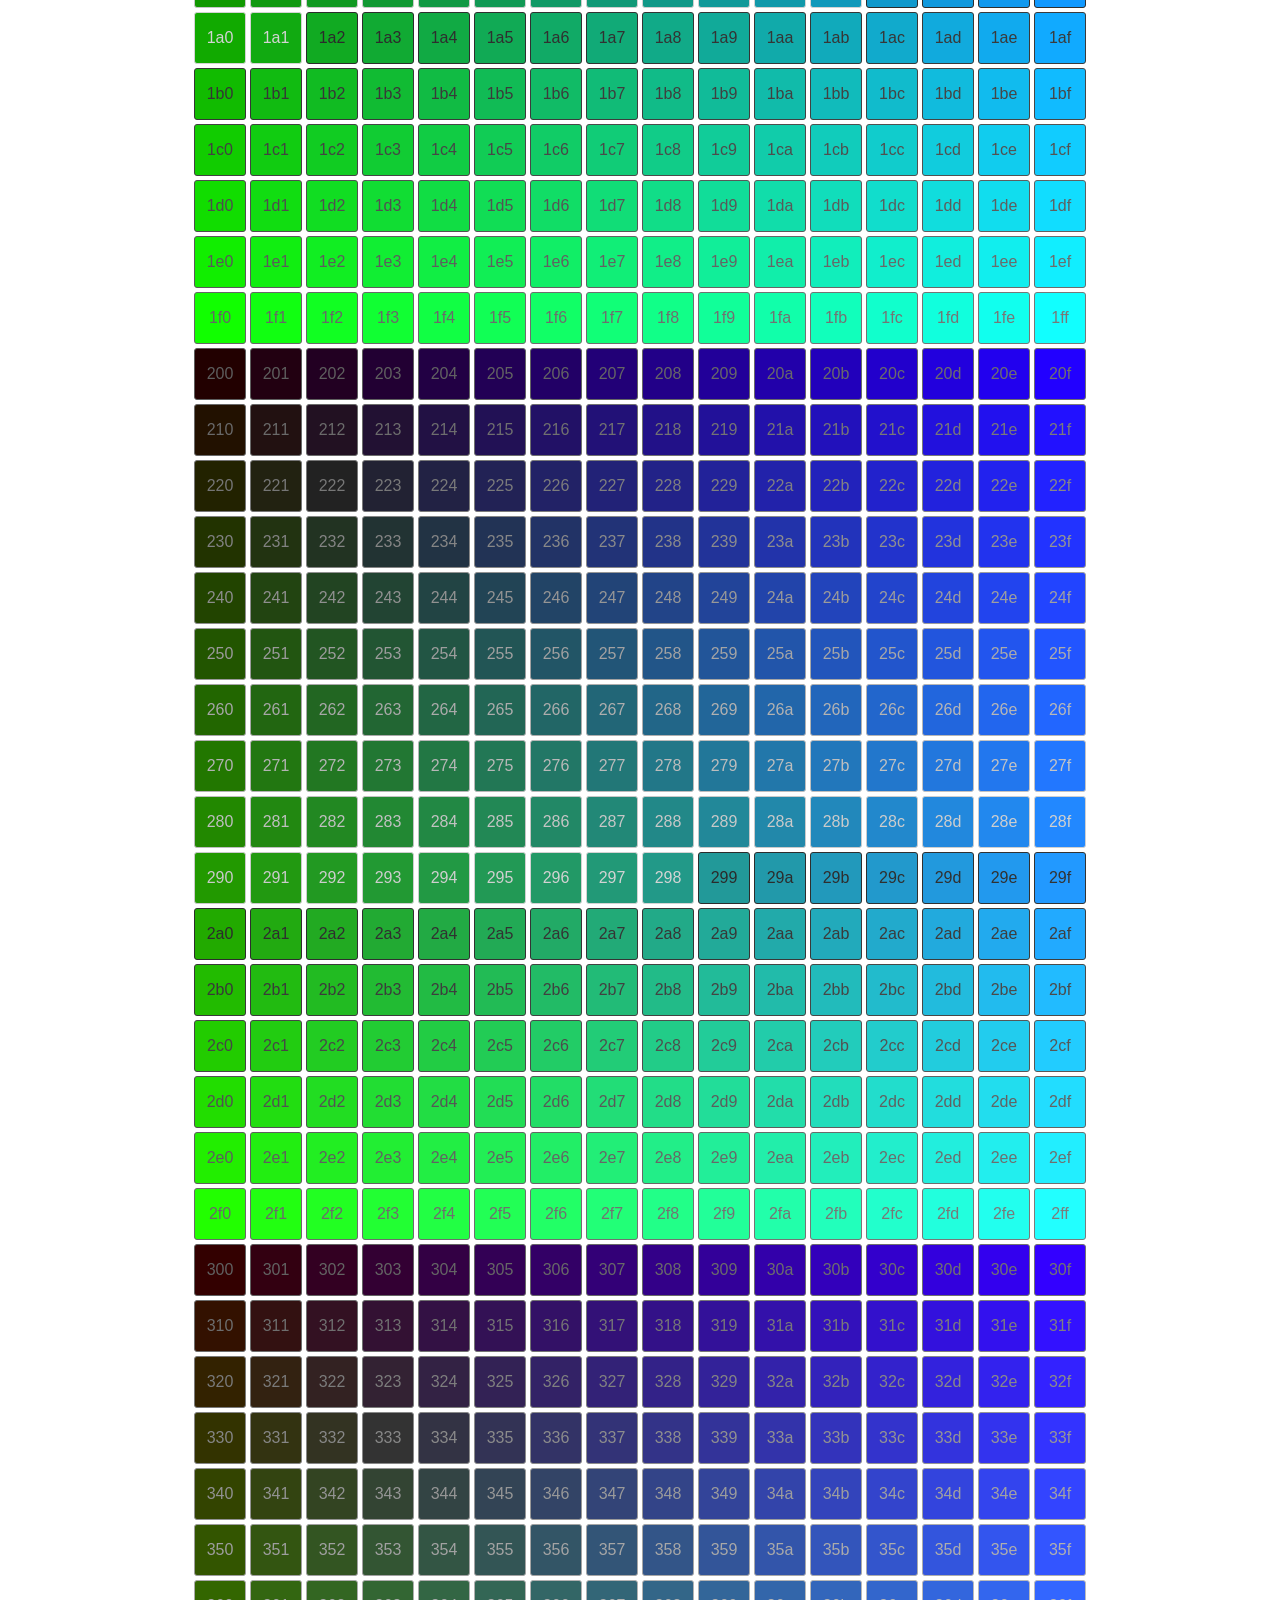
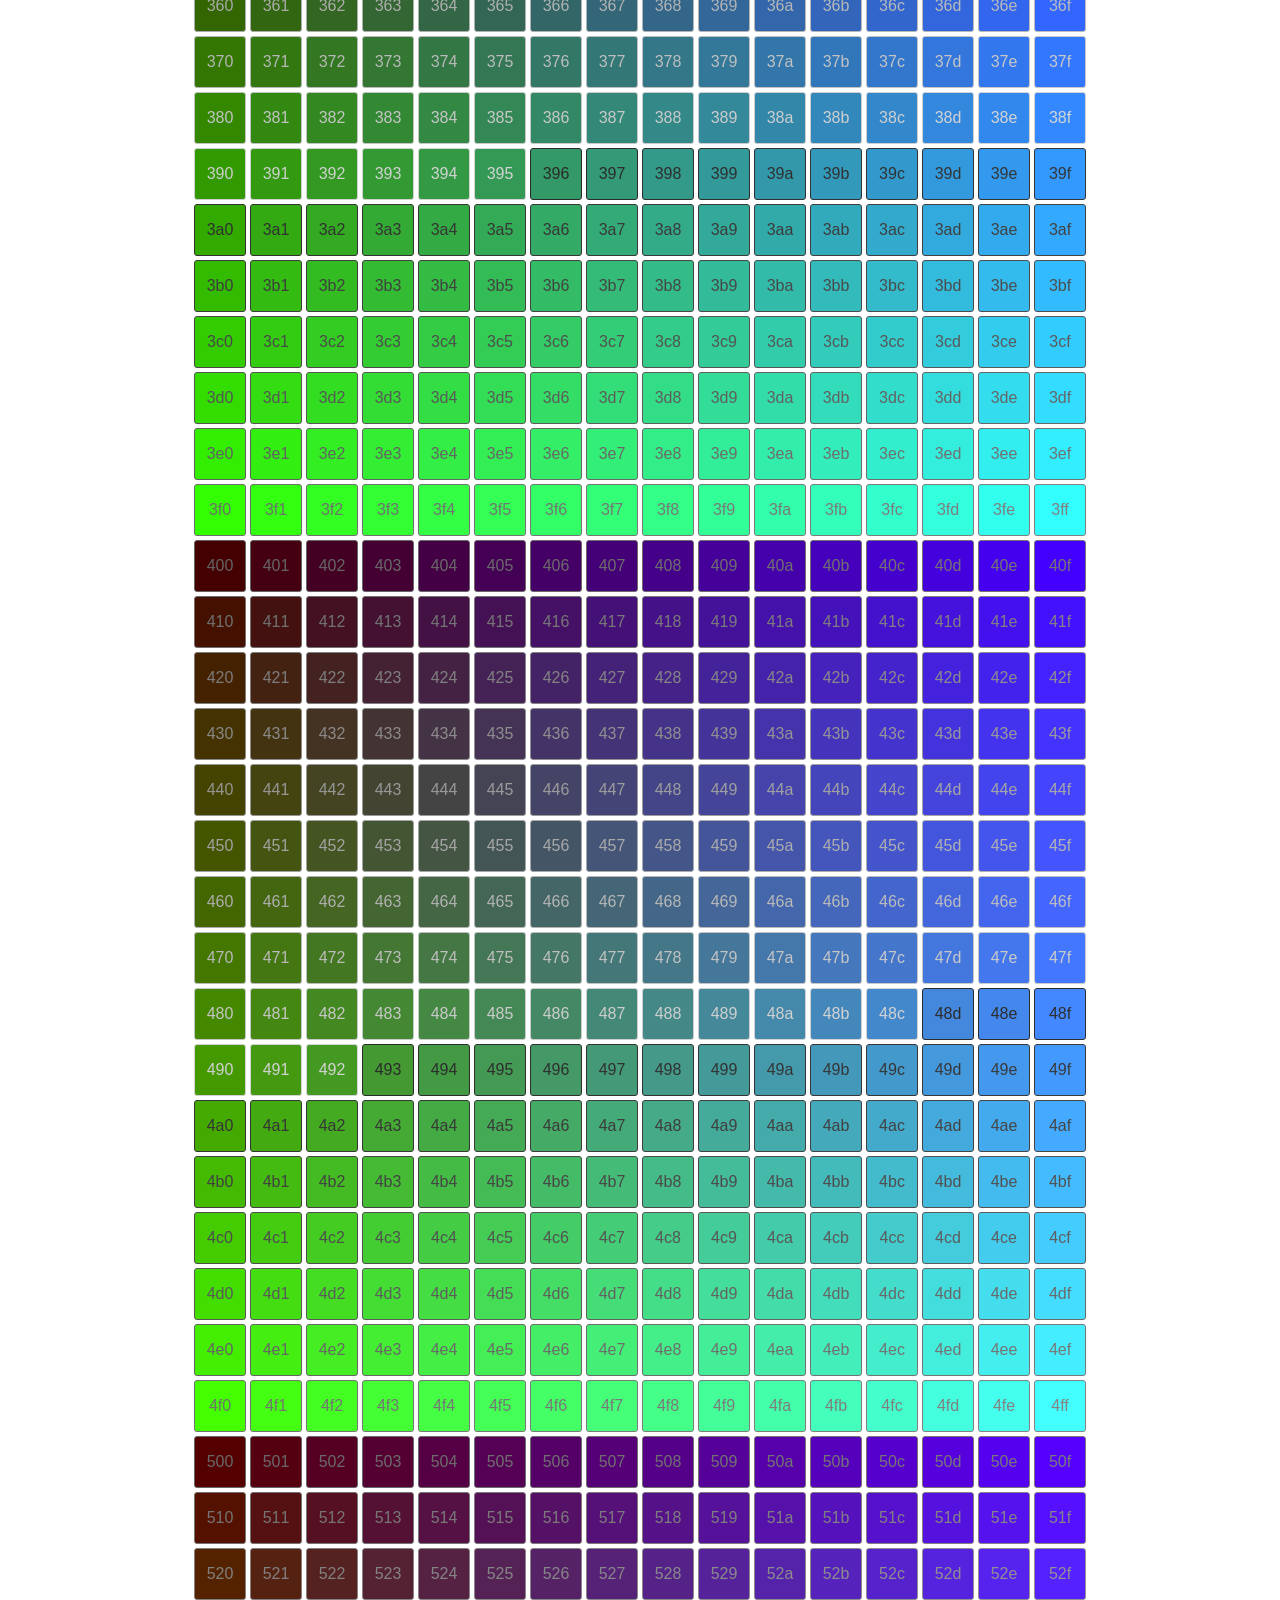
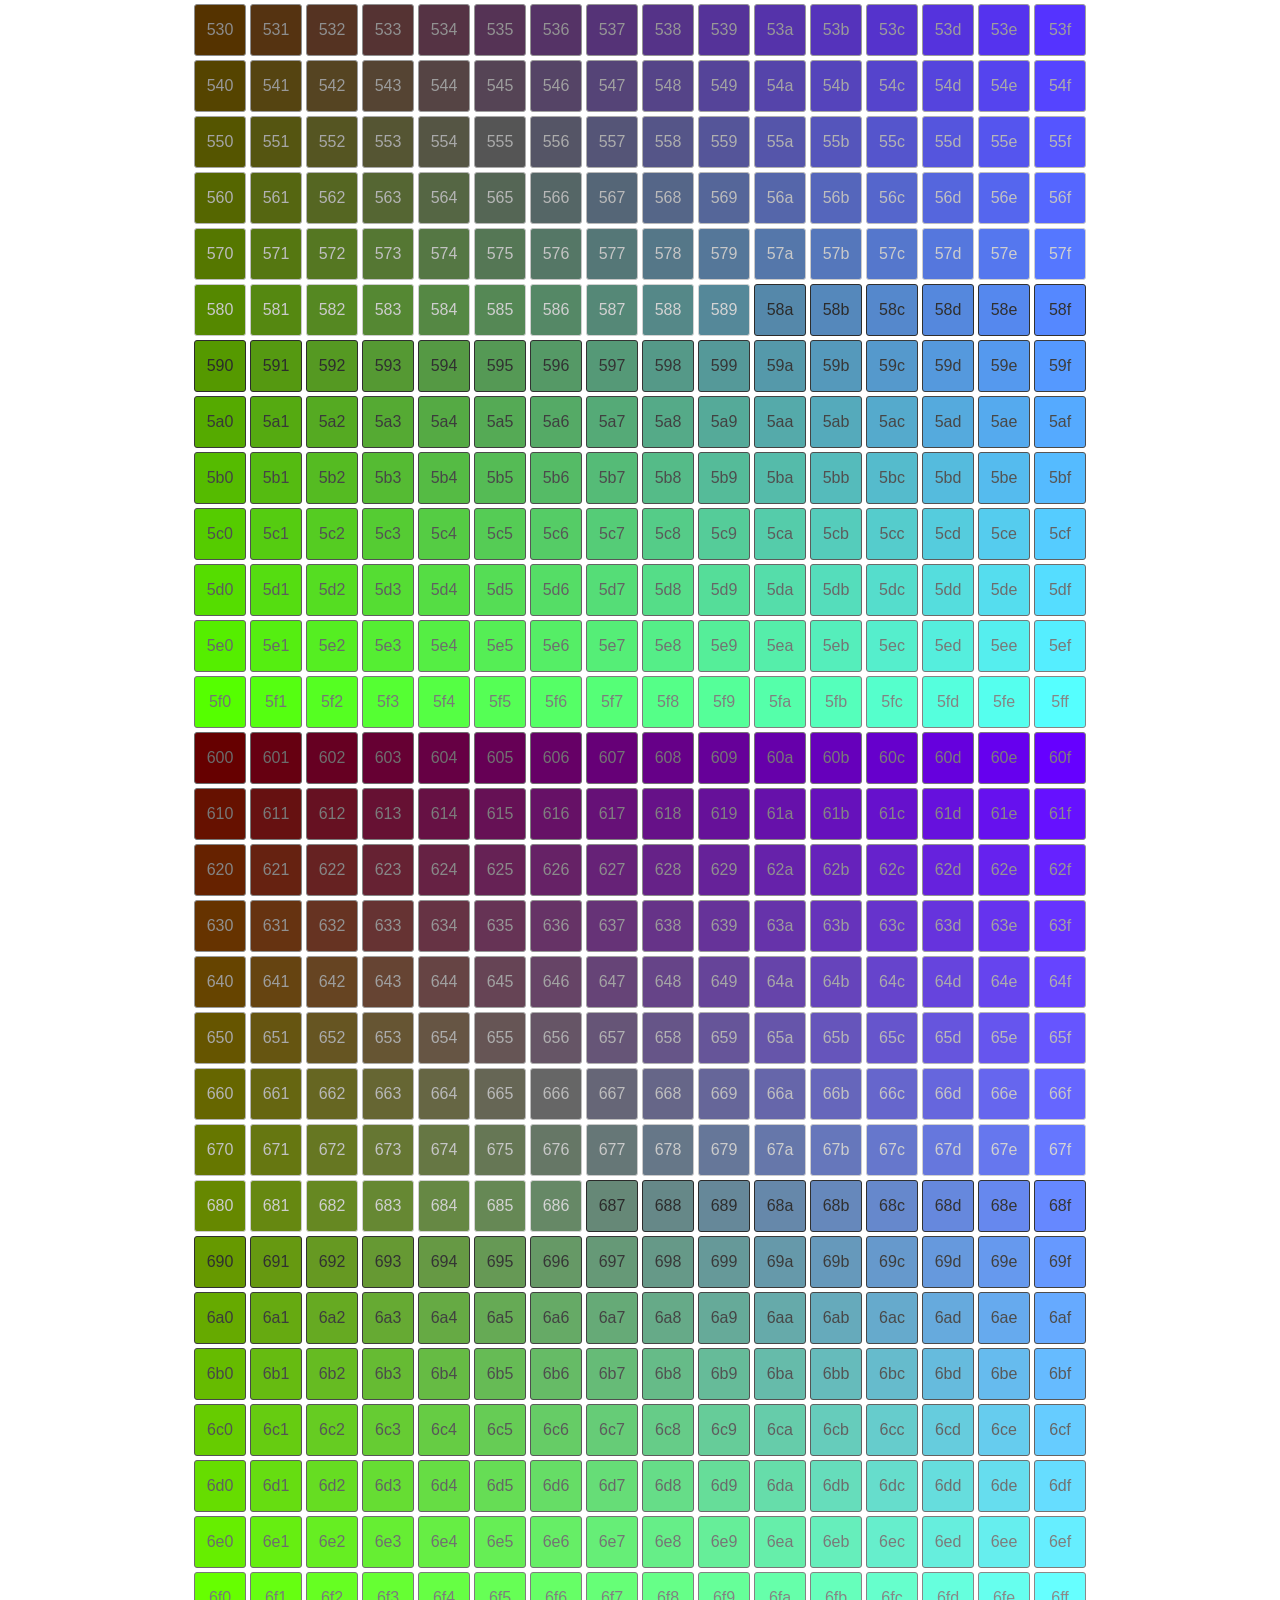
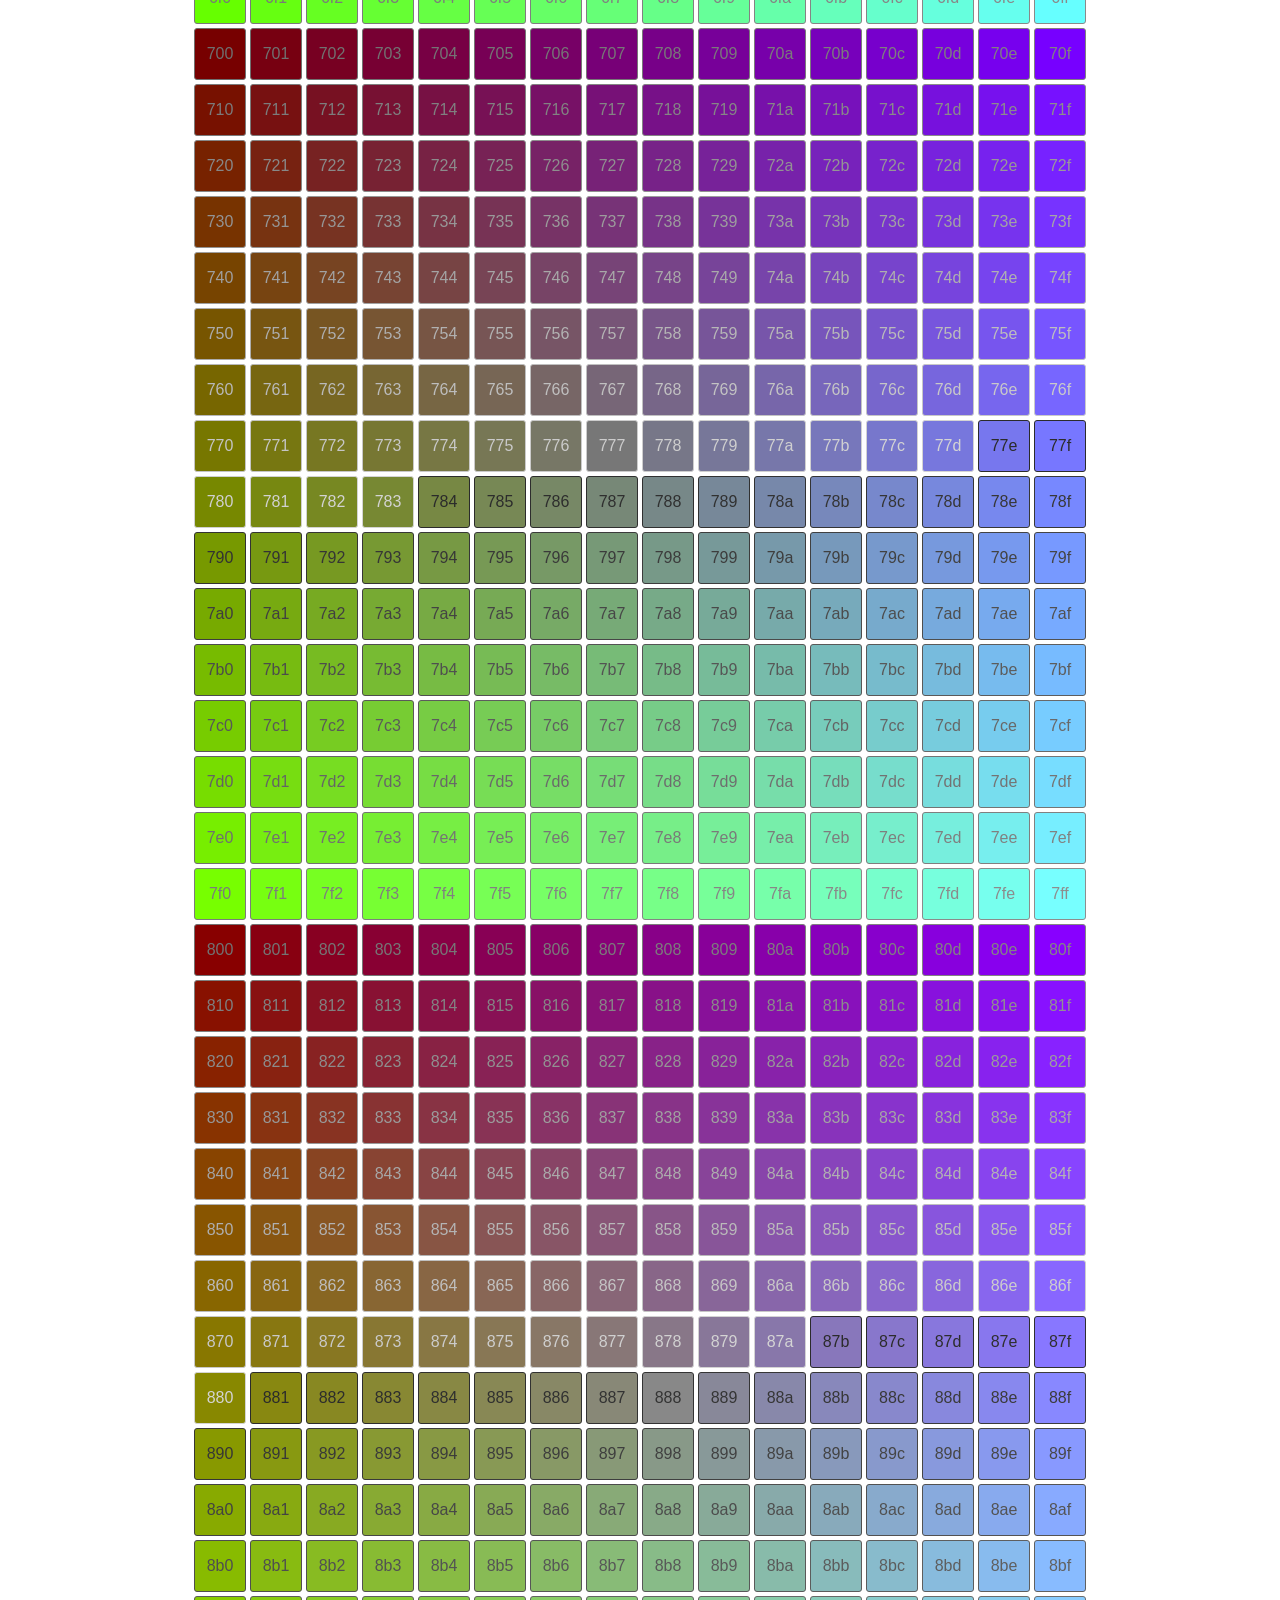
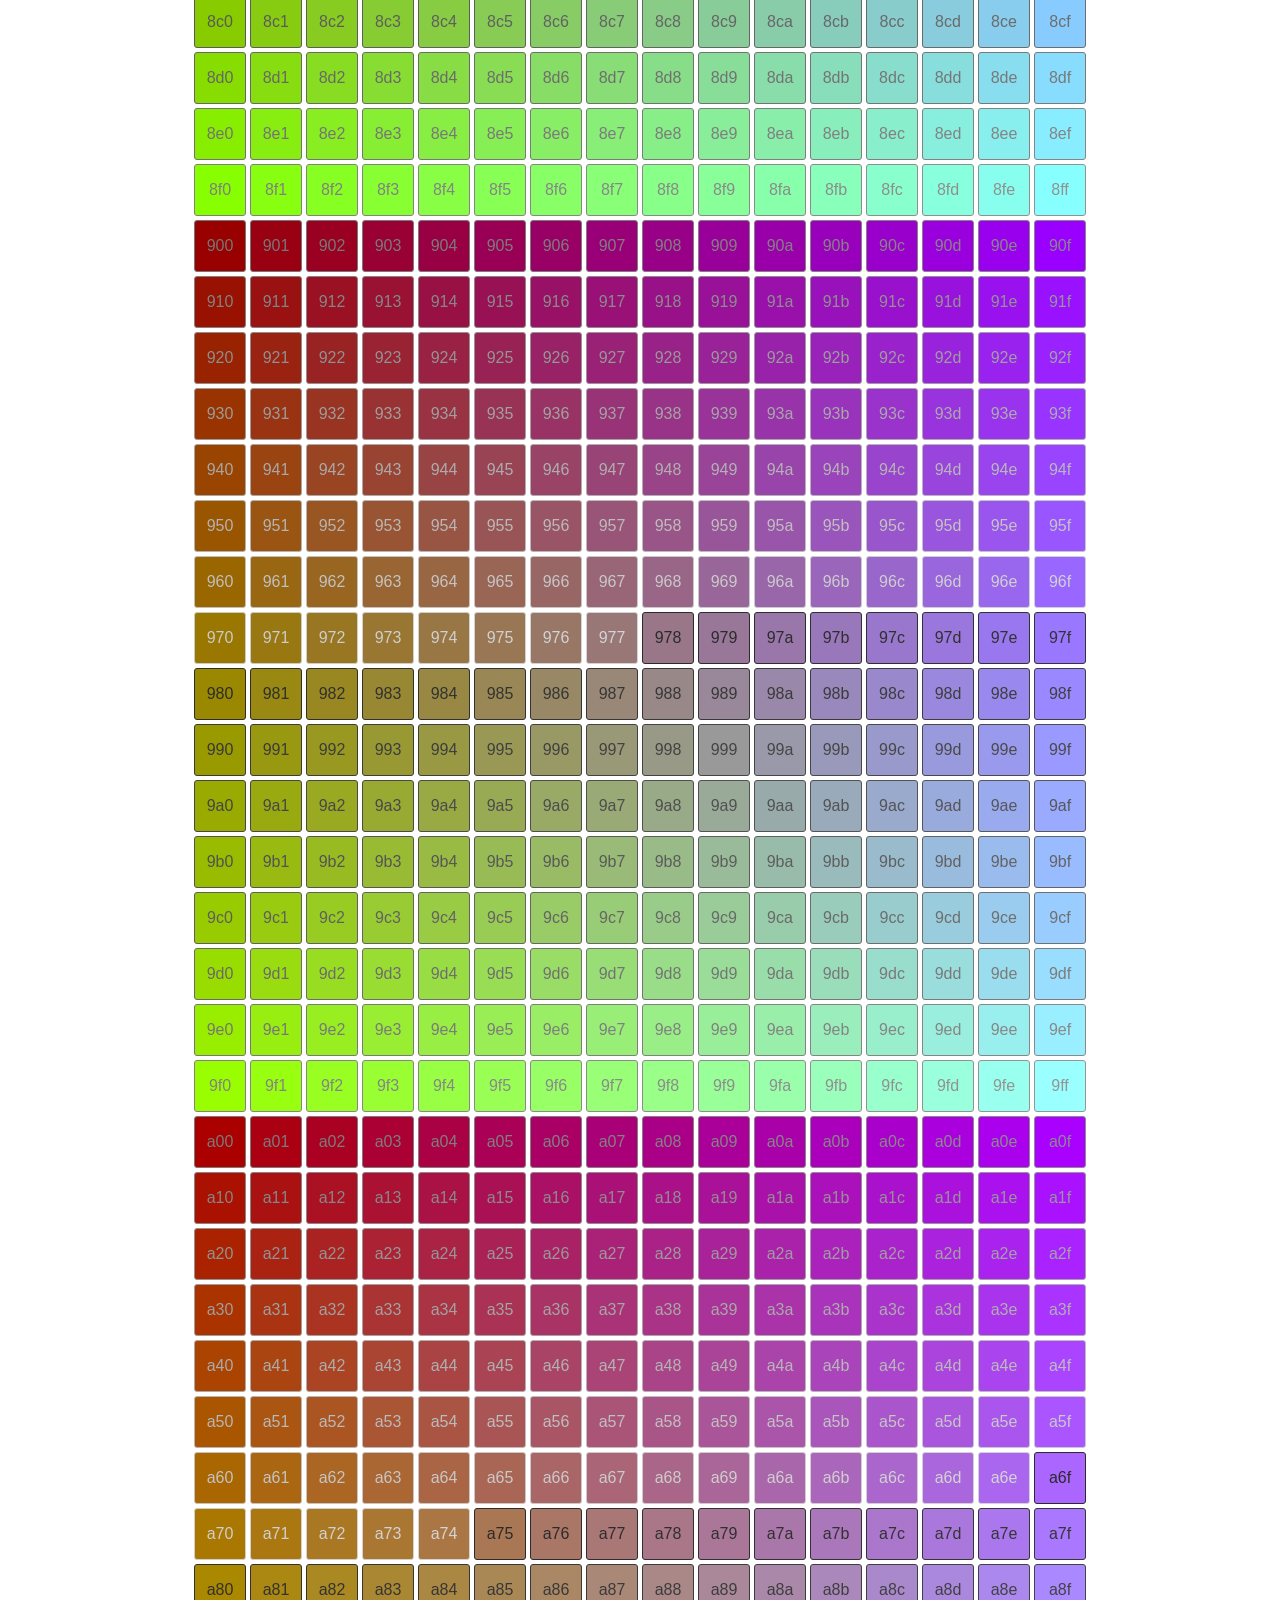
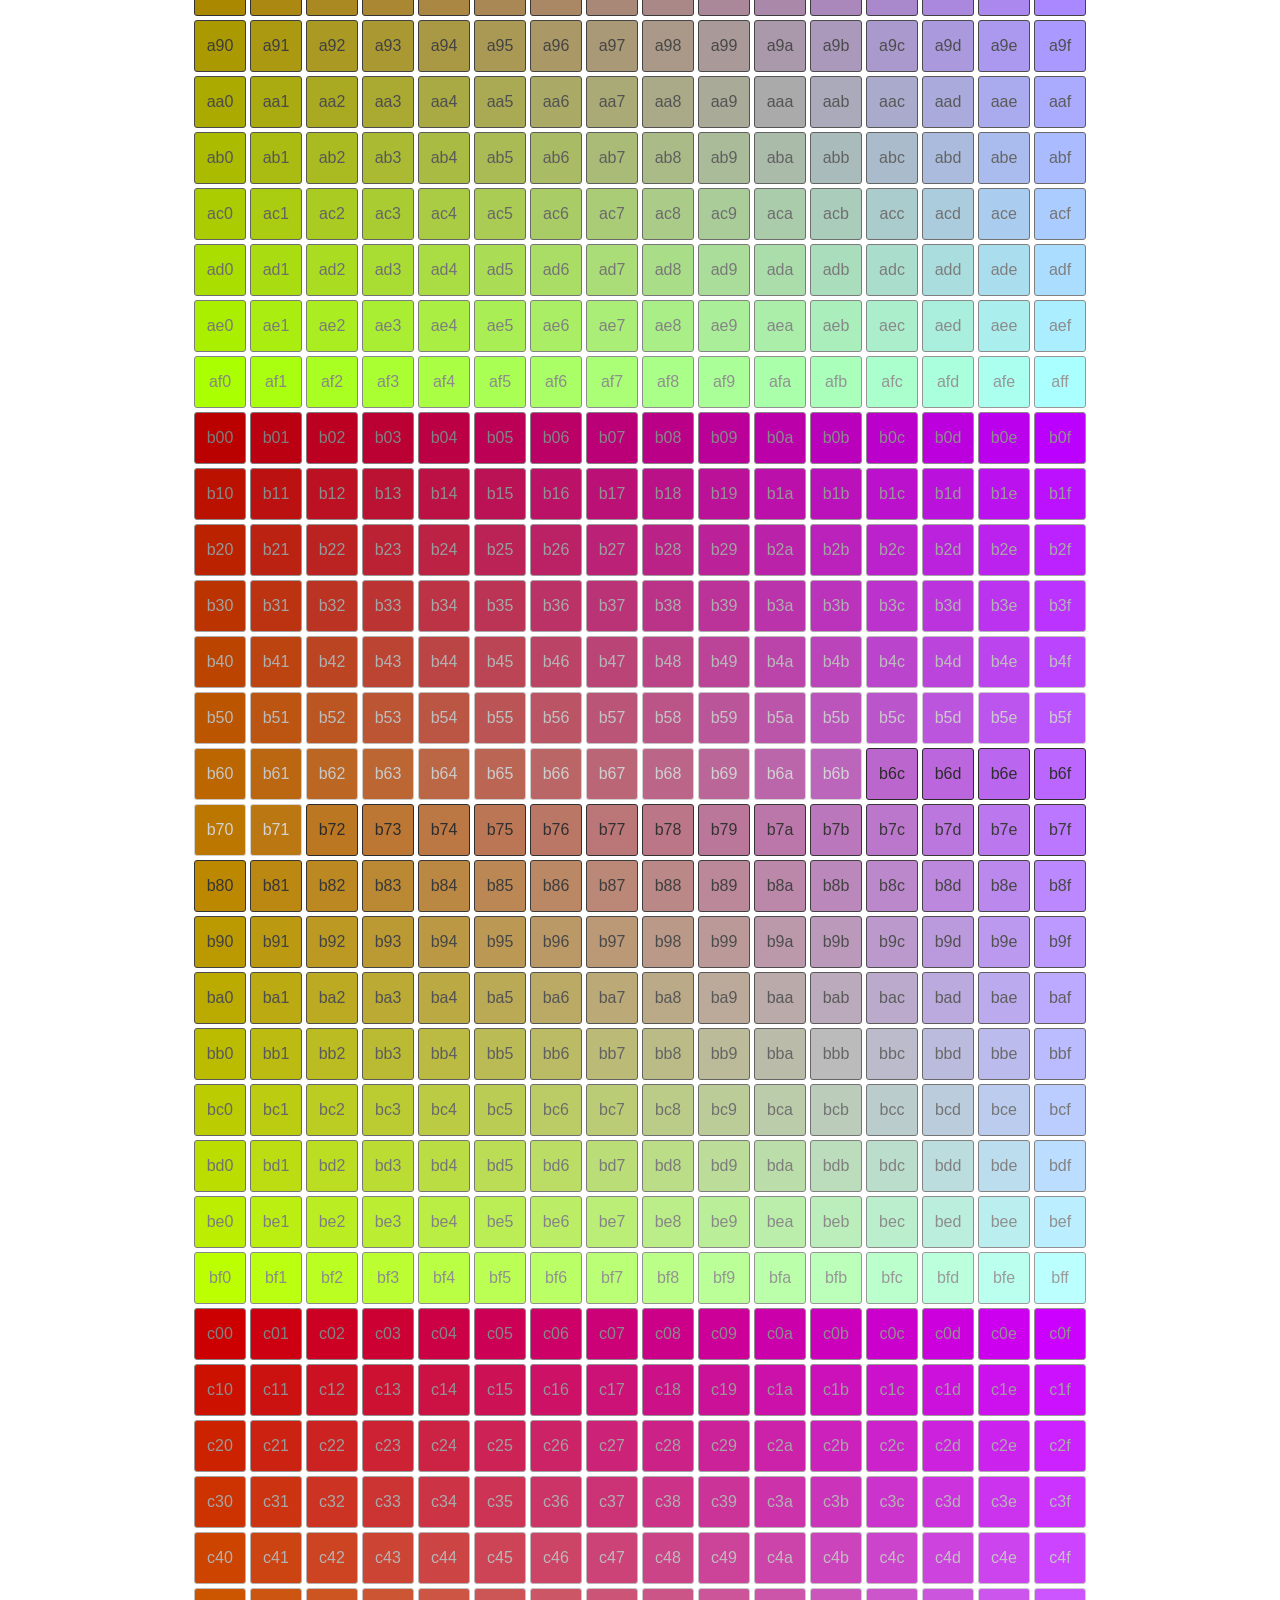
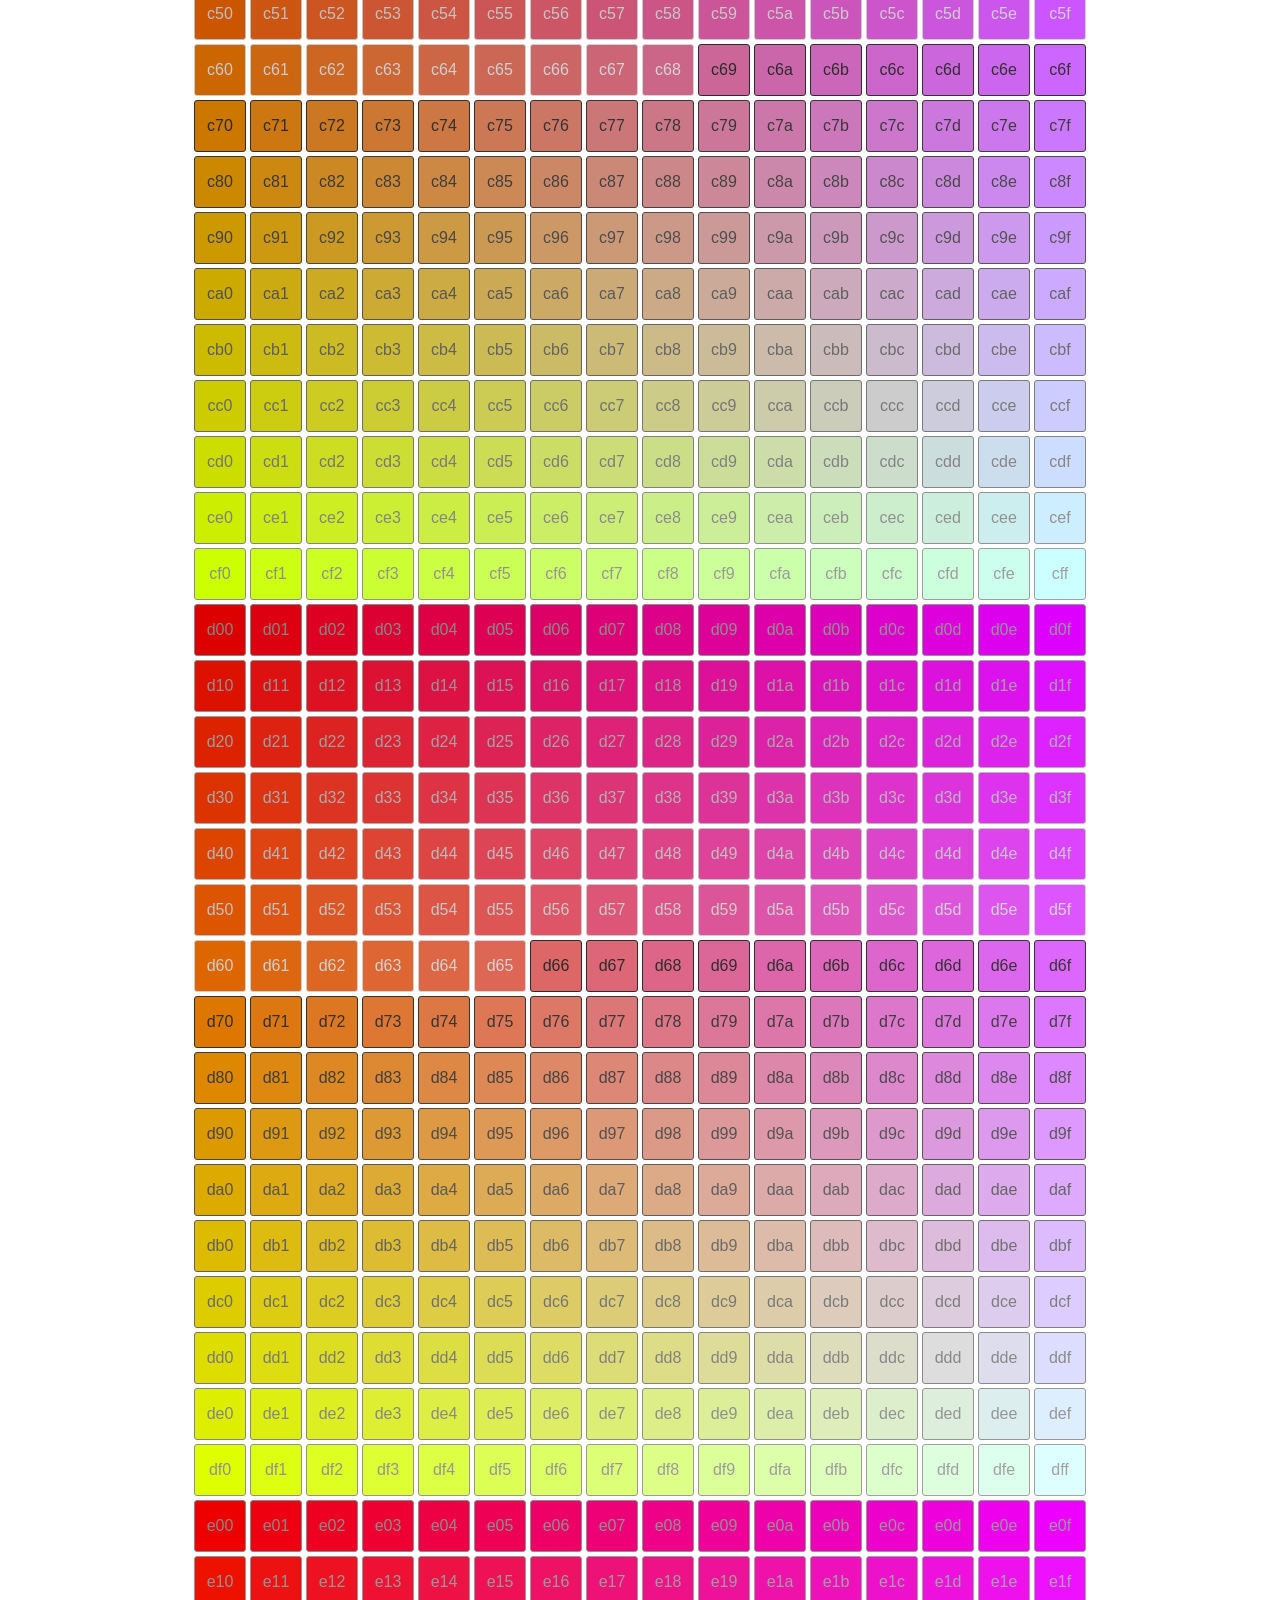
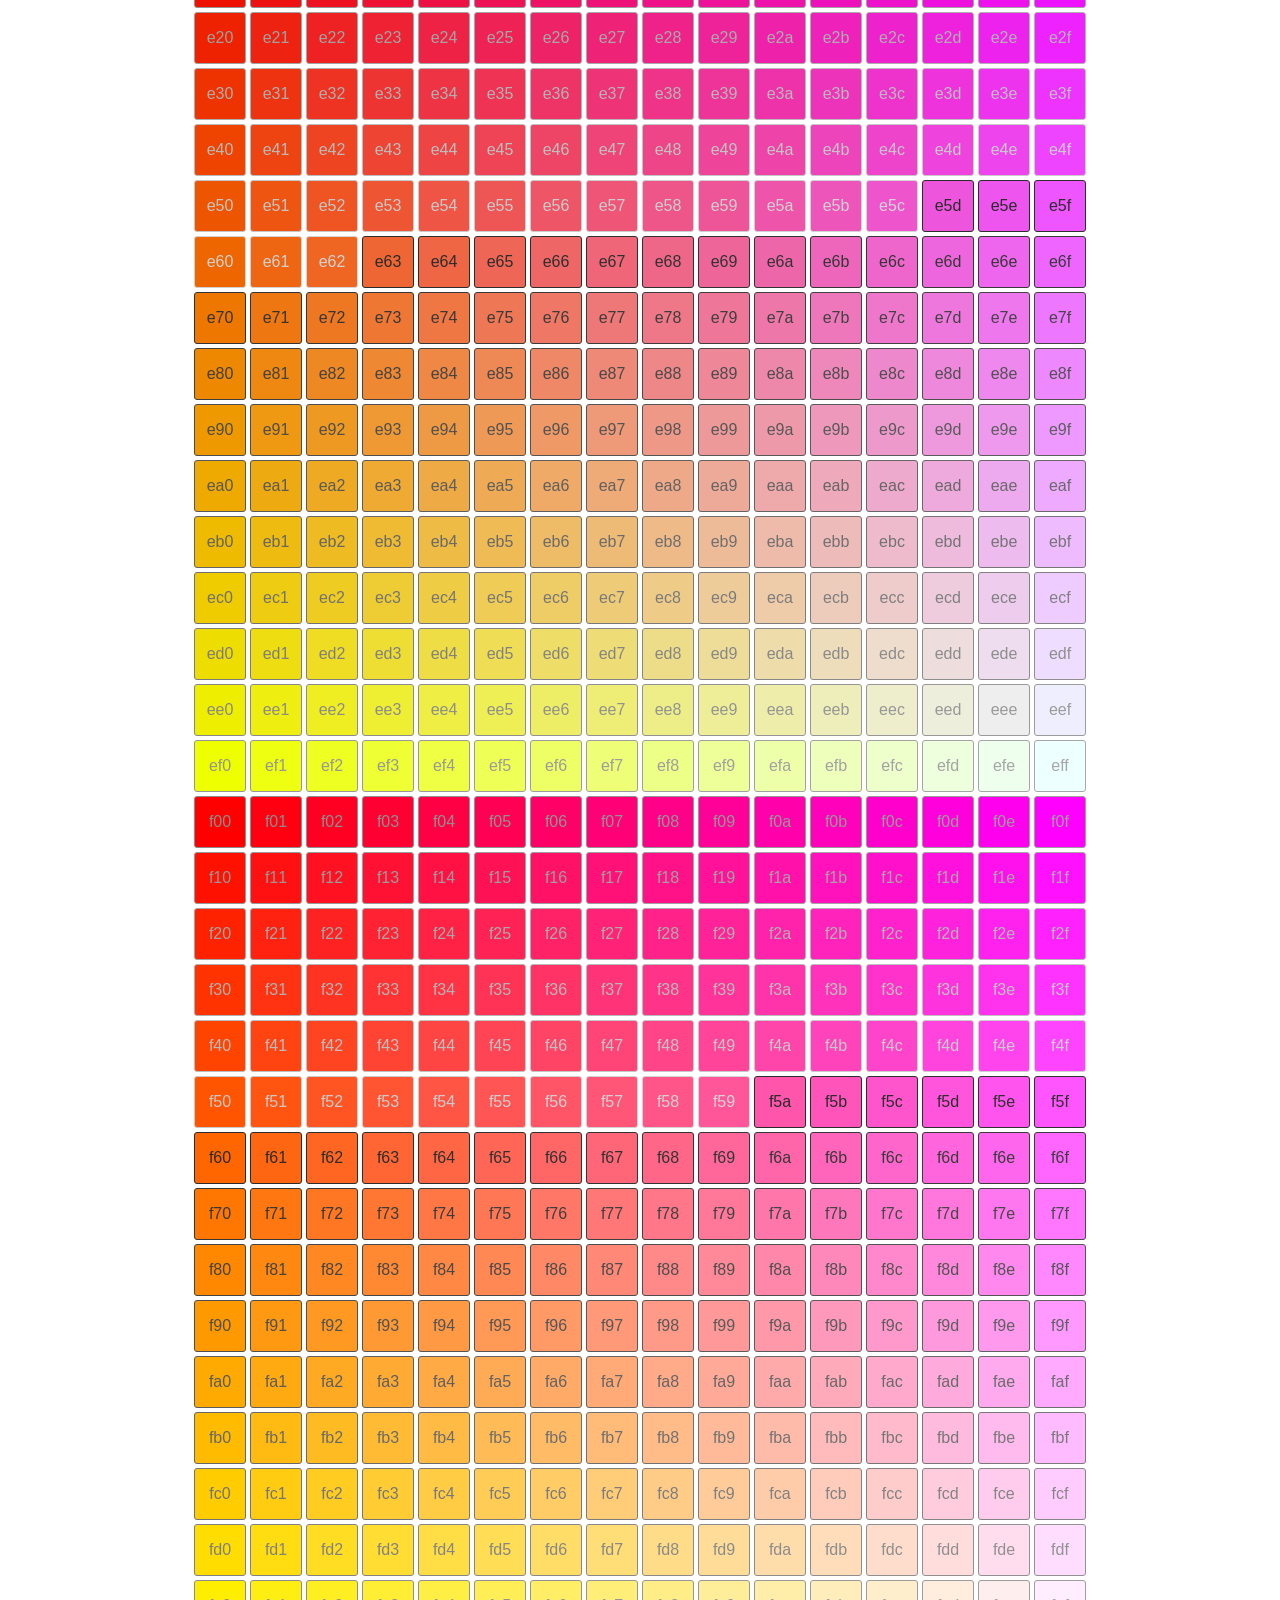
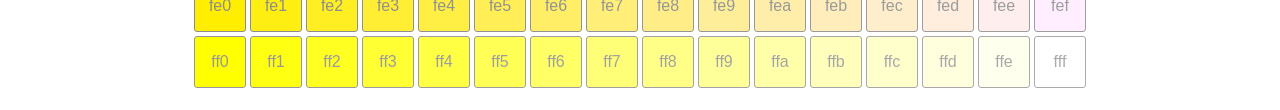
==== commit b48732e8: "Agregado de enlace a repositorio." ====
--- a/index.html
+++ b/index.html
@@ -22,6 +22,8 @@
 		<ul id="cnt"></ul>
 	</section>
 	
+	<a href="https://github.com/caalma/color_hexadecimal_3_signos" class="github_repositorio" title="Alojado en Github"></a>
+
 	<script type="text/javascript" src="./js/jquery-3.6.0.min.js"></script>
 	<script type="text/javascript" src="./js/underscore-min.js"></script>
 	<script type="text/javascript" src="./js/app.js"></script>
--- a/css/estilo.css
+++ b/css/estilo.css
@@ -1,3 +1,4 @@
+@CHARSET "UTF-8";
 
 * {
 	font-family:'Asap', sans-serif;
@@ -9,15 +10,13 @@
 	text-align:center;
 }
 
-
 ul#cnt {
 	padding:0;
 	margin:0 auto;
 	display:block;
 	max-width:950px;
 }
-
-ul li {
+ul#cnt li {
 	list-style:none;
 	display:inline-block;
 	width:30px;
@@ -30,7 +29,23 @@
 	line-height:30px;
 }
 
-
 header {
 	margin-bottom:40px;
+}
+
+a.github_repositorio {
+    position:fixed;
+    bottom:5px;
+    left:5px;
+    opacity:.6;
+    overflow:hidden;
+    background-image:url(../img/github_face.svg);
+    background-size:100% auto;
+    background-repeat:no-repeat;
+    background-position:center;
+    width:30px;
+    height:30px;
+}
+a.github_repositorio:hover {
+    opacity:1;
 }
